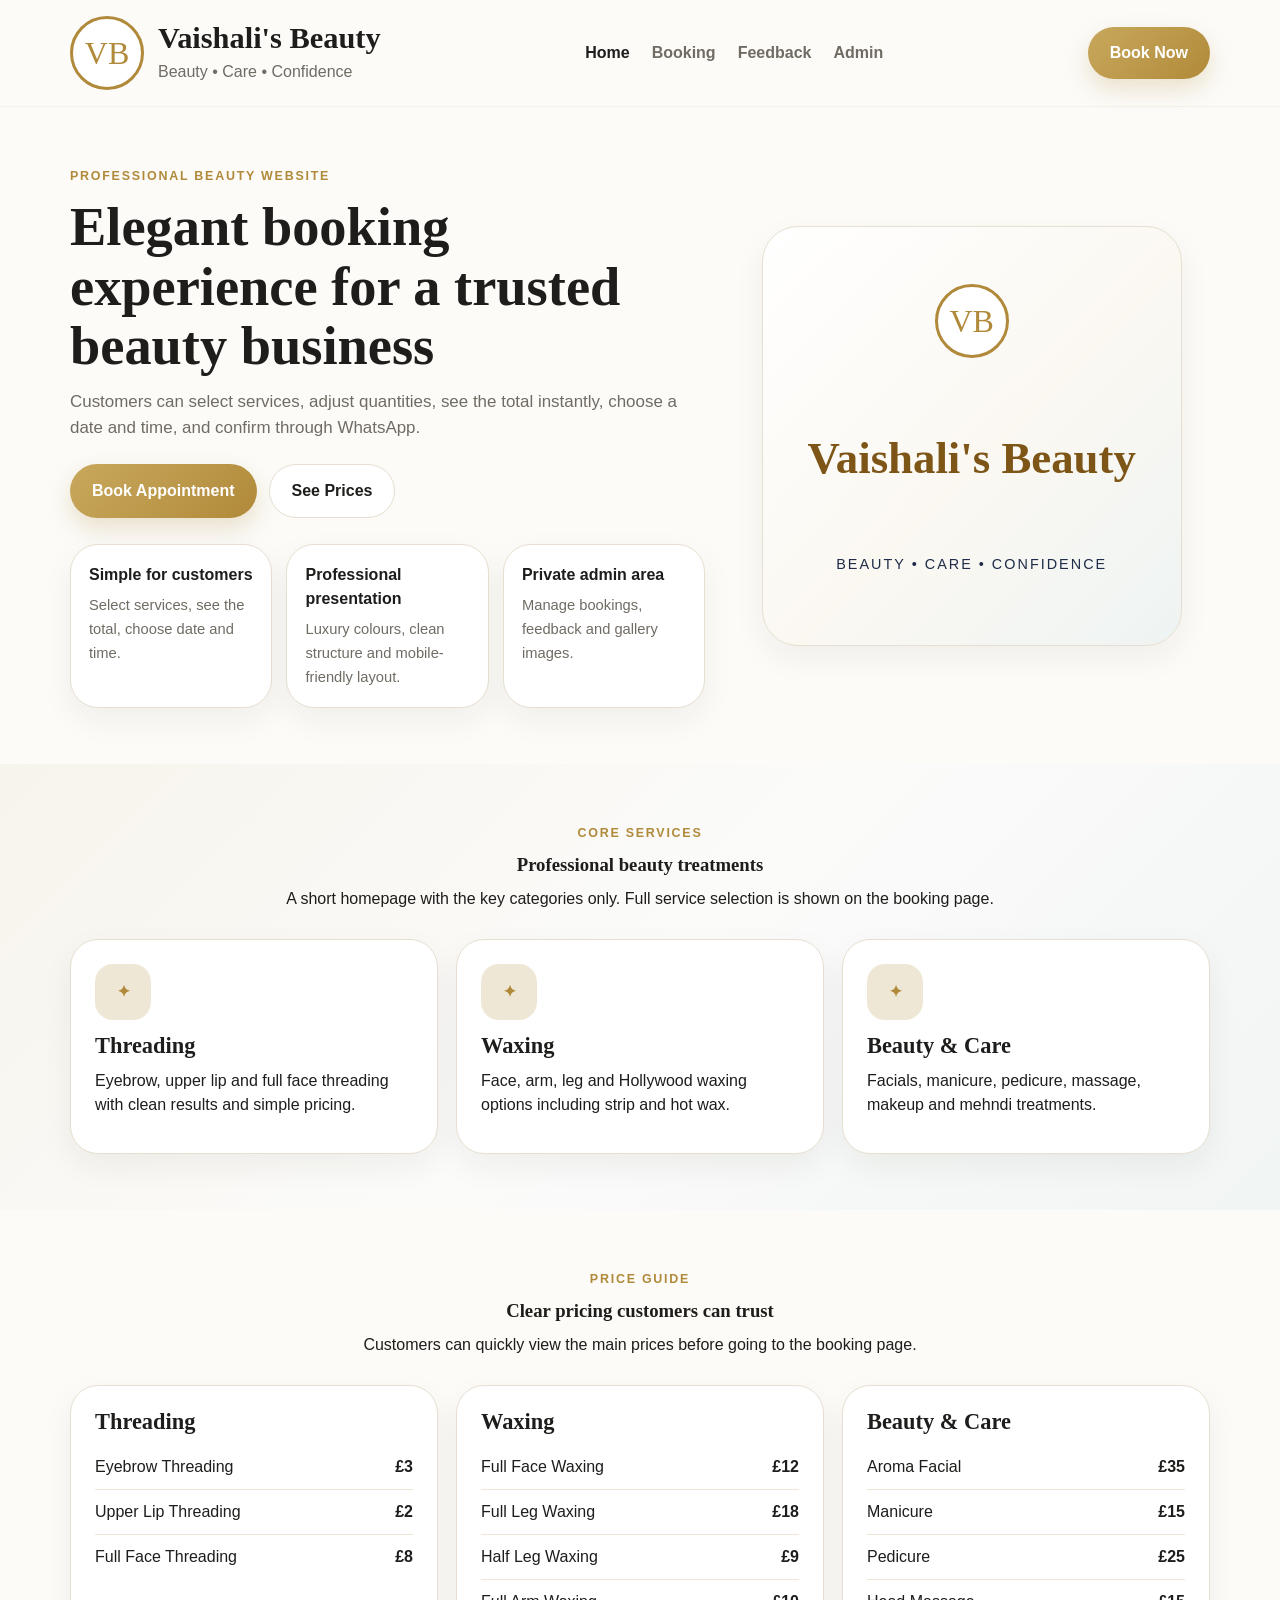
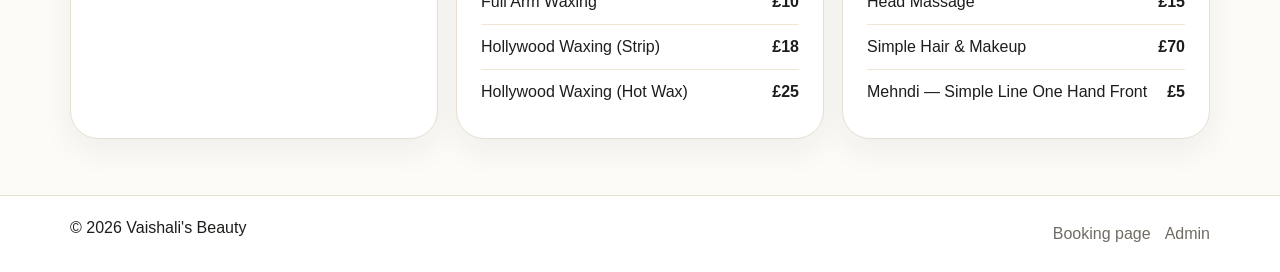
==== index.html @ c764f859 "Add files via upload" ====
<!DOCTYPE html>
<html lang="en">
<head>
  <meta charset="UTF-8" />
  <meta name="viewport" content="width=device-width, initial-scale=1.0" />
  <title>Vaishali's Beauty</title>
  <meta name="description" content="Professional beauty treatments with simple booking and WhatsApp confirmation." />
  <link rel="stylesheet" href="css/styles.css" />
</head>
<body>
  <header class="site-header">
    <div class="container header-inner">
      <a class="brand" href="index.html">
        <div class="brand-mark">VB</div>
        <div class="brand-copy">
          <h1>Vaishali's Beauty</h1>
          <p>Beauty • Care • Confidence</p>
        </div>
      </a>
      <nav class="nav">
        <a href="index.html" class="active">Home</a>
        <a href="book.html">Booking</a>
        <a href="feedback.html">Feedback</a>
        <a href="admin.html">Admin</a>
      </nav>
      <a class="btn btn-primary hide-mobile" href="book.html">Book Now</a>
    </div>
  </header>

  <main>
    <section class="hero section">
      <div class="container hero-grid">
        <div>
          <span class="eyebrow">Professional Beauty Website</span>
          <h2>Elegant booking experience for a trusted beauty business</h2>
          <p class="lead">
            Customers can select services, adjust quantities, see the total instantly,
            choose a date and time, and confirm through WhatsApp.
          </p>
          <div class="hero-actions">
            <a class="btn btn-primary" href="book.html">Book Appointment</a>
            <a class="btn btn-secondary" href="#prices">See Prices</a>
          </div>
          <div class="feature-chips">
            <div class="chip-card">
              <strong>Simple for customers</strong>
              <span>Select services, see the total, choose date and time.</span>
            </div>
            <div class="chip-card">
              <strong>Professional presentation</strong>
              <span>Luxury colours, clean structure and mobile-friendly layout.</span>
            </div>
            <div class="chip-card">
              <strong>Private admin area</strong>
              <span>Manage bookings, feedback and gallery images.</span>
            </div>
          </div>
        </div>

        <div class="hero-card">
          <div class="logo-card">
            <div class="hero-logo">VB</div>
            <h3>Vaishali's Beauty</h3>
            <p>Beauty • Care • Confidence</p>
          </div>
        </div>
      </div>
    </section>

    <section class="section section-soft">
      <div class="container">
        <div class="section-heading">
          <span class="eyebrow">Core Services</span>
          <h3>Professional beauty treatments</h3>
          <p>A short homepage with the key categories only. Full service selection is shown on the booking page.</p>
        </div>
        <div class="category-grid">
          <article class="info-card">
            <div class="icon-badge">✦</div>
            <h4>Threading</h4>
            <p>Eyebrow, upper lip and full face threading with clean results and simple pricing.</p>
          </article>
          <article class="info-card">
            <div class="icon-badge">✦</div>
            <h4>Waxing</h4>
            <p>Face, arm, leg and Hollywood waxing options including strip and hot wax.</p>
          </article>
          <article class="info-card">
            <div class="icon-badge">✦</div>
            <h4>Beauty & Care</h4>
            <p>Facials, manicure, pedicure, massage, makeup and mehndi treatments.</p>
          </article>
        </div>
      </div>
    </section>

    <section class="section" id="prices">
      <div class="container">
        <div class="section-heading">
          <span class="eyebrow">Price Guide</span>
          <h3>Clear pricing customers can trust</h3>
          <p>Customers can quickly view the main prices before going to the booking page.</p>
        </div>
        <div class="price-grid">
          <article class="price-card">
            <h4>Threading</h4>
            <ul class="price-list">
              <li><span>Eyebrow Threading</span><strong>£3</strong></li>
              <li><span>Upper Lip Threading</span><strong>£2</strong></li>
              <li><span>Full Face Threading</span><strong>£8</strong></li>
            </ul>
          </article>
          <article class="price-card">
            <h4>Waxing</h4>
            <ul class="price-list">
              <li><span>Full Face Waxing</span><strong>£12</strong></li>
              <li><span>Full Leg Waxing</span><strong>£18</strong></li>
              <li><span>Half Leg Waxing</span><strong>£9</strong></li>
              <li><span>Full Arm Waxing</span><strong>£10</strong></li>
              <li><span>Hollywood Waxing (Strip)</span><strong>£18</strong></li>
              <li><span>Hollywood Waxing (Hot Wax)</span><strong>£25</strong></li>
            </ul>
          </article>
          <article class="price-card">
            <h4>Beauty & Care</h4>
            <ul class="price-list">
              <li><span>Aroma Facial</span><strong>£35</strong></li>
              <li><span>Manicure</span><strong>£15</strong></li>
              <li><span>Pedicure</span><strong>£25</strong></li>
              <li><span>Head Massage</span><strong>£15</strong></li>
              <li><span>Simple Hair & Makeup</span><strong>£70</strong></li>
              <li><span>Mehndi — Simple Line One Hand Front</span><strong>£5</strong></li>
            </ul>
          </article>
        </div>
      </div>
    </section>
  </main>

  <footer class="site-footer">
    <div class="container footer-inner">
      <p>© 2026 Vaishali's Beauty</p>
      <div class="footer-links">
        <a href="book.html">Booking page</a>
        <a href="admin.html">Admin</a>
      </div>
    </div>
  </footer>
</body>
</html>
---- css/styles.css ----
:root{
  --bg:#fcfbf8;
  --surface:#ffffff;
  --surface-soft:#f6f3eb;
  --line:#e7dfcf;
  --text:#1e1d1b;
  --muted:#706b63;
  --gold:#b08a3a;
  --gold-soft:#efe7d5;
  --success:#2f7d57;
  --danger:#a94949;
  --shadow:0 12px 32px rgba(32,26,14,0.06);
  --radius:28px;
}
*{box-sizing:border-box}
html{scroll-behavior:smooth}
body{
  margin:0;
  font-family: Inter, Arial, sans-serif;
  background:var(--bg);
  color:var(--text);
  line-height:1.5;
}
h1,h2,h3,h4{
  font-family: Georgia, 'Times New Roman', serif;
  line-height:1.1;
  margin:0 0 12px;
}
p{margin:0 0 12px}
a{text-decoration:none;color:inherit}
img{max-width:100%;display:block}
.hidden{display:none !important}

.container{
  width:min(1140px, calc(100% - 32px));
  margin:0 auto;
}
.section{padding:56px 0}
.section-soft{background:linear-gradient(135deg,#f7f4ec 0%, #fbfbfa 50%, #f1f5f4 100%)}
.section-heading{
  text-align:center;
  max-width:720px;
  margin:0 auto 28px;
}
.align-left{text-align:left;margin-left:0}
.eyebrow{
  display:inline-block;
  margin-bottom:12px;
  font-size:.78rem;
  text-transform:uppercase;
  letter-spacing:.14em;
  color:var(--gold);
  font-weight:700;
}
.lead{font-size:1.06rem;color:var(--muted)}

.site-header{
  position:sticky;
  top:0;
  z-index:50;
  background:rgba(252,251,248,.92);
  backdrop-filter:blur(12px);
  border-bottom:1px solid rgba(176,138,58,.08);
}
.header-inner{
  display:flex;
  align-items:center;
  justify-content:space-between;
  gap:18px;
  padding:16px 0;
}
.brand{
  display:flex;
  align-items:center;
  gap:14px;
  min-width:0;
}
.brand h1{
  font-size:1.9rem;
  margin:0;
}
.brand p{
  margin:4px 0 0;
  color:var(--muted);
  font-size:1rem;
}
.brand-mark,
.hero-logo{
  width:74px;
  height:74px;
  border-radius:50%;
  border:3px solid var(--gold);
  display:grid;
  place-items:center;
  font-family:Georgia,serif;
  color:var(--gold);
  font-size:2rem;
  background:#fff;
}
.nav{
  display:flex;
  gap:22px;
  align-items:center;
  flex-wrap:wrap;
}
.nav a{
  color:var(--muted);
  font-weight:600;
}
.nav a.active,
.nav a:hover{color:var(--text)}

.btn{
  display:inline-flex;
  align-items:center;
  justify-content:center;
  border:none;
  border-radius:999px;
  padding:14px 22px;
  font-weight:700;
  cursor:pointer;
  transition:.2s ease;
}
.btn:hover{transform:translateY(-1px)}
.btn-primary{
  background:linear-gradient(135deg,#c8a85d,#b18a3a);
  color:#fff;
  box-shadow:0 10px 24px rgba(176,138,58,.24);
}
.btn-secondary{
  background:#fff;
  color:var(--text);
  border:1px solid var(--line);
}
.hero-grid{
  display:grid;
  grid-template-columns:1.2fr 0.9fr;
  gap:28px;
  align-items:center;
}
.hero h2{font-size:3.4rem;max-width:700px}
.hero-actions{display:flex;gap:12px;flex-wrap:wrap;margin:24px 0 26px}
.feature-chips{
  display:grid;
  grid-template-columns:repeat(3,1fr);
  gap:14px;
}
.chip-card,
.info-card,
.price-card,
.panel,
.summary-card,
.helper-card,
.feedback-item,
.admin-item{
  background:var(--surface);
  border:1px solid var(--line);
  border-radius:var(--radius);
  box-shadow:var(--shadow);
}
.chip-card{
  padding:18px;
}
.chip-card strong{
  display:block;
  margin-bottom:6px;
  font-family:Inter,Arial,sans-serif;
}
.chip-card span{font-size:.92rem;color:var(--muted)}

.hero-card{
  display:grid;
  place-items:center;
}
.logo-card{
  width:100%;
  max-width:420px;
  min-height:420px;
  border-radius:36px;
  background:linear-gradient(135deg,#fff 0%, #fbf8f2 54%, #eef4f3 100%);
  border:1px solid var(--line);
  box-shadow:var(--shadow);
  display:grid;
  place-items:center;
  text-align:center;
  padding:28px;
}
.logo-card h3{
  font-size:2.8rem;
  color:#7d5517;
  margin-top:18px;
}
.logo-card p{
  color:#1f2c49;
  letter-spacing:.14em;
  text-transform:uppercase;
  font-size:.9rem;
}

.category-grid,.price-grid{
  display:grid;
  grid-template-columns:repeat(3,1fr);
  gap:18px;
}
.info-card,.price-card{padding:24px}
.icon-badge{
  width:56px;height:56px;border-radius:18px;background:var(--gold-soft);
  color:var(--gold);display:grid;place-items:center;margin-bottom:14px;font-weight:700
}
.info-card h4,.price-card h4{font-size:1.4rem;margin-bottom:10px}
.price-list{list-style:none;padding:0;margin:0}
.price-list li{
  display:flex;justify-content:space-between;gap:16px;padding:10px 0;border-bottom:1px solid #efe6d4
}
.price-list li:last-child{border-bottom:none}
.price-list strong{font-family:Inter,Arial,sans-serif}

.cta-banner{
  display:flex;
  justify-content:space-between;
  gap:24px;
  align-items:center;
}
.cta-stats{
  display:flex;
  gap:16px;
  flex-wrap:wrap;
}
.cta-stats div{
  min-width:120px;
  background:#fff;
  border:1px solid var(--line);
  border-radius:24px;
  padding:18px;
  text-align:center;
  box-shadow:var(--shadow);
}
.cta-stats strong{
  display:block;
  font-size:1.5rem;
  margin-bottom:6px;
}
.feedback-strip{
  display:flex;justify-content:center;gap:12px;flex-wrap:wrap
}

.site-footer{
  border-top:1px solid var(--line);
  padding:20px 0;
  background:#fff;
}
.footer-inner{
  display:flex;justify-content:space-between;gap:16px;align-items:center
}
.footer-links{display:flex;gap:14px;color:var(--muted)}

.booking-layout,
.feedback-layout{
  display:grid;
  grid-template-columns:1.2fr 0.85fr;
  gap:22px;
  align-items:start;
}
.panel{padding:28px}
.muted{color:var(--muted)}

.service-category{margin-bottom:26px}
.service-category-title{
  margin:0 0 14px;
  font-family:Inter,Arial,sans-serif;
  font-size:1.75rem;
  letter-spacing:.08em;
  text-transform:uppercase;
  color:#9f7c2f;
  font-weight:800;
}
.service-picker{display:grid;gap:14px}
.service-option{
  border:1px solid var(--line);
  border-radius:28px;
  background:#fff;
  padding:18px 20px;
}
.service-option-main{
  display:flex;
  align-items:center;
  gap:16px;
}
.service-option-icon{
  width:54px;
  height:54px;
  border-radius:18px;
  background:var(--gold-soft);
  color:var(--gold);
  display:grid;
  place-items:center;
  font-size:1.2rem;
  flex-shrink:0;
}
.service-option-row{
  flex:1;
  display:flex;
  align-items:center;
  justify-content:space-between;
  gap:16px;
}
.service-option-content{
  display:flex;
  flex-direction:column;
  justify-content:center;
  min-width:0;
}
.service-option-content strong{
  display:block;
  font-family:Inter,Arial,sans-serif;
  font-size:1.05rem;
  line-height:1.25;
}
.small{
  margin-top:4px;
  font-size:.88rem;
  color:var(--muted);
}
.quantity-box{
  display:flex;
  align-items:center;
  gap:8px;
  flex-shrink:0;
}
.qty-btn{
  width:36px;
  height:36px;
  border:0;
  border-radius:12px;
  background:#f2efe8;
  font-size:1.25rem;
  font-weight:800;
  cursor:pointer;
}
.qty-display{
  min-width:22px;
  text-align:center;
  font-size:1rem;
  font-weight:700;
}
.total-card{
  margin:20px 0 24px;
  background:#f2ede0;
  border:1px solid var(--line);
  border-radius:24px;
  padding:18px 22px;
  display:flex;
  justify-content:space-between;
  align-items:center;
}
.total-card span,
.total-card strong{
  font-size:1.5rem;
  font-family:Inter,Arial,sans-serif;
}

.booking-form .form-grid{
  display:grid;
  grid-template-columns:repeat(2,1fr);
  gap:16px;
}
.form-group{margin-bottom:16px}
.form-group label{
  display:block;
  margin-bottom:8px;
  font-weight:700;
}
input,select,textarea{
  width:100%;
  border:1px solid var(--line);
  border-radius:20px;
  background:#fff;
  padding:16px 18px;
  font:inherit;
  color:var(--text);
}
textarea{resize:vertical}
.helper-card,
.summary-card{
  padding:20px;
  margin-top:16px;
  background:var(--surface-soft);
}
.summary-card h4,
.helper-card h4{
  font-family:Inter,Arial,sans-serif;
  margin:0 0 10px;
}
.summary-list .summary-row{
  display:flex;
  justify-content:space-between;
  gap:12px;
  padding:8px 0;
  border-bottom:1px solid #e8e1d2;
}
.summary-list .summary-row:last-child{border-bottom:none}
.summary-total{
  font-size:1.6rem;
  font-weight:800;
}
.button-row{
  display:flex;
  gap:12px;
  flex-wrap:wrap;
  margin-top:16px;
}
.status-message{
  margin-top:10px;
  min-height:24px;
}
.status-message.success{color:var(--success)}
.status-message.error{color:var(--danger)}

.stack-list{
  display:grid;
  gap:14px;
}
.feedback-item,
.admin-item{
  padding:18px;
}
.feedback-item small,
.admin-item small{
  display:block;
  color:var(--muted);
  margin-top:8px;
}
.admin-grid{
  display:grid;
  grid-template-columns:1fr 1fr;
  gap:22px;
  margin-top:22px;
}
.admin-login-row{
  display:flex;
  gap:12px;
  flex-wrap:wrap;
}
.gallery-grid{
  display:grid;
  grid-template-columns:repeat(4,1fr);
  gap:14px;
  margin-top:18px;
}
.gallery-tile{
  border:1px solid var(--line);
  border-radius:18px;
  overflow:hidden;
  background:#fff;
}
.gallery-tile img{
  width:100%;
  aspect-ratio:1/1;
  object-fit:cover;
}
.gallery-tile .tile-body{
  padding:10px;
  display:flex;
  justify-content:space-between;
  gap:8px;
  align-items:center;
}
.hide-mobile{display:inline-flex}

@media (max-width: 980px){
  .hero-grid,
  .booking-layout,
  .feedback-layout,
  .admin-grid,
  .cta-banner,
  .category-grid,
  .price-grid,
  .feature-chips{
    grid-template-columns:1fr;
  }
  .header-inner{
    flex-wrap:wrap;
  }
}
@media (max-width: 720px){
  .brand h1{font-size:1.6rem}
  .brand p{font-size:.92rem}
  .nav{
    width:100%;
    justify-content:center;
    gap:16px;
  }
  .hero h2{font-size:2.3rem}
  .booking-form .form-grid{grid-template-columns:1fr}
  .service-option-row{align-items:center}
  .gallery-grid{grid-template-columns:repeat(2,1fr)}
  .hide-mobile{display:none}
}
@media (max-width: 520px){
  .container{width:min(100% - 20px, 1140px)}
  .section{padding:40px 0}
  .brand{width:100%;justify-content:center;text-align:center}
  .header-inner{justify-content:center}
  .logo-card{min-height:340px}
  .logo-card h3{font-size:2.2rem}
  .service-option{padding:16px}
  .service-option-row{
    gap:12px;
  }
  .service-option-content strong{font-size:1rem}
  .qty-btn{
    width:34px;
    height:34px;
  }
  .qty-display{min-width:18px}
}
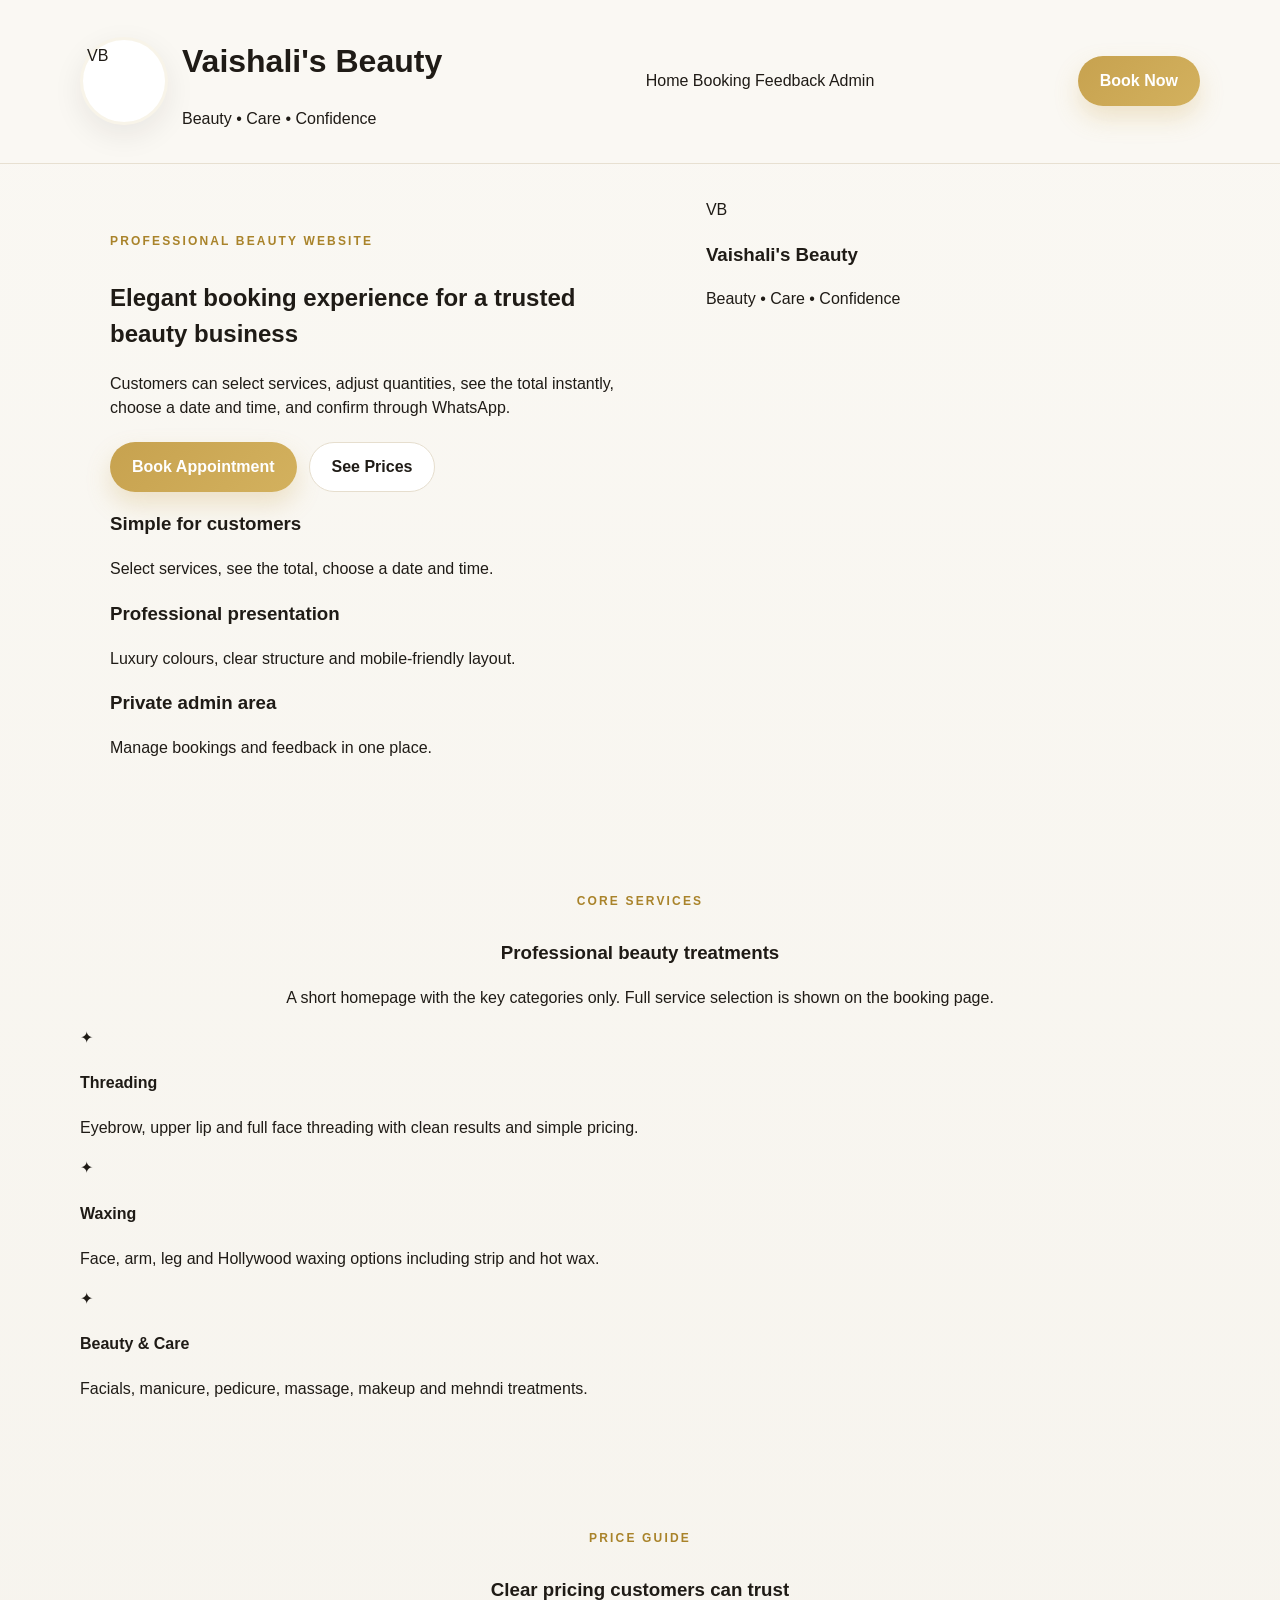
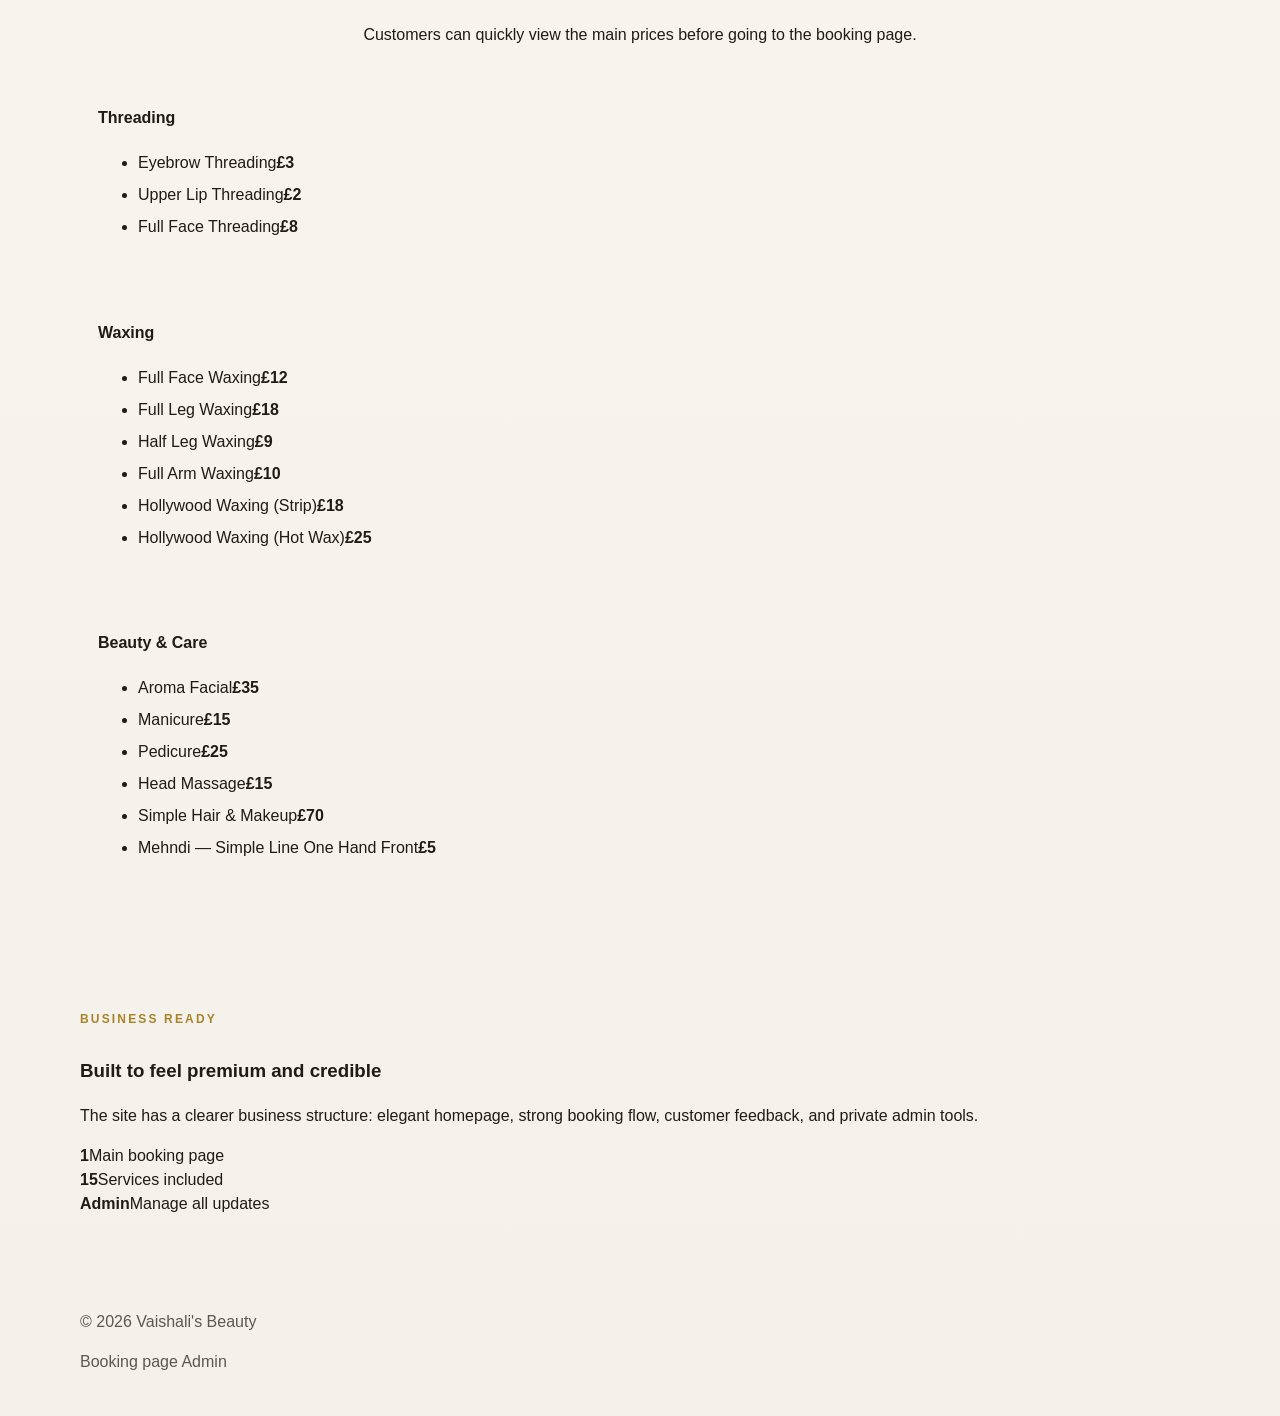
==== commit 0fa77808: "Add files via upload" ====
--- a/index.html
+++ b/index.html
@@ -4,25 +4,27 @@
   <meta charset="UTF-8" />
   <meta name="viewport" content="width=device-width, initial-scale=1.0" />
   <title>Vaishali's Beauty</title>
-  <meta name="description" content="Professional beauty treatments with simple booking and WhatsApp confirmation." />
+  <meta name="description" content="Professional beauty treatments with simple WhatsApp booking." />
   <link rel="stylesheet" href="css/styles.css" />
 </head>
 <body>
   <header class="site-header">
-    <div class="container header-inner">
-      <a class="brand" href="index.html">
+    <div class="site-header-inner">
+      <a class="brand" href="index.html" aria-label="Vaishali's Beauty home">
         <div class="brand-mark">VB</div>
         <div class="brand-copy">
           <h1>Vaishali's Beauty</h1>
           <p>Beauty • Care • Confidence</p>
         </div>
       </a>
-      <nav class="nav">
+
+      <nav class="nav" aria-label="Main navigation">
         <a href="index.html" class="active">Home</a>
         <a href="book.html">Booking</a>
         <a href="feedback.html">Feedback</a>
         <a href="admin.html">Admin</a>
       </nav>
+
       <a class="btn btn-primary hide-mobile" href="book.html">Book Now</a>
     </div>
   </header>
@@ -30,51 +32,54 @@
   <main>
     <section class="hero section">
       <div class="container hero-grid">
-        <div>
+        <div class="hero-copy">
           <span class="eyebrow">Professional Beauty Website</span>
           <h2>Elegant booking experience for a trusted beauty business</h2>
           <p class="lead">
             Customers can select services, adjust quantities, see the total instantly,
             choose a date and time, and confirm through WhatsApp.
           </p>
+
           <div class="hero-actions">
             <a class="btn btn-primary" href="book.html">Book Appointment</a>
             <a class="btn btn-secondary" href="#prices">See Prices</a>
           </div>
-          <div class="feature-chips">
-            <div class="chip-card">
-              <strong>Simple for customers</strong>
-              <span>Select services, see the total, choose date and time.</span>
-            </div>
-            <div class="chip-card">
-              <strong>Professional presentation</strong>
-              <span>Luxury colours, clean structure and mobile-friendly layout.</span>
-            </div>
-            <div class="chip-card">
-              <strong>Private admin area</strong>
-              <span>Manage bookings, feedback and gallery images.</span>
-            </div>
+
+          <div class="feature-grid">
+            <article class="feature-chip">
+              <h3>Simple for customers</h3>
+              <p>Select services, see the total, choose a date and time.</p>
+            </article>
+            <article class="feature-chip">
+              <h3>Professional presentation</h3>
+              <p>Luxury colours, clear structure and mobile-friendly layout.</p>
+            </article>
+            <article class="feature-chip">
+              <h3>Private admin area</h3>
+              <p>Manage bookings and feedback in one place.</p>
+            </article>
           </div>
         </div>
 
-        <div class="hero-card">
+        <aside class="hero-panel">
           <div class="logo-card">
             <div class="hero-logo">VB</div>
             <h3>Vaishali's Beauty</h3>
             <p>Beauty • Care • Confidence</p>
           </div>
-        </div>
+        </aside>
       </div>
     </section>
 
     <section class="section section-soft">
       <div class="container">
-        <div class="section-heading">
+        <div class="section-heading center">
           <span class="eyebrow">Core Services</span>
           <h3>Professional beauty treatments</h3>
           <p>A short homepage with the key categories only. Full service selection is shown on the booking page.</p>
         </div>
-        <div class="category-grid">
+
+        <div class="card-grid three-up">
           <article class="info-card">
             <div class="icon-badge">✦</div>
             <h4>Threading</h4>
@@ -87,30 +92,32 @@
           </article>
           <article class="info-card">
             <div class="icon-badge">✦</div>
-            <h4>Beauty & Care</h4>
+            <h4>Beauty &amp; Care</h4>
             <p>Facials, manicure, pedicure, massage, makeup and mehndi treatments.</p>
           </article>
         </div>
       </div>
     </section>
 
-    <section class="section" id="prices">
+    <section id="prices" class="section">
       <div class="container">
-        <div class="section-heading">
+        <div class="section-heading center narrow">
           <span class="eyebrow">Price Guide</span>
           <h3>Clear pricing customers can trust</h3>
           <p>Customers can quickly view the main prices before going to the booking page.</p>
         </div>
-        <div class="price-grid">
-          <article class="price-card">
+
+        <div class="price-sections">
+          <section class="price-card">
             <h4>Threading</h4>
             <ul class="price-list">
               <li><span>Eyebrow Threading</span><strong>£3</strong></li>
               <li><span>Upper Lip Threading</span><strong>£2</strong></li>
               <li><span>Full Face Threading</span><strong>£8</strong></li>
             </ul>
-          </article>
-          <article class="price-card">
+          </section>
+
+          <section class="price-card">
             <h4>Waxing</h4>
             <ul class="price-list">
               <li><span>Full Face Waxing</span><strong>£12</strong></li>
@@ -120,18 +127,35 @@
               <li><span>Hollywood Waxing (Strip)</span><strong>£18</strong></li>
               <li><span>Hollywood Waxing (Hot Wax)</span><strong>£25</strong></li>
             </ul>
-          </article>
-          <article class="price-card">
-            <h4>Beauty & Care</h4>
+          </section>
+
+          <section class="price-card">
+            <h4>Beauty &amp; Care</h4>
             <ul class="price-list">
               <li><span>Aroma Facial</span><strong>£35</strong></li>
               <li><span>Manicure</span><strong>£15</strong></li>
               <li><span>Pedicure</span><strong>£25</strong></li>
               <li><span>Head Massage</span><strong>£15</strong></li>
-              <li><span>Simple Hair & Makeup</span><strong>£70</strong></li>
+              <li><span>Simple Hair &amp; Makeup</span><strong>£70</strong></li>
               <li><span>Mehndi — Simple Line One Hand Front</span><strong>£5</strong></li>
             </ul>
-          </article>
+          </section>
+        </div>
+      </div>
+    </section>
+
+    <section class="section section-soft section-bottom">
+      <div class="container split-banner">
+        <div>
+          <span class="eyebrow">Business Ready</span>
+          <h3>Built to feel premium and credible</h3>
+          <p>The site has a clearer business structure: elegant homepage, strong booking flow, customer feedback, and private admin tools.</p>
+        </div>
+
+        <div class="stats-stack">
+          <div class="stat-card"><strong>1</strong><span>Main booking page</span></div>
+          <div class="stat-card"><strong>15</strong><span>Services included</span></div>
+          <div class="stat-card"><strong>Admin</strong><span>Manage all updates</span></div>
         </div>
       </div>
     </section>
--- a/css/styles.css
+++ b/css/styles.css
@@ -1,517 +1,824 @@
-
 :root{
-  --bg:#fcfbf8;
+  --bg:#f6f3ed;
   --surface:#ffffff;
-  --surface-soft:#f6f3eb;
-  --line:#e7dfcf;
-  --text:#1e1d1b;
-  --muted:#706b63;
-  --gold:#b08a3a;
-  --gold-soft:#efe7d5;
-  --success:#2f7d57;
-  --danger:#a94949;
-  --shadow:0 12px 32px rgba(32,26,14,0.06);
-  --radius:28px;
-}
-*{box-sizing:border-box}
-html{scroll-behavior:smooth}
+  --surface-soft:#fbf8f2;
+  --surface-tint:#f3efe6;
+  --border:#e6dece;
+  --border-strong:#d8ccb5;
+  --text:#1f1b16;
+  --muted:#746c62;
+  --gold:#c7a24f;
+  --gold-deep:#a9832a;
+  --shadow:0 10px 30px rgba(38, 31, 20, 0.08);
+  --radius-xl:28px;
+  --radius-lg:22px;
+  --radius-md:16px;
+  --radius-sm:12px;
+  --container:1120px;
+}
+
+*{
+  box-sizing:border-box;
+}
+
+html{
+  scroll-behavior:smooth;
+}
+
 body{
   margin:0;
-  font-family: Inter, Arial, sans-serif;
-  background:var(--bg);
+  font-family:Arial, Helvetica, sans-serif;
+  background:linear-gradient(180deg,#faf8f3 0%, #f4f1ea 100%);
   color:var(--text);
   line-height:1.5;
 }
-h1,h2,h3,h4{
-  font-family: Georgia, 'Times New Roman', serif;
-  line-height:1.1;
-  margin:0 0 12px;
-}
-p{margin:0 0 12px}
-a{text-decoration:none;color:inherit}
-img{max-width:100%;display:block}
-.hidden{display:none !important}
+
+img{
+  max-width:100%;
+  display:block;
+}
+
+a{
+  color:inherit;
+  text-decoration:none;
+}
+
+button,
+input,
+select,
+textarea{
+  font:inherit;
+}
 
 .container{
-  width:min(1140px, calc(100% - 32px));
+  width:min(var(--container), calc(100% - 24px));
   margin:0 auto;
 }
-.section{padding:56px 0}
-.section-soft{background:linear-gradient(135deg,#f7f4ec 0%, #fbfbfa 50%, #f1f5f4 100%)}
-.section-heading{
-  text-align:center;
-  max-width:720px;
-  margin:0 auto 28px;
-}
-.align-left{text-align:left;margin-left:0}
-.eyebrow{
-  display:inline-block;
-  margin-bottom:12px;
-  font-size:.78rem;
-  text-transform:uppercase;
-  letter-spacing:.14em;
-  color:var(--gold);
-  font-weight:700;
-}
-.lead{font-size:1.06rem;color:var(--muted)}
-
+
+.page-shell{
+  padding:20px 0 48px;
+}
+
+/* Header */
 .site-header{
   position:sticky;
   top:0;
   z-index:50;
-  background:rgba(252,251,248,.92);
-  backdrop-filter:blur(12px);
-  border-bottom:1px solid rgba(176,138,58,.08);
-}
-.header-inner{
+  background:rgba(250,248,243,0.96);
+  backdrop-filter:blur(10px);
+  border-bottom:1px solid rgba(216,204,181,0.55);
+}
+
+.site-header-inner{
+  width:min(var(--container), calc(100% - 24px));
+  margin:0 auto;
   display:flex;
   align-items:center;
   justify-content:space-between;
   gap:18px;
   padding:16px 0;
 }
+
 .brand{
   display:flex;
   align-items:center;
   gap:14px;
   min-width:0;
 }
-.brand h1{
-  font-size:1.9rem;
+
+.brand-mark{
+  width:88px;
+  height:88px;
+  border-radius:50%;
+  object-fit:contain;
+  background:#fff;
+  border:3px solid rgba(199,162,79,0.12);
+  box-shadow:var(--shadow);
+  padding:4px;
+}
+
+.brand-copy{
+  min-width:0;
+}
+
+.brand-title{
   margin:0;
-}
-.brand p{
-  margin:4px 0 0;
+  font-family:Georgia, "Times New Roman", serif;
+  font-size:clamp(32px, 4vw, 54px);
+  line-height:1.02;
+  letter-spacing:-0.02em;
+}
+
+.brand-subtitle{
+  margin:6px 0 0;
   color:var(--muted);
-  font-size:1rem;
-}
-.brand-mark,
-.hero-logo{
-  width:74px;
-  height:74px;
-  border-radius:50%;
-  border:3px solid var(--gold);
-  display:grid;
-  place-items:center;
-  font-family:Georgia,serif;
-  color:var(--gold);
-  font-size:2rem;
+  font-size:clamp(14px, 1.8vw, 18px);
+}
+
+.site-nav{
+  display:flex;
+  align-items:center;
+  gap:12px;
+  flex-wrap:wrap;
+  justify-content:flex-end;
+}
+
+.site-nav a{
+  padding:10px 14px;
+  border-radius:999px;
+  color:#5d564c;
+  font-weight:600;
+  transition:all .2s ease;
+}
+
+.site-nav a:hover,
+.site-nav a.active{
   background:#fff;
-}
-.nav{
-  display:flex;
+  color:var(--text);
+  box-shadow:0 4px 14px rgba(0,0,0,0.05);
+}
+
+.header-cta{
+  padding:12px 20px;
+  border:none;
+  border-radius:999px;
+  background:linear-gradient(135deg,var(--gold) 0%, #d5b56c 100%);
+  color:#fff;
+  font-weight:700;
+  box-shadow:0 10px 20px rgba(199,162,79,0.28);
+  cursor:pointer;
+}
+
+/* Generic sections */
+.section{
+  padding:54px 0;
+}
+
+.section-intro{
+  text-align:center;
+  max-width:760px;
+  margin:0 auto 28px;
+}
+
+.eyebrow{
+  display:inline-block;
+  margin-bottom:10px;
+  color:var(--gold-deep);
+  font-weight:700;
+  font-size:12px;
+  letter-spacing:.18em;
+  text-transform:uppercase;
+}
+
+.section-title{
+  margin:0 0 10px;
+  font-family:Georgia, "Times New Roman", serif;
+  font-size:clamp(34px, 5vw, 60px);
+  line-height:1.05;
+  letter-spacing:-0.03em;
+}
+
+.section-subtitle{
+  margin:0;
+  color:var(--muted);
+  font-size:18px;
+}
+
+.card{
+  background:rgba(255,255,255,0.95);
+  border:1px solid rgba(216,204,181,0.75);
+  border-radius:var(--radius-xl);
+  box-shadow:var(--shadow);
+}
+
+/* Hero */
+.hero{
+  padding:34px 0 28px;
+}
+
+.hero-grid{
+  display:grid;
+  grid-template-columns:1.1fr .9fr;
   gap:22px;
-  align-items:center;
+  align-items:stretch;
+}
+
+.hero-copy{
+  padding:30px;
+}
+
+.hero-copy .section-title{
+  margin-bottom:14px;
+}
+
+.hero-actions{
+  display:flex;
+  gap:12px;
   flex-wrap:wrap;
-}
-.nav a{
-  color:var(--muted);
-  font-weight:600;
-}
-.nav a.active,
-.nav a:hover{color:var(--text)}
+  margin-top:22px;
+}
 
 .btn{
   display:inline-flex;
   align-items:center;
   justify-content:center;
-  border:none;
+  gap:8px;
+  min-height:50px;
+  padding:12px 22px;
   border-radius:999px;
-  padding:14px 22px;
+  border:1px solid var(--border);
+  background:#fff;
+  color:var(--text);
   font-weight:700;
   cursor:pointer;
   transition:.2s ease;
 }
-.btn:hover{transform:translateY(-1px)}
+
+.btn:hover{
+  transform:translateY(-1px);
+}
+
 .btn-primary{
-  background:linear-gradient(135deg,#c8a85d,#b18a3a);
+  border:none;
+  background:linear-gradient(135deg,var(--gold) 0%, #d3b15e 100%);
   color:#fff;
-  box-shadow:0 10px 24px rgba(176,138,58,.24);
-}
+  box-shadow:0 12px 24px rgba(199,162,79,.26);
+}
+
 .btn-secondary{
   background:#fff;
-  color:var(--text);
-  border:1px solid var(--line);
-}
-.hero-grid{
-  display:grid;
-  grid-template-columns:1.2fr 0.9fr;
-  gap:28px;
-  align-items:center;
-}
-.hero h2{font-size:3.4rem;max-width:700px}
-.hero-actions{display:flex;gap:12px;flex-wrap:wrap;margin:24px 0 26px}
-.feature-chips{
+}
+
+.btn-ghost{
+  background:transparent;
+}
+
+.hero-points{
   display:grid;
   grid-template-columns:repeat(3,1fr);
   gap:14px;
-}
-.chip-card,
-.info-card,
-.price-card,
-.panel,
-.summary-card,
-.helper-card,
-.feedback-item,
-.admin-item{
-  background:var(--surface);
-  border:1px solid var(--line);
-  border-radius:var(--radius);
-  box-shadow:var(--shadow);
-}
-.chip-card{
-  padding:18px;
-}
-.chip-card strong{
+  margin-top:24px;
+}
+
+.mini-card{
+  background:rgba(255,255,255,0.95);
+  border:1px solid rgba(216,204,181,0.7);
+  border-radius:20px;
+  padding:16px;
+}
+
+.mini-card strong{
   display:block;
   margin-bottom:6px;
-  font-family:Inter,Arial,sans-serif;
-}
-.chip-card span{font-size:.92rem;color:var(--muted)}
-
-.hero-card{
-  display:grid;
-  place-items:center;
-}
-.logo-card{
+  font-size:15px;
+}
+
+.mini-card p{
+  margin:0;
+  font-size:13px;
+  color:var(--muted);
+}
+
+.hero-visual{
+  display:flex;
+  align-items:center;
+  justify-content:center;
+  padding:28px;
+  background:linear-gradient(145deg,#fcfaf5 0%, #f0ece3 100%);
+}
+
+.hero-visual-frame{
+  width:min(100%, 440px);
+  aspect-ratio:4/4.7;
+  border-radius:32px;
+  padding:26px;
+  background:#fff;
+  border:1px solid rgba(216,204,181,0.8);
+  box-shadow:var(--shadow);
+  display:flex;
+  flex-direction:column;
+  justify-content:center;
+  align-items:center;
+  text-align:center;
+}
+
+.hero-visual-frame img{
+  width:120px;
+  height:120px;
+  object-fit:contain;
+  margin-bottom:18px;
+}
+
+.hero-visual-frame h3{
+  margin:0;
+  font-family:Georgia, "Times New Roman", serif;
+  font-size:44px;
+  line-height:1.02;
+}
+
+.hero-visual-frame p{
+  margin:18px 0 0;
+  color:#54504b;
+  letter-spacing:.18em;
+  text-transform:uppercase;
+  font-size:12px;
+}
+
+/* Price guide */
+.price-grid{
+  display:grid;
+  gap:18px;
+}
+
+.price-card{
+  padding:22px 18px;
+}
+
+.price-card h3{
+  margin:0 0 16px;
+  font-family:Georgia, "Times New Roman", serif;
+  font-size:24px;
+}
+
+.price-list{
+  display:grid;
+  gap:8px;
+}
+
+.price-row{
+  display:flex;
+  justify-content:space-between;
+  gap:16px;
+  align-items:flex-start;
+  padding:10px 0;
+  border-bottom:1px solid rgba(216,204,181,.45);
+}
+
+.price-row:last-child{
+  border-bottom:none;
+}
+
+.price-row span:first-child{
+  color:#39342e;
+}
+
+.price-row strong{
+  white-space:nowrap;
+}
+
+/* Booking page layout */
+.booking-page{
+  padding:28px 0 56px;
+}
+
+.page-topbar{
+  display:flex;
+  justify-content:space-between;
+  align-items:center;
+  gap:12px;
+  margin-bottom:18px;
+}
+
+.page-back{
+  margin-left:auto;
+}
+
+.booking-layout{
+  display:grid;
+  grid-template-columns:minmax(0,1.25fr) minmax(320px,.75fr);
+  gap:22px;
+  align-items:start;
+}
+
+.booking-panel{
+  padding:28px;
+}
+
+.booking-panel h2{
+  margin:0 0 10px;
+  font-family:Georgia, "Times New Roman", serif;
+  font-size:54px;
+  line-height:1.02;
+}
+
+.booking-panel .lead{
+  margin:0 0 26px;
+  color:var(--muted);
+  font-size:18px;
+}
+
+.service-category{
+  margin-bottom:26px;
+}
+
+.service-category:last-of-type{
+  margin-bottom:16px;
+}
+
+.service-category-title{
+  margin:0 0 14px;
+  color:var(--gold-deep);
+  font-weight:800;
+  font-size:14px;
+  letter-spacing:.16em;
+  text-transform:uppercase;
+}
+
+.service-list{
+  display:grid;
+  gap:14px;
+}
+
+/* ✅ Service cards restored cleanly */
+.service-option{
+  display:flex;
+  justify-content:space-between;
+  align-items:center;
+  gap:16px;
+  padding:18px 18px;
+  border-radius:24px;
+  border:1px solid rgba(216,204,181,0.8);
+  background:#fff;
+  box-shadow:0 4px 14px rgba(0,0,0,0.03);
+}
+
+.service-option-info{
+  min-width:0;
+  flex:1;
+}
+
+.service-option-name{
+  margin:0;
+  font-weight:800;
+  font-size:18px;
+  line-height:1.25;
+  color:var(--text);
+}
+
+.service-option-price{
+  margin-top:4px;
+  font-size:15px;
+  color:var(--muted);
+}
+
+.service-option-controls{
+  display:flex;
+  align-items:center;
+  gap:8px;
+  flex-shrink:0;
+}
+
+.qty-minus,
+.qty-plus{
+  width:34px;
+  height:34px;
+  border-radius:10px;
+  border:1px solid #cfc7b8;
+  background:#fff;
+  color:var(--text);
+  font-size:22px;
+  line-height:1;
+  display:inline-flex;
+  align-items:center;
+  justify-content:center;
+  cursor:pointer;
+  padding:0;
+}
+
+.qty-minus:hover,
+.qty-plus:hover{
+  background:#faf7f0;
+}
+
+.qty-value{
+  min-width:22px;
+  text-align:center;
+  font-weight:700;
+  font-size:18px;
+  color:var(--text);
+}
+
+/* Form */
+.booking-form{
+  margin-top:24px;
+  display:grid;
+  gap:18px;
+}
+
+.form-row{
+  display:grid;
+  grid-template-columns:1fr 1fr;
+  gap:16px;
+}
+
+.form-group{
+  display:flex;
+  flex-direction:column;
+  gap:8px;
+}
+
+.form-group label{
+  font-weight:800;
+  font-size:15px;
+}
+
+.input,
+.select,
+.textarea{
   width:100%;
-  max-width:420px;
-  min-height:420px;
-  border-radius:36px;
-  background:linear-gradient(135deg,#fff 0%, #fbf8f2 54%, #eef4f3 100%);
-  border:1px solid var(--line);
-  box-shadow:var(--shadow);
-  display:grid;
-  place-items:center;
-  text-align:center;
-  padding:28px;
-}
-.logo-card h3{
-  font-size:2.8rem;
-  color:#7d5517;
-  margin-top:18px;
-}
-.logo-card p{
-  color:#1f2c49;
-  letter-spacing:.14em;
-  text-transform:uppercase;
-  font-size:.9rem;
-}
-
-.category-grid,.price-grid{
-  display:grid;
-  grid-template-columns:repeat(3,1fr);
+  border-radius:22px;
+  border:1px solid rgba(216,204,181,0.95);
+  background:#fff;
+  min-height:58px;
+  padding:0 18px;
+  color:var(--text);
+  outline:none;
+  transition:border-color .2s ease, box-shadow .2s ease;
+}
+
+.textarea{
+  min-height:150px;
+  padding:16px 18px;
+  resize:vertical;
+}
+
+.input:focus,
+.select:focus,
+.textarea:focus{
+  border-color:var(--gold);
+  box-shadow:0 0 0 4px rgba(199,162,79,0.12);
+}
+
+.info-box{
+  background:var(--surface-soft);
+  border:1px solid rgba(216,204,181,0.75);
+  border-radius:24px;
+  padding:20px;
+  color:#4f4a43;
+}
+
+.info-box h3{
+  margin:0 0 10px;
+  font-size:18px;
+}
+
+.status-message{
+  font-size:15px;
+  font-weight:700;
+  margin-top:4px;
+}
+
+.status-success{
+  color:#2f8d57;
+}
+
+.status-error{
+  color:#b74a4a;
+}
+
+.booking-actions{
+  display:flex;
+  gap:12px;
+  flex-wrap:wrap;
+}
+
+.booking-actions .btn{
+  min-width:210px;
+}
+
+/* Summary panel */
+.summary-panel{
+  padding:20px;
+  position:sticky;
+  top:118px;
+}
+
+.summary-panel h3{
+  margin:0 0 18px;
+  font-family:Georgia, "Times New Roman", serif;
+  font-size:28px;
+}
+
+.summary-stack{
+  display:grid;
+  gap:16px;
+}
+
+.summary-card{
+  padding:18px;
+  border-radius:24px;
+  background:var(--surface-soft);
+  border:1px solid rgba(216,204,181,0.75);
+}
+
+.summary-card h4{
+  margin:0 0 14px;
+  font-size:17px;
+}
+
+.summary-items{
+  display:grid;
+  gap:12px;
+}
+
+.summary-item{
+  display:flex;
+  justify-content:space-between;
+  gap:12px;
+  align-items:flex-start;
+  padding-bottom:12px;
+  border-bottom:1px solid rgba(216,204,181,.5);
+}
+
+.summary-item:last-child{
+  padding-bottom:0;
+  border-bottom:none;
+}
+
+.summary-item span:first-child{
+  color:#635c53;
+}
+
+.summary-total{
+  font-size:22px;
+  font-weight:800;
+}
+
+/* Feedback / admin shared cards */
+.simple-grid{
+  display:grid;
   gap:18px;
 }
-.info-card,.price-card{padding:24px}
-.icon-badge{
-  width:56px;height:56px;border-radius:18px;background:var(--gold-soft);
-  color:var(--gold);display:grid;place-items:center;margin-bottom:14px;font-weight:700
-}
-.info-card h4,.price-card h4{font-size:1.4rem;margin-bottom:10px}
-.price-list{list-style:none;padding:0;margin:0}
-.price-list li{
-  display:flex;justify-content:space-between;gap:16px;padding:10px 0;border-bottom:1px solid #efe6d4
-}
-.price-list li:last-child{border-bottom:none}
-.price-list strong{font-family:Inter,Arial,sans-serif}
-
-.cta-banner{
+
+.feedback-card,
+.admin-card{
+  padding:24px;
+}
+
+/* Footer */
+.site-footer{
+  padding:24px 0 42px;
+  color:#5d584f;
+}
+
+.site-footer-inner{
+  width:min(var(--container), calc(100% - 24px));
+  margin:0 auto;
   display:flex;
   justify-content:space-between;
-  gap:24px;
-  align-items:center;
-}
-.cta-stats{
-  display:flex;
   gap:16px;
   flex-wrap:wrap;
 }
-.cta-stats div{
-  min-width:120px;
-  background:#fff;
-  border:1px solid var(--line);
-  border-radius:24px;
-  padding:18px;
+
+/* Utility */
+.hidden{
+  display:none !important;
+}
+
+.center{
   text-align:center;
-  box-shadow:var(--shadow);
-}
-.cta-stats strong{
-  display:block;
-  font-size:1.5rem;
-  margin-bottom:6px;
-}
-.feedback-strip{
-  display:flex;justify-content:center;gap:12px;flex-wrap:wrap
-}
-
-.site-footer{
-  border-top:1px solid var(--line);
-  padding:20px 0;
-  background:#fff;
-}
-.footer-inner{
-  display:flex;justify-content:space-between;gap:16px;align-items:center
-}
-.footer-links{display:flex;gap:14px;color:var(--muted)}
-
-.booking-layout,
-.feedback-layout{
-  display:grid;
-  grid-template-columns:1.2fr 0.85fr;
-  gap:22px;
-  align-items:start;
-}
-.panel{padding:28px}
-.muted{color:var(--muted)}
-
-.service-category{margin-bottom:26px}
-.service-category-title{
-  margin:0 0 14px;
-  font-family:Inter,Arial,sans-serif;
-  font-size:1.75rem;
-  letter-spacing:.08em;
-  text-transform:uppercase;
-  color:#9f7c2f;
-  font-weight:800;
-}
-.service-picker{display:grid;gap:14px}
-.service-option{
-  border:1px solid var(--line);
-  border-radius:28px;
-  background:#fff;
-  padding:18px 20px;
-}
-.service-option-main{
-  display:flex;
-  align-items:center;
-  gap:16px;
-}
-.service-option-icon{
-  width:54px;
-  height:54px;
-  border-radius:18px;
-  background:var(--gold-soft);
-  color:var(--gold);
-  display:grid;
-  place-items:center;
-  font-size:1.2rem;
-  flex-shrink:0;
-}
-.service-option-row{
-  flex:1;
-  display:flex;
-  align-items:center;
-  justify-content:space-between;
-  gap:16px;
-}
-.service-option-content{
-  display:flex;
-  flex-direction:column;
-  justify-content:center;
-  min-width:0;
-}
-.service-option-content strong{
-  display:block;
-  font-family:Inter,Arial,sans-serif;
-  font-size:1.05rem;
-  line-height:1.25;
-}
-.small{
-  margin-top:4px;
-  font-size:.88rem;
-  color:var(--muted);
-}
-.quantity-box{
-  display:flex;
-  align-items:center;
-  gap:8px;
-  flex-shrink:0;
-}
-.qty-btn{
-  width:36px;
-  height:36px;
-  border:0;
-  border-radius:12px;
-  background:#f2efe8;
-  font-size:1.25rem;
-  font-weight:800;
-  cursor:pointer;
-}
-.qty-display{
-  min-width:22px;
-  text-align:center;
-  font-size:1rem;
-  font-weight:700;
-}
-.total-card{
-  margin:20px 0 24px;
-  background:#f2ede0;
-  border:1px solid var(--line);
-  border-radius:24px;
-  padding:18px 22px;
-  display:flex;
-  justify-content:space-between;
-  align-items:center;
-}
-.total-card span,
-.total-card strong{
-  font-size:1.5rem;
-  font-family:Inter,Arial,sans-serif;
-}
-
-.booking-form .form-grid{
-  display:grid;
-  grid-template-columns:repeat(2,1fr);
-  gap:16px;
-}
-.form-group{margin-bottom:16px}
-.form-group label{
-  display:block;
-  margin-bottom:8px;
-  font-weight:700;
-}
-input,select,textarea{
-  width:100%;
-  border:1px solid var(--line);
-  border-radius:20px;
-  background:#fff;
-  padding:16px 18px;
-  font:inherit;
-  color:var(--text);
-}
-textarea{resize:vertical}
-.helper-card,
-.summary-card{
-  padding:20px;
-  margin-top:16px;
-  background:var(--surface-soft);
-}
-.summary-card h4,
-.helper-card h4{
-  font-family:Inter,Arial,sans-serif;
-  margin:0 0 10px;
-}
-.summary-list .summary-row{
-  display:flex;
-  justify-content:space-between;
-  gap:12px;
-  padding:8px 0;
-  border-bottom:1px solid #e8e1d2;
-}
-.summary-list .summary-row:last-child{border-bottom:none}
-.summary-total{
-  font-size:1.6rem;
-  font-weight:800;
-}
-.button-row{
-  display:flex;
-  gap:12px;
-  flex-wrap:wrap;
-  margin-top:16px;
-}
-.status-message{
-  margin-top:10px;
-  min-height:24px;
-}
-.status-message.success{color:var(--success)}
-.status-message.error{color:var(--danger)}
-
-.stack-list{
-  display:grid;
-  gap:14px;
-}
-.feedback-item,
-.admin-item{
-  padding:18px;
-}
-.feedback-item small,
-.admin-item small{
-  display:block;
-  color:var(--muted);
-  margin-top:8px;
-}
-.admin-grid{
-  display:grid;
-  grid-template-columns:1fr 1fr;
-  gap:22px;
-  margin-top:22px;
-}
-.admin-login-row{
-  display:flex;
-  gap:12px;
-  flex-wrap:wrap;
-}
-.gallery-grid{
-  display:grid;
-  grid-template-columns:repeat(4,1fr);
-  gap:14px;
-  margin-top:18px;
-}
-.gallery-tile{
-  border:1px solid var(--line);
-  border-radius:18px;
-  overflow:hidden;
-  background:#fff;
-}
-.gallery-tile img{
-  width:100%;
-  aspect-ratio:1/1;
-  object-fit:cover;
-}
-.gallery-tile .tile-body{
-  padding:10px;
-  display:flex;
-  justify-content:space-between;
-  gap:8px;
-  align-items:center;
-}
-.hide-mobile{display:inline-flex}
-
+}
+
+.mt-0{ margin-top:0 !important; }
+.mb-0{ margin-bottom:0 !important; }
+
+/* Mobile */
 @media (max-width: 980px){
+  .site-header-inner{
+    flex-direction:column;
+    align-items:flex-start;
+  }
+
+  .site-nav{
+    width:100%;
+    justify-content:flex-start;
+  }
+
   .hero-grid,
-  .booking-layout,
-  .feedback-layout,
-  .admin-grid,
-  .cta-banner,
-  .category-grid,
-  .price-grid,
-  .feature-chips{
+  .booking-layout{
     grid-template-columns:1fr;
   }
-  .header-inner{
-    flex-wrap:wrap;
-  }
-}
+
+  .summary-panel{
+    position:static;
+    top:auto;
+  }
+
+  .hero-points{
+    grid-template-columns:1fr;
+  }
+
+  .booking-panel h2{
+    font-size:42px;
+  }
+}
+
 @media (max-width: 720px){
-  .brand h1{font-size:1.6rem}
-  .brand p{font-size:.92rem}
-  .nav{
+  .brand{
+    align-items:center;
+  }
+
+  .brand-mark{
+    width:74px;
+    height:74px;
+  }
+
+  .brand-title{
+    font-size:26px;
+  }
+
+  .brand-subtitle{
+    font-size:13px;
+  }
+
+  .site-nav{
+    gap:6px;
+  }
+
+  .site-nav a{
+    padding:8px 10px;
+    font-size:14px;
+  }
+
+  .header-cta{
     width:100%;
     justify-content:center;
-    gap:16px;
-  }
-  .hero h2{font-size:2.3rem}
-  .booking-form .form-grid{grid-template-columns:1fr}
-  .service-option-row{align-items:center}
-  .gallery-grid{grid-template-columns:repeat(2,1fr)}
-  .hide-mobile{display:none}
-}
-@media (max-width: 520px){
-  .container{width:min(100% - 20px, 1140px)}
-  .section{padding:40px 0}
-  .brand{width:100%;justify-content:center;text-align:center}
-  .header-inner{justify-content:center}
-  .logo-card{min-height:340px}
-  .logo-card h3{font-size:2.2rem}
-  .service-option{padding:16px}
-  .service-option-row{
+  }
+
+  .hero-copy,
+  .hero-visual,
+  .booking-panel,
+  .summary-panel{
+    padding:18px;
+  }
+
+  .section{
+    padding:34px 0;
+  }
+
+  .section-title{
+    font-size:clamp(30px, 9vw, 44px);
+  }
+
+  .booking-panel h2{
+    font-size:34px;
+  }
+
+  .booking-panel .lead{
+    font-size:16px;
+  }
+
+  .form-row{
+    grid-template-columns:1fr;
+  }
+
+  /* ✅ keep service cards neat on mobile */
+  .service-option{
+    flex-direction:column;
+    align-items:flex-start;
     gap:12px;
-  }
-  .service-option-content strong{font-size:1rem}
-  .qty-btn{
-    width:34px;
-    height:34px;
-  }
-  .qty-display{min-width:18px}
-}
+    padding:16px;
+  }
+
+  .service-option-controls{
+    align-self:flex-start;
+  }
+
+  .service-option-name{
+    font-size:17px;
+  }
+
+  .service-option-price{
+    font-size:14px;
+  }
+
+  .qty-minus,
+  .qty-plus{
+    width:38px;
+    height:38px;
+    font-size:24px;
+  }
+
+  .qty-value{
+    min-width:20px;
+    font-size:16px;
+  }
+
+  .booking-actions{
+    flex-direction:column;
+  }
+
+  .booking-actions .btn{
+    width:100%;
+    min-width:0;
+  }
+
+  .page-topbar{
+    flex-direction:column;
+    align-items:stretch;
+  }
+
+  .page-back{
+    margin-left:0;
+  }
+}
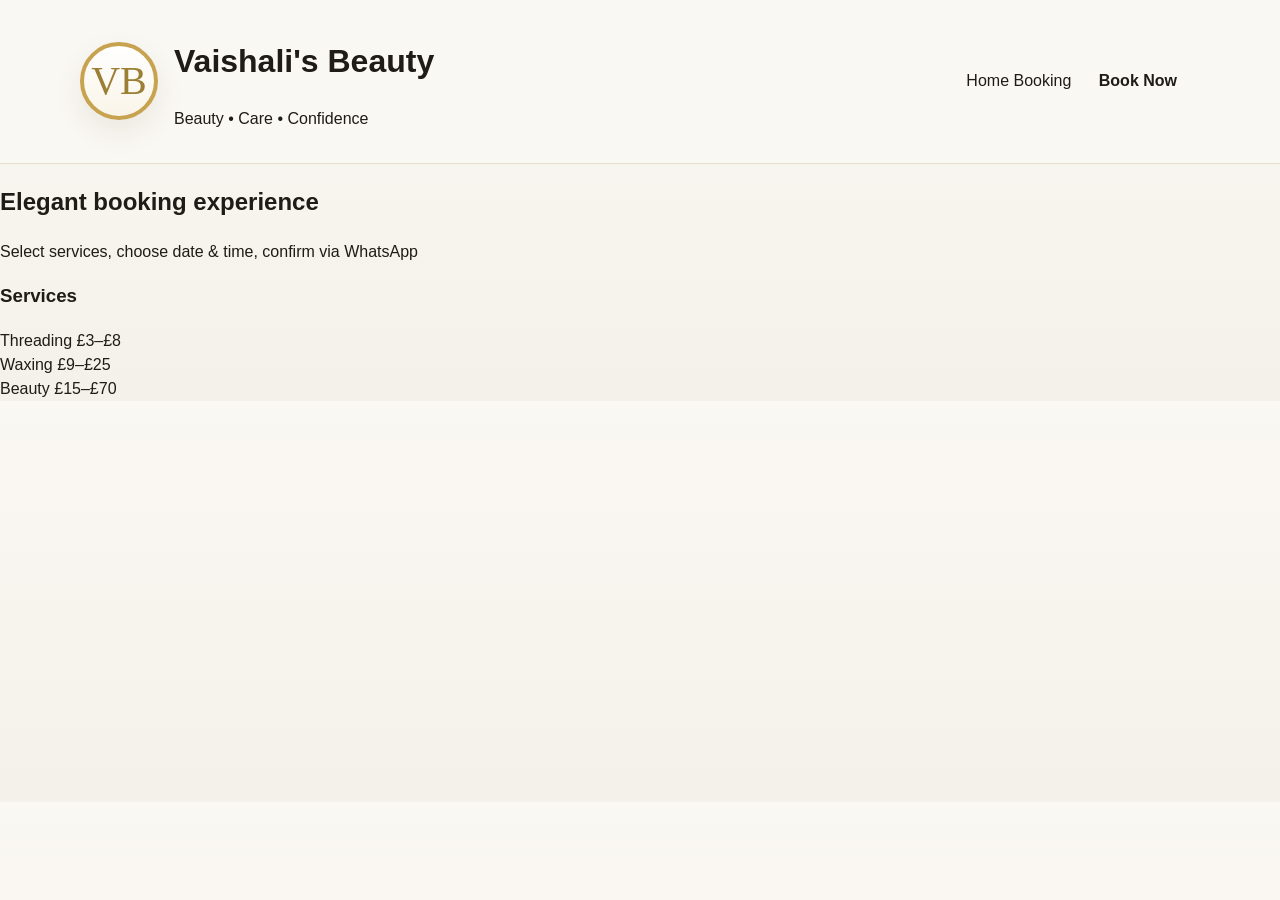
==== commit 8379d8e4: "Add files via upload" ====
--- a/index.html
+++ b/index.html
@@ -1,174 +1,43 @@
 <!DOCTYPE html>
-<html lang="en">
+<html>
 <head>
-  <meta charset="UTF-8" />
-  <meta name="viewport" content="width=device-width, initial-scale=1.0" />
-  <title>Vaishali's Beauty</title>
-  <meta name="description" content="Professional beauty treatments with simple WhatsApp booking." />
-  <link rel="stylesheet" href="css/styles.css" />
+<meta name="viewport" content="width=device-width, initial-scale=1.0">
+<title>Vaishali's Beauty</title>
+<link rel="stylesheet" href="css/styles.css">
 </head>
 <body>
-  <header class="site-header">
-    <div class="site-header-inner">
-      <a class="brand" href="index.html" aria-label="Vaishali's Beauty home">
-        <div class="brand-mark">VB</div>
-        <div class="brand-copy">
-          <h1>Vaishali's Beauty</h1>
-          <p>Beauty • Care • Confidence</p>
-        </div>
-      </a>
 
-      <nav class="nav" aria-label="Main navigation">
-        <a href="index.html" class="active">Home</a>
-        <a href="book.html">Booking</a>
-        <a href="feedback.html">Feedback</a>
-        <a href="admin.html">Admin</a>
-      </nav>
-
-      <a class="btn btn-primary hide-mobile" href="book.html">Book Now</a>
-    </div>
-  </header>
-
-  <main>
-    <section class="hero section">
-      <div class="container hero-grid">
-        <div class="hero-copy">
-          <span class="eyebrow">Professional Beauty Website</span>
-          <h2>Elegant booking experience for a trusted beauty business</h2>
-          <p class="lead">
-            Customers can select services, adjust quantities, see the total instantly,
-            choose a date and time, and confirm through WhatsApp.
-          </p>
-
-          <div class="hero-actions">
-            <a class="btn btn-primary" href="book.html">Book Appointment</a>
-            <a class="btn btn-secondary" href="#prices">See Prices</a>
-          </div>
-
-          <div class="feature-grid">
-            <article class="feature-chip">
-              <h3>Simple for customers</h3>
-              <p>Select services, see the total, choose a date and time.</p>
-            </article>
-            <article class="feature-chip">
-              <h3>Professional presentation</h3>
-              <p>Luxury colours, clear structure and mobile-friendly layout.</p>
-            </article>
-            <article class="feature-chip">
-              <h3>Private admin area</h3>
-              <p>Manage bookings and feedback in one place.</p>
-            </article>
-          </div>
-        </div>
-
-        <aside class="hero-panel">
-          <div class="logo-card">
-            <div class="hero-logo">VB</div>
-            <h3>Vaishali's Beauty</h3>
-            <p>Beauty • Care • Confidence</p>
-          </div>
-        </aside>
-      </div>
-    </section>
-
-    <section class="section section-soft">
-      <div class="container">
-        <div class="section-heading center">
-          <span class="eyebrow">Core Services</span>
-          <h3>Professional beauty treatments</h3>
-          <p>A short homepage with the key categories only. Full service selection is shown on the booking page.</p>
-        </div>
-
-        <div class="card-grid three-up">
-          <article class="info-card">
-            <div class="icon-badge">✦</div>
-            <h4>Threading</h4>
-            <p>Eyebrow, upper lip and full face threading with clean results and simple pricing.</p>
-          </article>
-          <article class="info-card">
-            <div class="icon-badge">✦</div>
-            <h4>Waxing</h4>
-            <p>Face, arm, leg and Hollywood waxing options including strip and hot wax.</p>
-          </article>
-          <article class="info-card">
-            <div class="icon-badge">✦</div>
-            <h4>Beauty &amp; Care</h4>
-            <p>Facials, manicure, pedicure, massage, makeup and mehndi treatments.</p>
-          </article>
-        </div>
-      </div>
-    </section>
-
-    <section id="prices" class="section">
-      <div class="container">
-        <div class="section-heading center narrow">
-          <span class="eyebrow">Price Guide</span>
-          <h3>Clear pricing customers can trust</h3>
-          <p>Customers can quickly view the main prices before going to the booking page.</p>
-        </div>
-
-        <div class="price-sections">
-          <section class="price-card">
-            <h4>Threading</h4>
-            <ul class="price-list">
-              <li><span>Eyebrow Threading</span><strong>£3</strong></li>
-              <li><span>Upper Lip Threading</span><strong>£2</strong></li>
-              <li><span>Full Face Threading</span><strong>£8</strong></li>
-            </ul>
-          </section>
-
-          <section class="price-card">
-            <h4>Waxing</h4>
-            <ul class="price-list">
-              <li><span>Full Face Waxing</span><strong>£12</strong></li>
-              <li><span>Full Leg Waxing</span><strong>£18</strong></li>
-              <li><span>Half Leg Waxing</span><strong>£9</strong></li>
-              <li><span>Full Arm Waxing</span><strong>£10</strong></li>
-              <li><span>Hollywood Waxing (Strip)</span><strong>£18</strong></li>
-              <li><span>Hollywood Waxing (Hot Wax)</span><strong>£25</strong></li>
-            </ul>
-          </section>
-
-          <section class="price-card">
-            <h4>Beauty &amp; Care</h4>
-            <ul class="price-list">
-              <li><span>Aroma Facial</span><strong>£35</strong></li>
-              <li><span>Manicure</span><strong>£15</strong></li>
-              <li><span>Pedicure</span><strong>£25</strong></li>
-              <li><span>Head Massage</span><strong>£15</strong></li>
-              <li><span>Simple Hair &amp; Makeup</span><strong>£70</strong></li>
-              <li><span>Mehndi — Simple Line One Hand Front</span><strong>£5</strong></li>
-            </ul>
-          </section>
-        </div>
-      </div>
-    </section>
-
-    <section class="section section-soft section-bottom">
-      <div class="container split-banner">
-        <div>
-          <span class="eyebrow">Business Ready</span>
-          <h3>Built to feel premium and credible</h3>
-          <p>The site has a clearer business structure: elegant homepage, strong booking flow, customer feedback, and private admin tools.</p>
-        </div>
-
-        <div class="stats-stack">
-          <div class="stat-card"><strong>1</strong><span>Main booking page</span></div>
-          <div class="stat-card"><strong>15</strong><span>Services included</span></div>
-          <div class="stat-card"><strong>Admin</strong><span>Manage all updates</span></div>
-        </div>
-      </div>
-    </section>
-  </main>
-
-  <footer class="site-footer">
-    <div class="container footer-inner">
-      <p>© 2026 Vaishali's Beauty</p>
-      <div class="footer-links">
-        <a href="book.html">Booking page</a>
-        <a href="admin.html">Admin</a>
+<header class="site-header">
+  <div class="site-header-inner">
+    <div class="brand">
+      <div class="brand-mark">VB</div>
+      <div>
+        <h1>Vaishali's Beauty</h1>
+        <p>Beauty • Care • Confidence</p>
       </div>
     </div>
-  </footer>
+
+    <div>
+      <a href="index.html">Home</a>
+      <a href="book.html">Booking</a>
+      <a class="btn" href="book.html">Book Now</a>
+    </div>
+  </div>
+</header>
+
+<section class="hero">
+  <h2>Elegant booking experience</h2>
+  <p>Select services, choose date & time, confirm via WhatsApp</p>
+</section>
+
+<section class="services">
+  <h3>Services</h3>
+  <div class="grid">
+    <div class="card">Threading £3–£8</div>
+    <div class="card">Waxing £9–£25</div>
+    <div class="card">Beauty £15–£70</div>
+  </div>
+</section>
+
 </body>
-</html>
+</html>
--- a/css/styles.css
+++ b/css/styles.css
@@ -1,824 +1,908 @@
-:root{
-  --bg:#f6f3ed;
-  --surface:#ffffff;
-  --surface-soft:#fbf8f2;
-  --surface-tint:#f3efe6;
-  --border:#e6dece;
-  --border-strong:#d8ccb5;
-  --text:#1f1b16;
-  --muted:#746c62;
-  --gold:#c7a24f;
-  --gold-deep:#a9832a;
-  --shadow:0 10px 30px rgba(38, 31, 20, 0.08);
-  --radius-xl:28px;
-  --radius-lg:22px;
-  --radius-md:16px;
-  --radius-sm:12px;
-  --container:1120px;
-}
-
-*{
-  box-sizing:border-box;
-}
-
-html{
-  scroll-behavior:smooth;
-}
-
-body{
-  margin:0;
-  font-family:Arial, Helvetica, sans-serif;
-  background:linear-gradient(180deg,#faf8f3 0%, #f4f1ea 100%);
-  color:var(--text);
-  line-height:1.5;
-}
-
-img{
-  max-width:100%;
-  display:block;
-}
-
-a{
-  color:inherit;
-  text-decoration:none;
+:root {
+  --bg: #f8f6f1;
+  --surface: rgba(255, 255, 255, 0.88);
+  --surface-strong: #ffffff;
+  --surface-soft: #f4efe4;
+  --surface-tint: #f3efe7;
+  --border: #e6decf;
+  --border-strong: #d8c8a7;
+  --text: #1f1b16;
+  --muted: #6b6257;
+  --gold: #c7a24f;
+  --gold-deep: #9b7f35;
+  --success: #2f8459;
+  --danger: #9c3f3f;
+  --shadow: 0 12px 30px rgba(60, 42, 15, 0.08);
+  --radius-xl: 28px;
+  --radius-lg: 22px;
+  --radius-md: 16px;
+  --radius-sm: 12px;
+  --container: 1120px;
+}
+
+* {
+  box-sizing: border-box;
+}
+
+html {
+  scroll-behavior: smooth;
+}
+
+body {
+  margin: 0;
+  font-family: Arial, Helvetica, sans-serif;
+  color: var(--text);
+  background: linear-gradient(180deg, #faf8f3 0%, #f4f1ea 100%);
+  line-height: 1.5;
+}
+
+a {
+  color: inherit;
+  text-decoration: none;
 }
 
 button,
 input,
 select,
-textarea{
-  font:inherit;
-}
-
-.container{
-  width:min(var(--container), calc(100% - 24px));
-  margin:0 auto;
-}
-
-.page-shell{
-  padding:20px 0 48px;
-}
-
-/* Header */
-.site-header{
-  position:sticky;
-  top:0;
-  z-index:50;
-  background:rgba(250,248,243,0.96);
-  backdrop-filter:blur(10px);
-  border-bottom:1px solid rgba(216,204,181,0.55);
-}
-
-.site-header-inner{
-  width:min(var(--container), calc(100% - 24px));
-  margin:0 auto;
-  display:flex;
-  align-items:center;
-  justify-content:space-between;
-  gap:18px;
-  padding:16px 0;
-}
-
-.brand{
-  display:flex;
-  align-items:center;
-  gap:14px;
-  min-width:0;
-}
-
-.brand-mark{
-  width:88px;
-  height:88px;
-  border-radius:50%;
-  object-fit:contain;
-  background:#fff;
-  border:3px solid rgba(199,162,79,0.12);
-  box-shadow:var(--shadow);
-  padding:4px;
-}
-
-.brand-copy{
-  min-width:0;
-}
-
-.brand-title{
-  margin:0;
-  font-family:Georgia, "Times New Roman", serif;
-  font-size:clamp(32px, 4vw, 54px);
-  line-height:1.02;
-  letter-spacing:-0.02em;
-}
-
-.brand-subtitle{
-  margin:6px 0 0;
-  color:var(--muted);
-  font-size:clamp(14px, 1.8vw, 18px);
-}
-
-.site-nav{
-  display:flex;
-  align-items:center;
-  gap:12px;
-  flex-wrap:wrap;
-  justify-content:flex-end;
-}
-
-.site-nav a{
-  padding:10px 14px;
-  border-radius:999px;
-  color:#5d564c;
-  font-weight:600;
-  transition:all .2s ease;
-}
-
-.site-nav a:hover,
-.site-nav a.active{
-  background:#fff;
-  color:var(--text);
-  box-shadow:0 4px 14px rgba(0,0,0,0.05);
-}
-
-.header-cta{
-  padding:12px 20px;
-  border:none;
-  border-radius:999px;
-  background:linear-gradient(135deg,var(--gold) 0%, #d5b56c 100%);
-  color:#fff;
-  font-weight:700;
-  box-shadow:0 10px 20px rgba(199,162,79,0.28);
-  cursor:pointer;
-}
-
-/* Generic sections */
-.section{
-  padding:54px 0;
-}
-
-.section-intro{
-  text-align:center;
-  max-width:760px;
-  margin:0 auto 28px;
-}
-
-.eyebrow{
-  display:inline-block;
-  margin-bottom:10px;
-  color:var(--gold-deep);
-  font-weight:700;
-  font-size:12px;
-  letter-spacing:.18em;
-  text-transform:uppercase;
-}
-
-.section-title{
-  margin:0 0 10px;
-  font-family:Georgia, "Times New Roman", serif;
-  font-size:clamp(34px, 5vw, 60px);
-  line-height:1.05;
-  letter-spacing:-0.03em;
-}
-
-.section-subtitle{
-  margin:0;
-  color:var(--muted);
-  font-size:18px;
-}
-
-.card{
-  background:rgba(255,255,255,0.95);
-  border:1px solid rgba(216,204,181,0.75);
-  border-radius:var(--radius-xl);
-  box-shadow:var(--shadow);
-}
-
-/* Hero */
-.hero{
-  padding:34px 0 28px;
-}
-
-.hero-grid{
-  display:grid;
-  grid-template-columns:1.1fr .9fr;
-  gap:22px;
-  align-items:stretch;
-}
-
-.hero-copy{
-  padding:30px;
-}
-
-.hero-copy .section-title{
-  margin-bottom:14px;
-}
-
-.hero-actions{
-  display:flex;
-  gap:12px;
-  flex-wrap:wrap;
-  margin-top:22px;
-}
-
-.btn{
-  display:inline-flex;
-  align-items:center;
-  justify-content:center;
-  gap:8px;
-  min-height:50px;
-  padding:12px 22px;
-  border-radius:999px;
-  border:1px solid var(--border);
-  background:#fff;
-  color:var(--text);
-  font-weight:700;
-  cursor:pointer;
-  transition:.2s ease;
-}
-
-.btn:hover{
-  transform:translateY(-1px);
-}
-
-.btn-primary{
-  border:none;
-  background:linear-gradient(135deg,var(--gold) 0%, #d3b15e 100%);
-  color:#fff;
-  box-shadow:0 12px 24px rgba(199,162,79,.26);
-}
-
-.btn-secondary{
-  background:#fff;
-}
-
-.btn-ghost{
-  background:transparent;
-}
-
-.hero-points{
-  display:grid;
-  grid-template-columns:repeat(3,1fr);
-  gap:14px;
-  margin-top:24px;
-}
-
-.mini-card{
-  background:rgba(255,255,255,0.95);
-  border:1px solid rgba(216,204,181,0.7);
-  border-radius:20px;
-  padding:16px;
-}
-
-.mini-card strong{
-  display:block;
-  margin-bottom:6px;
-  font-size:15px;
-}
-
-.mini-card p{
-  margin:0;
-  font-size:13px;
-  color:var(--muted);
-}
-
-.hero-visual{
-  display:flex;
-  align-items:center;
-  justify-content:center;
-  padding:28px;
-  background:linear-gradient(145deg,#fcfaf5 0%, #f0ece3 100%);
-}
-
-.hero-visual-frame{
-  width:min(100%, 440px);
-  aspect-ratio:4/4.7;
-  border-radius:32px;
-  padding:26px;
-  background:#fff;
-  border:1px solid rgba(216,204,181,0.8);
-  box-shadow:var(--shadow);
-  display:flex;
-  flex-direction:column;
-  justify-content:center;
-  align-items:center;
-  text-align:center;
-}
-
-.hero-visual-frame img{
-  width:120px;
-  height:120px;
-  object-fit:contain;
-  margin-bottom:18px;
-}
-
-.hero-visual-frame h3{
-  margin:0;
-  font-family:Georgia, "Times New Roman", serif;
-  font-size:44px;
-  line-height:1.02;
-}
-
-.hero-visual-frame p{
-  margin:18px 0 0;
-  color:#54504b;
-  letter-spacing:.18em;
-  text-transform:uppercase;
-  font-size:12px;
-}
-
-/* Price guide */
-.price-grid{
-  display:grid;
-  gap:18px;
-}
-
-.price-card{
-  padding:22px 18px;
-}
-
-.price-card h3{
-  margin:0 0 16px;
-  font-family:Georgia, "Times New Roman", serif;
-  font-size:24px;
-}
-
-.price-list{
-  display:grid;
-  gap:8px;
-}
-
-.price-row{
-  display:flex;
-  justify-content:space-between;
-  gap:16px;
-  align-items:flex-start;
-  padding:10px 0;
-  border-bottom:1px solid rgba(216,204,181,.45);
-}
-
-.price-row:last-child{
-  border-bottom:none;
-}
-
-.price-row span:first-child{
-  color:#39342e;
-}
-
-.price-row strong{
-  white-space:nowrap;
-}
-
-/* Booking page layout */
-.booking-page{
-  padding:28px 0 56px;
-}
-
-.page-topbar{
-  display:flex;
-  justify-content:space-between;
-  align-items:center;
-  gap:12px;
-  margin-bottom:18px;
-}
-
-.page-back{
-  margin-left:auto;
-}
-
-.booking-layout{
-  display:grid;
-  grid-template-columns:minmax(0,1.25fr) minmax(320px,.75fr);
-  gap:22px;
-  align-items:start;
-}
-
-.booking-panel{
-  padding:28px;
-}
-
-.booking-panel h2{
-  margin:0 0 10px;
-  font-family:Georgia, "Times New Roman", serif;
-  font-size:54px;
-  line-height:1.02;
-}
-
-.booking-panel .lead{
-  margin:0 0 26px;
-  color:var(--muted);
-  font-size:18px;
-}
-
-.service-category{
-  margin-bottom:26px;
-}
-
-.service-category:last-of-type{
-  margin-bottom:16px;
-}
-
-.service-category-title{
-  margin:0 0 14px;
-  color:var(--gold-deep);
-  font-weight:800;
-  font-size:14px;
-  letter-spacing:.16em;
-  text-transform:uppercase;
-}
-
-.service-list{
-  display:grid;
-  gap:14px;
-}
-
-/* ✅ Service cards restored cleanly */
-.service-option{
-  display:flex;
-  justify-content:space-between;
-  align-items:center;
-  gap:16px;
-  padding:18px 18px;
-  border-radius:24px;
-  border:1px solid rgba(216,204,181,0.8);
-  background:#fff;
-  box-shadow:0 4px 14px rgba(0,0,0,0.03);
-}
-
-.service-option-info{
-  min-width:0;
-  flex:1;
-}
-
-.service-option-name{
-  margin:0;
-  font-weight:800;
-  font-size:18px;
-  line-height:1.25;
-  color:var(--text);
-}
-
-.service-option-price{
-  margin-top:4px;
-  font-size:15px;
-  color:var(--muted);
-}
-
-.service-option-controls{
-  display:flex;
-  align-items:center;
-  gap:8px;
-  flex-shrink:0;
-}
-
-.qty-minus,
-.qty-plus{
-  width:34px;
-  height:34px;
-  border-radius:10px;
-  border:1px solid #cfc7b8;
-  background:#fff;
-  color:var(--text);
-  font-size:22px;
-  line-height:1;
-  display:inline-flex;
-  align-items:center;
-  justify-content:center;
-  cursor:pointer;
-  padding:0;
-}
-
-.qty-minus:hover,
-.qty-plus:hover{
-  background:#faf7f0;
-}
-
-.qty-value{
-  min-width:22px;
-  text-align:center;
-  font-weight:700;
-  font-size:18px;
-  color:var(--text);
-}
-
-/* Form */
-.booking-form{
-  margin-top:24px;
-  display:grid;
-  gap:18px;
-}
-
-.form-row{
-  display:grid;
-  grid-template-columns:1fr 1fr;
-  gap:16px;
-}
-
-.form-group{
-  display:flex;
-  flex-direction:column;
-  gap:8px;
-}
-
-.form-group label{
-  font-weight:800;
-  font-size:15px;
-}
-
-.input,
-.select,
-.textarea{
-  width:100%;
-  border-radius:22px;
-  border:1px solid rgba(216,204,181,0.95);
-  background:#fff;
-  min-height:58px;
-  padding:0 18px;
-  color:var(--text);
-  outline:none;
-  transition:border-color .2s ease, box-shadow .2s ease;
-}
-
-.textarea{
-  min-height:150px;
-  padding:16px 18px;
-  resize:vertical;
-}
-
-.input:focus,
-.select:focus,
-.textarea:focus{
-  border-color:var(--gold);
-  box-shadow:0 0 0 4px rgba(199,162,79,0.12);
-}
-
-.info-box{
-  background:var(--surface-soft);
-  border:1px solid rgba(216,204,181,0.75);
-  border-radius:24px;
-  padding:20px;
-  color:#4f4a43;
-}
-
-.info-box h3{
-  margin:0 0 10px;
-  font-size:18px;
-}
-
-.status-message{
-  font-size:15px;
-  font-weight:700;
-  margin-top:4px;
-}
-
-.status-success{
-  color:#2f8d57;
-}
-
-.status-error{
-  color:#b74a4a;
-}
-
-.booking-actions{
-  display:flex;
-  gap:12px;
-  flex-wrap:wrap;
-}
-
-.booking-actions .btn{
-  min-width:210px;
-}
-
-/* Summary panel */
-.summary-panel{
-  padding:20px;
-  position:sticky;
-  top:118px;
-}
-
-.summary-panel h3{
-  margin:0 0 18px;
-  font-family:Georgia, "Times New Roman", serif;
-  font-size:28px;
-}
-
-.summary-stack{
-  display:grid;
-  gap:16px;
-}
-
-.summary-card{
-  padding:18px;
-  border-radius:24px;
-  background:var(--surface-soft);
-  border:1px solid rgba(216,204,181,0.75);
-}
-
-.summary-card h4{
-  margin:0 0 14px;
-  font-size:17px;
-}
-
-.summary-items{
-  display:grid;
-  gap:12px;
-}
-
-.summary-item{
-  display:flex;
-  justify-content:space-between;
-  gap:12px;
-  align-items:flex-start;
-  padding-bottom:12px;
-  border-bottom:1px solid rgba(216,204,181,.5);
-}
-
-.summary-item:last-child{
-  padding-bottom:0;
-  border-bottom:none;
-}
-
-.summary-item span:first-child{
-  color:#635c53;
-}
-
-.summary-total{
-  font-size:22px;
-  font-weight:800;
-}
-
-/* Feedback / admin shared cards */
-.simple-grid{
-  display:grid;
-  gap:18px;
-}
-
-.feedback-card,
-.admin-card{
-  padding:24px;
-}
-
-/* Footer */
-.site-footer{
-  padding:24px 0 42px;
-  color:#5d584f;
-}
-
-.site-footer-inner{
-  width:min(var(--container), calc(100% - 24px));
-  margin:0 auto;
-  display:flex;
-  justify-content:space-between;
-  gap:16px;
-  flex-wrap:wrap;
-}
-
-/* Utility */
-.hidden{
-  display:none !important;
-}
-
-.center{
-  text-align:center;
-}
-
-.mt-0{ margin-top:0 !important; }
-.mb-0{ margin-bottom:0 !important; }
-
-/* Mobile */
-@media (max-width: 980px){
-  .site-header-inner{
-    flex-direction:column;
-    align-items:flex-start;
-  }
-
-  .site-nav{
-    width:100%;
-    justify-content:flex-start;
-  }
-
+textarea {
+  font: inherit;
+}
+
+.container {
+  width: min(var(--container), calc(100% - 24px));
+  margin: 0 auto;
+}
+
+.page-shell {
+  padding: 12px 0 48px;
+}
+
+.section {
+  padding: 48px 0;
+}
+
+.compact-top {
+  padding-top: 18px;
+}
+
+.section-soft {
+  background: linear-gradient(180deg, rgba(247, 244, 236, 0.88) 0%, rgba(241, 237, 229, 0.75) 100%);
+  border-top: 1px solid rgba(216, 200, 167, 0.32);
+  border-bottom: 1px solid rgba(216, 200, 167, 0.32);
+}
+
+.site-header {
+  position: sticky;
+  top: 0;
+  z-index: 50;
+  background: rgba(250, 248, 243, 0.96);
+  backdrop-filter: blur(10px);
+  border-bottom: 1px solid rgba(216, 200, 167, 0.55);
+}
+
+.site-header-inner {
+  width: min(var(--container), calc(100% - 24px));
+  margin: 0 auto;
+  display: flex;
+  align-items: center;
+  justify-content: space-between;
+  gap: 18px;
+  padding: 16px 0;
+}
+
+.brand {
+  display: flex;
+  align-items: center;
+  gap: 16px;
+  min-width: 0;
+}
+
+.brand-mark,
+.hero-logo {
+  display: grid;
+  place-items: center;
+  width: 78px;
+  height: 78px;
+  border: 4px solid var(--gold);
+  border-radius: 50%;
+  color: var(--gold-deep);
+  font-family: Georgia, "Times New Roman", serif;
+  font-size: 2.5rem;
+  background: linear-gradient(180deg, rgba(255, 255, 255, 0.98), rgba(249, 244, 231, 0.9));
+  box-shadow: var(--shadow);
+  flex-shrink: 0;
+}
+
+.brand-copy h1 {
+  margin: 0;
+  font-family: Georgia, "Times New Roman", serif;
+  font-size: clamp(1.8rem, 3vw, 2.4rem);
+  line-height: 1.05;
+}
+
+.brand-copy p {
+  margin: 6px 0 0;
+  color: var(--muted);
+  font-size: 1.05rem;
+}
+
+.nav {
+  display: flex;
+  align-items: center;
+  gap: 18px;
+  flex-wrap: wrap;
+  justify-content: center;
+}
+
+.nav a {
+  color: var(--muted);
+  font-weight: 700;
+  font-size: 1.05rem;
+  padding: 10px 0;
+  position: relative;
+}
+
+.nav a.active,
+.nav a:hover {
+  color: var(--text);
+}
+
+.nav a.active::after,
+.nav a:hover::after {
+  content: "";
+  position: absolute;
+  left: 0;
+  right: 0;
+  bottom: 2px;
+  height: 3px;
+  border-radius: 999px;
+  background: linear-gradient(90deg, var(--gold), #e7d19a);
+}
+
+.btn {
+  display: inline-flex;
+  align-items: center;
+  justify-content: center;
+  border: 1px solid transparent;
+  border-radius: 999px;
+  padding: 13px 22px;
+  font-weight: 700;
+  cursor: pointer;
+  transition: transform 0.16s ease, box-shadow 0.16s ease, background 0.16s ease;
+}
+
+.btn:hover {
+  transform: translateY(-1px);
+}
+
+.btn-primary {
+  background: linear-gradient(135deg, var(--gold), #d2b166);
+  color: #fff;
+  box-shadow: 0 10px 22px rgba(170, 132, 52, 0.24);
+}
+
+.btn-secondary {
+  background: rgba(255, 255, 255, 0.92);
+  color: var(--text);
+  border-color: rgba(199, 162, 79, 0.38);
+}
+
+.btn-large {
+  min-height: 56px;
+}
+
+.small-btn {
+  min-height: auto;
+  padding: 8px 14px;
+  font-size: 0.95rem;
+}
+
+.hide-mobile {
+  white-space: nowrap;
+}
+
+.hero-grid {
+  display: grid;
+  grid-template-columns: 1.15fr 0.85fr;
+  gap: 28px;
+  align-items: center;
+}
+
+.hero-copy,
+.hero-panel,
+.panel,
+.price-card,
+.info-card,
+.feature-chip,
+.stat-card,
+.summary-card,
+.review-card,
+.admin-card {
+  background: var(--surface);
+  border: 1px solid rgba(216, 200, 167, 0.5);
+  box-shadow: var(--shadow);
+}
+
+.hero-copy {
+  padding: 30px;
+  border-radius: var(--radius-xl);
+}
+
+.hero-panel {
+  border-radius: var(--radius-xl);
+  padding: 28px;
+  display: flex;
+  justify-content: center;
+}
+
+.logo-card {
+  width: min(100%, 370px);
+  border-radius: var(--radius-xl);
+  background: linear-gradient(180deg, rgba(255,255,255,0.98), rgba(250,246,237,0.92));
+  border: 1px solid rgba(216, 200, 167, 0.45);
+  padding: 26px;
+  text-align: center;
+}
+
+.hero-logo {
+  margin: 0 auto 20px;
+  width: 92px;
+  height: 92px;
+}
+
+.logo-card h3 {
+  margin: 0 0 10px;
+  font-family: Georgia, "Times New Roman", serif;
+  font-size: 2.2rem;
+  color: var(--gold-deep);
+}
+
+.logo-card p {
+  margin: 0;
+  color: var(--muted);
+  letter-spacing: 0.12em;
+  text-transform: uppercase;
+  font-size: 0.88rem;
+}
+
+.eyebrow {
+  display: inline-block;
+  margin-bottom: 10px;
+  color: var(--gold-deep);
+  font-weight: 700;
+  letter-spacing: 0.18em;
+  text-transform: uppercase;
+  font-size: 0.76rem;
+}
+
+.hero-copy h2,
+.section-heading h2,
+.section-heading h3,
+.panel h3 {
+  margin: 0;
+  font-family: Georgia, "Times New Roman", serif;
+  line-height: 1.05;
+}
+
+.hero-copy h2 {
+  font-size: clamp(2.5rem, 5vw, 4rem);
+  max-width: 11ch;
+}
+
+.lead,
+.section-heading p,
+.panel-head p,
+.info-box p,
+.feature-chip p,
+.info-card p,
+.review-card p,
+.admin-card p {
+  color: var(--muted);
+}
+
+.lead {
+  font-size: 1.1rem;
+  max-width: 58ch;
+  margin: 18px 0 0;
+}
+
+.hero-actions {
+  display: flex;
+  flex-wrap: wrap;
+  gap: 12px;
+  margin-top: 24px;
+}
+
+.feature-grid,
+.card-grid,
+.price-sections {
+  display: grid;
+  gap: 18px;
+}
+
+.feature-grid {
+  grid-template-columns: repeat(3, 1fr);
+  margin-top: 28px;
+}
+
+.feature-chip,
+.info-card,
+.price-card,
+.stat-card,
+.summary-card,
+.review-card,
+.admin-card,
+.panel,
+.service-item-card,
+.info-box,
+.total-banner {
+  border-radius: var(--radius-lg);
+}
+
+.feature-chip,
+.info-card,
+.stat-card,
+.review-card,
+.admin-card,
+.summary-card,
+.info-box,
+.price-card {
+  padding: 22px;
+}
+
+.feature-chip h3,
+.info-card h4,
+.price-card h4,
+.summary-card h4,
+.review-head strong,
+.admin-card strong {
+  margin: 0 0 10px;
+  font-family: Georgia, "Times New Roman", serif;
+}
+
+.section-heading {
+  margin-bottom: 28px;
+}
+
+.section-heading.center {
+  text-align: center;
+}
+
+.section-heading.narrow {
+  max-width: 760px;
+  margin-left: auto;
+  margin-right: auto;
+}
+
+.card-grid.three-up,
+.price-sections {
+  grid-template-columns: repeat(3, 1fr);
+}
+
+.icon-badge,
+.service-item-icon {
+  width: 54px;
+  height: 54px;
+  display: grid;
+  place-items: center;
+  border-radius: 18px;
+  background: linear-gradient(180deg, #f3ecdb, #efe6d0);
+  color: var(--gold-deep);
+  font-size: 1.2rem;
+  flex-shrink: 0;
+}
+
+.split-banner {
+  display: grid;
+  grid-template-columns: 1fr auto;
+  gap: 24px;
+  align-items: center;
+}
+
+.stats-stack {
+  display: grid;
+  gap: 14px;
+}
+
+.stat-card {
+  min-width: 122px;
+  text-align: center;
+}
+
+.stat-card strong {
+  display: block;
+  font-size: 2rem;
+  margin-bottom: 4px;
+}
+
+.site-footer {
+  border-top: 1px solid rgba(216, 200, 167, 0.5);
+  background: rgba(255, 255, 255, 0.72);
+}
+
+.footer-inner {
+  display: flex;
+  justify-content: space-between;
+  gap: 16px;
+  align-items: center;
+  padding: 16px 0;
+}
+
+.footer-inner p,
+.footer-links a {
+  color: var(--muted);
+}
+
+.footer-links {
+  display: flex;
+  gap: 18px;
+}
+
+.narrow-page {
+  max-width: 860px;
+  margin: 0 auto;
+}
+
+.booking-grid {
+  display: grid;
+  grid-template-columns: 1.15fr 0.85fr;
+  gap: 24px;
+  align-items: start;
+}
+
+.panel {
+  padding: 28px;
+}
+
+.panel-main,
+.panel-summary {
+  position: relative;
+}
+
+.panel-summary {
+  top: 92px;
+  position: sticky;
+}
+
+.panel-head {
+  margin-bottom: 20px;
+}
+
+.panel-head h3 {
+  font-size: 3rem;
+}
+
+.panel-head p {
+  margin-top: 10px;
+}
+
+.service-section + .service-section {
+  margin-top: 28px;
+}
+
+.service-category-title {
+  margin: 0 0 12px;
+  color: var(--gold-deep);
+  font-size: 0.88rem;
+  letter-spacing: 0.12em;
+  text-transform: uppercase;
+}
+
+.service-list {
+  display: grid;
+  gap: 16px;
+}
+
+.service-item-card {
+  padding: 24px;
+  border: 1px solid rgba(216, 200, 167, 0.7);
+  background: rgba(255, 255, 255, 0.82);
+  box-shadow: none;
+}
+
+.service-item-main {
+  display: flex;
+  align-items: center;
+  gap: 22px;
+}
+
+.service-item-copy {
+  min-width: 0;
+}
+
+.service-item-copy h5 {
+  margin: 0;
+  font-size: 1.1rem;
+}
+
+.service-item-copy p {
+  margin: 4px 0 14px;
+  color: var(--muted);
+}
+
+.quantity-inline {
+  display: inline-flex;
+  align-items: center;
+  gap: 10px;
+}
+
+.qty-btn {
+  width: 44px;
+  height: 44px;
+  border: 1px solid rgba(216, 200, 167, 0.9);
+  border-radius: 14px;
+  background: #f5f1e8;
+  font-size: 1.8rem;
+  line-height: 1;
+  cursor: pointer;
+}
+
+.qty-value {
+  min-width: 28px;
+  text-align: center;
+  font-size: 1.5rem;
+  font-weight: 700;
+}
+
+.booking-fields {
+  margin-top: 26px;
+}
+
+.total-banner {
+  background: linear-gradient(180deg, #f2ede1, #eee8d9);
+  border: 1px solid rgba(216, 200, 167, 0.7);
+  padding: 20px 22px;
+  font-size: 1.35rem;
+  margin-bottom: 22px;
+}
+
+.field-grid {
+  display: grid;
+  gap: 16px;
+}
+
+.field-grid.two-up {
+  grid-template-columns: repeat(2, 1fr);
+}
+
+.field-group {
+  display: block;
+  margin-bottom: 18px;
+}
+
+.field-group span {
+  display: block;
+  margin-bottom: 10px;
+  font-weight: 700;
+}
+
+.field-group input,
+.field-group select,
+.field-group textarea {
+  width: 100%;
+  padding: 18px 20px;
+  border-radius: 22px;
+  border: 1px solid rgba(216, 200, 167, 0.9);
+  background: rgba(255, 255, 255, 0.92);
+  color: var(--text);
+  outline: none;
+}
+
+.field-group textarea {
+  resize: vertical;
+  min-height: 140px;
+}
+
+.field-group input:focus,
+.field-group select:focus,
+.field-group textarea:focus {
+  border-color: var(--gold);
+  box-shadow: 0 0 0 3px rgba(199, 162, 79, 0.14);
+}
+
+.info-box {
+  background: linear-gradient(180deg, #f3efe5, #eee8da);
+  border: 1px solid rgba(216, 200, 167, 0.7);
+  margin-top: 10px;
+}
+
+.info-box h4 {
+  margin: 0 0 10px;
+  font-size: 1.1rem;
+}
+
+.status-message {
+  min-height: 28px;
+  margin: 18px 0 0;
+  font-weight: 700;
+}
+
+.status-message.success {
+  color: var(--success);
+}
+
+.status-message.error {
+  color: var(--danger);
+}
+
+.action-row {
+  display: flex;
+  gap: 14px;
+  flex-wrap: wrap;
+  margin-top: 6px;
+}
+
+.summary-card + .summary-card {
+  margin-top: 16px;
+}
+
+.summary-card {
+  background: linear-gradient(180deg, #f3efe5, #eee8da);
+}
+
+.summary-line {
+  display: flex;
+  justify-content: space-between;
+  gap: 12px;
+  padding: 12px 0;
+  border-bottom: 1px solid rgba(216, 200, 167, 0.58);
+}
+
+.summary-line:last-child {
+  border-bottom: 0;
+}
+
+.summary-total {
+  font-size: 2.1rem;
+  font-weight: 700;
+  margin: 0;
+}
+
+.empty-summary {
+  margin: 0;
+  color: var(--muted);
+}
+
+.form-panel + .form-panel,
+.admin-content .form-panel + .form-panel {
+  margin-top: 24px;
+}
+
+.review-list,
+.admin-list {
+  display: grid;
+  gap: 16px;
+}
+
+.review-head,
+.admin-card-head,
+.admin-head {
+  display: flex;
+  justify-content: space-between;
+  gap: 12px;
+  align-items: center;
+}
+
+.admin-content.hidden,
+.hidden {
+  display: none;
+}
+
+.mini-actions {
+  display: flex;
+  gap: 8px;
+  flex-wrap: wrap;
+}
+
+@media (max-width: 980px) {
   .hero-grid,
-  .booking-layout{
-    grid-template-columns:1fr;
-  }
-
-  .summary-panel{
-    position:static;
-    top:auto;
-  }
-
-  .hero-points{
-    grid-template-columns:1fr;
-  }
-
-  .booking-panel h2{
-    font-size:42px;
-  }
-}
-
-@media (max-width: 720px){
-  .brand{
-    align-items:center;
-  }
-
-  .brand-mark{
-    width:74px;
-    height:74px;
-  }
-
-  .brand-title{
-    font-size:26px;
-  }
-
-  .brand-subtitle{
-    font-size:13px;
-  }
-
-  .site-nav{
-    gap:6px;
-  }
-
-  .site-nav a{
-    padding:8px 10px;
-    font-size:14px;
-  }
-
-  .header-cta{
-    width:100%;
-    justify-content:center;
+  .booking-grid,
+  .split-banner,
+  .card-grid.three-up,
+  .price-sections,
+  .feature-grid {
+    grid-template-columns: 1fr;
+  }
+
+  .panel-summary {
+    position: static;
+    top: auto;
+  }
+
+  .site-header-inner {
+    flex-wrap: wrap;
+    justify-content: center;
+  }
+
+  .footer-inner {
+    flex-direction: column;
+  }
+}
+
+@media (max-width: 720px) {
+  .site-header-inner,
+  .brand,
+  .nav {
+    justify-content: center;
+    text-align: center;
+  }
+
+  .site-header-inner {
+    padding-top: 14px;
+    padding-bottom: 14px;
+  }
+
+  .brand {
+    width: 100%;
+    flex-direction: column;
+    gap: 10px;
+  }
+
+  .brand-copy h1 {
+    font-size: 1.9rem;
+  }
+
+  .brand-copy p {
+    font-size: 0.95rem;
+  }
+
+  .nav {
+    width: 100%;
+    gap: 16px;
+  }
+
+  .hide-mobile {
+    display: none;
   }
 
   .hero-copy,
-  .hero-visual,
-  .booking-panel,
-  .summary-panel{
-    padding:18px;
-  }
-
-  .section{
-    padding:34px 0;
-  }
-
-  .section-title{
-    font-size:clamp(30px, 9vw, 44px);
-  }
-
-  .booking-panel h2{
-    font-size:34px;
-  }
-
-  .booking-panel .lead{
-    font-size:16px;
-  }
-
-  .form-row{
-    grid-template-columns:1fr;
-  }
-
-  /* ✅ keep service cards neat on mobile */
-  .service-option{
-    flex-direction:column;
-    align-items:flex-start;
-    gap:12px;
-    padding:16px;
-  }
-
-  .service-option-controls{
-    align-self:flex-start;
-  }
-
-  .service-option-name{
-    font-size:17px;
-  }
-
-  .service-option-price{
-    font-size:14px;
-  }
-
-  .qty-minus,
-  .qty-plus{
-    width:38px;
-    height:38px;
-    font-size:24px;
-  }
-
-  .qty-value{
-    min-width:20px;
-    font-size:16px;
-  }
-
-  .booking-actions{
-    flex-direction:column;
-  }
-
-  .booking-actions .btn{
-    width:100%;
-    min-width:0;
-  }
-
-  .page-topbar{
-    flex-direction:column;
-    align-items:stretch;
-  }
-
-  .page-back{
-    margin-left:0;
-  }
-}
+  .hero-panel,
+  .panel,
+  .price-card,
+  .info-card,
+  .summary-card,
+  .review-card,
+  .admin-card,
+  .feature-chip,
+  .stat-card,
+  .service-item-card,
+  .info-box {
+    padding: 20px;
+  }
+
+  .panel-head h3,
+  .section-heading h2 {
+    font-size: 2.1rem;
+  }
+
+  .hero-copy h2 {
+    max-width: none;
+    font-size: 2.55rem;
+  }
+
+  .field-grid.two-up,
+  .action-row {
+    grid-template-columns: 1fr;
+    flex-direction: column;
+  }
+
+  .service-item-main {
+    gap: 16px;
+  }
+
+  .qty-btn {
+    width: 40px;
+    height: 40px;
+    font-size: 1.6rem;
+  }
+}
+
+
+.price-list {
+  list-style: none;
+  margin: 0;
+  padding: 0;
+}
+
+.price-list li {
+  display: flex;
+  justify-content: space-between;
+  align-items: flex-start;
+  gap: 14px;
+  padding: 12px 0;
+  border-bottom: 1px solid rgba(216, 200, 167, 0.42);
+}
+
+.price-list li:last-child {
+  border-bottom: 0;
+}
+
+.price-list li span {
+  flex: 1;
+  min-width: 0;
+  color: var(--text);
+}
+
+.price-list li strong {
+  white-space: nowrap;
+}
+
+.summary-line span {
+  flex: 1;
+  min-width: 0;
+}
+
+.summary-line strong {
+  white-space: nowrap;
+}
+
+.service-item-main {
+  align-items: flex-start;
+}
+
+.service-item-copy {
+  flex: 1;
+}
+
+.field-group input[type="date"] {
+  min-height: 62px;
+}
+
+@media (max-width: 720px) {
+  .page-shell {
+    padding-top: 20px;
+  }
+
+  .panel-head {
+    margin-bottom: 18px;
+  }
+
+  .panel-head h3 {
+    font-size: 1.85rem;
+    line-height: 1.15;
+  }
+
+  .panel-head p {
+    margin: 8px 0 0;
+    font-size: 1rem;
+  }
+
+  .service-item-card {
+    padding: 18px;
+  }
+
+  .service-item-main {
+    gap: 14px;
+  }
+
+  .service-item-copy h5 {
+    font-size: 1rem;
+    line-height: 1.25;
+  }
+
+  .service-item-copy p {
+    margin-bottom: 12px;
+  }
+
+  .quantity-inline {
+    gap: 12px;
+  }
+
+  .qty-value {
+    min-width: 24px;
+    font-size: 1.35rem;
+  }
+
+  .price-card h4 {
+    margin-bottom: 8px;
+  }
+
+  .price-list li {
+    gap: 10px;
+    padding: 10px 0;
+  }
+
+  .price-list li span {
+    padding-right: 8px;
+  }
+}
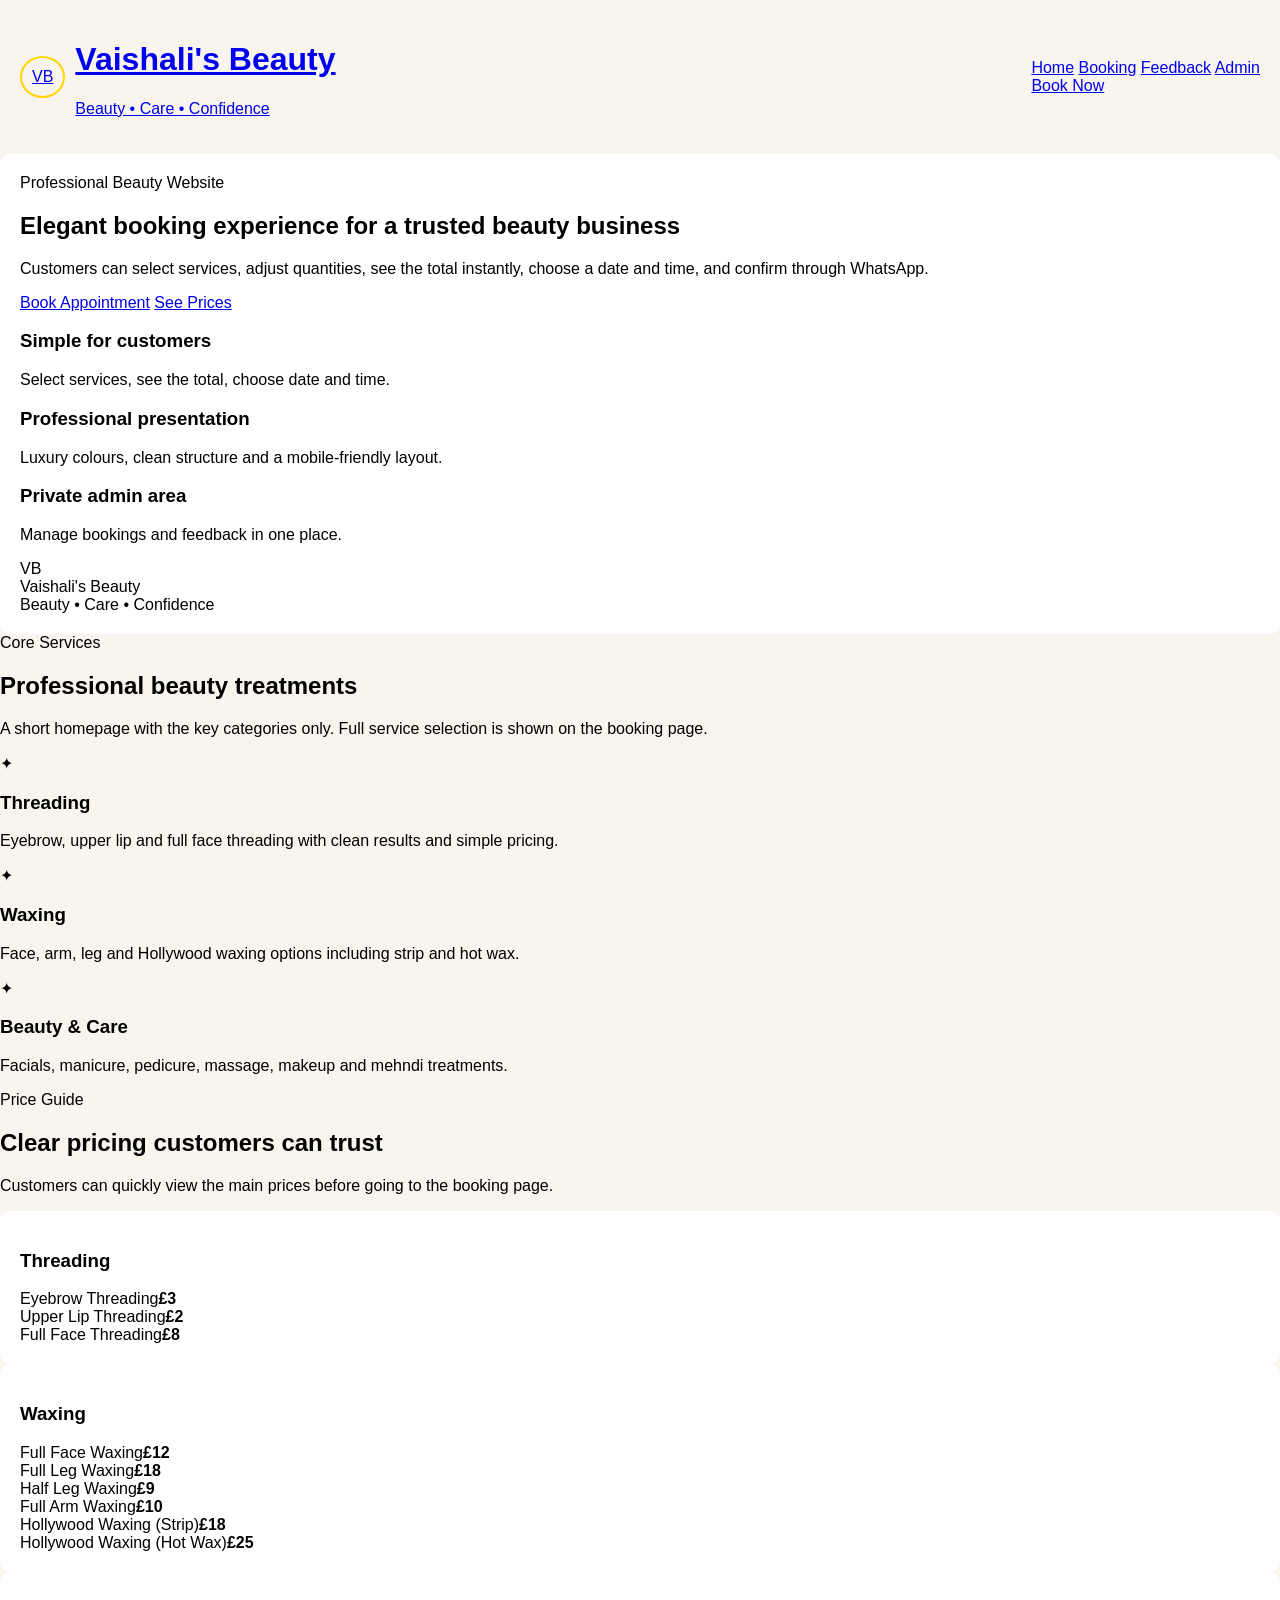
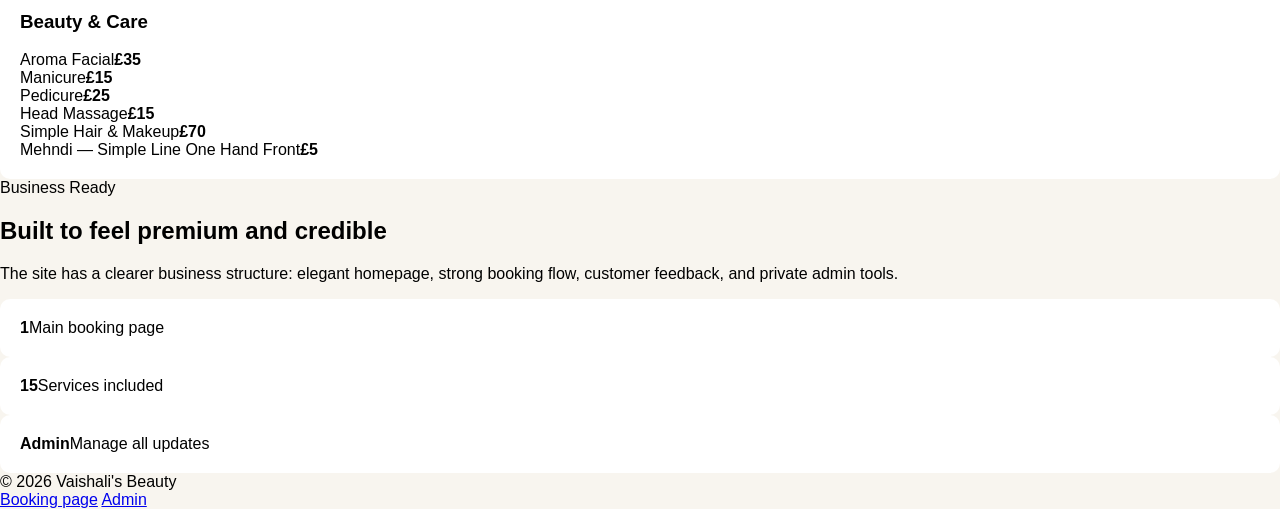
==== commit 9ce9c8f4: "Add files via upload" ====
--- a/index.html
+++ b/index.html
@@ -1,43 +1,167 @@
-<!DOCTYPE html>
-<html>
+<!doctype html>
+<html lang="en">
 <head>
-<meta name="viewport" content="width=device-width, initial-scale=1.0">
-<title>Vaishali's Beauty</title>
-<link rel="stylesheet" href="css/styles.css">
+  <meta charset="UTF-8">
+  <meta name="viewport" content="width=device-width, initial-scale=1.0">
+  <title>Vaishali's Beauty</title>
+  <meta name="description" content="Professional beauty services with easy booking and WhatsApp confirmation.">
+  <link rel="stylesheet" href="css/styles.css">
 </head>
 <body>
+  <header class="site-header">
+    <div class="site-header-inner">
+      <a class="brand" href="index.html" aria-label="Vaishali's Beauty home">
+        <div class="brand-mark">VB</div>
+        <div class="brand-copy">
+          <h1>Vaishali's Beauty</h1>
+          <p>Beauty • Care • Confidence</p>
+        </div>
+      </a>
 
-<header class="site-header">
-  <div class="site-header-inner">
-    <div class="brand">
-      <div class="brand-mark">VB</div>
-      <div>
-        <h1>Vaishali's Beauty</h1>
-        <p>Beauty • Care • Confidence</p>
+      <div class="header-right">
+        <nav class="nav" aria-label="Main navigation">
+          <a class="active" href="index.html">Home</a>
+          <a href="book.html">Booking</a>
+          <a href="feedback.html">Feedback</a>
+          <a href="admin.html">Admin</a>
+        </nav>
+        <a class="btn btn-primary header-book-btn" href="book.html">Book Now</a>
       </div>
     </div>
+  </header>
 
-    <div>
-      <a href="index.html">Home</a>
-      <a href="book.html">Booking</a>
-      <a class="btn" href="book.html">Book Now</a>
+  <main>
+    <section class="hero section">
+      <div class="container hero-grid card">
+        <div class="hero-copy">
+          <span class="eyebrow">Professional Beauty Website</span>
+          <h2 class="hero-title">Elegant booking experience for a trusted beauty business</h2>
+          <p class="hero-text">Customers can select services, adjust quantities, see the total instantly, choose a date and time, and confirm through WhatsApp.</p>
+          <div class="hero-actions">
+            <a class="btn btn-primary" href="book.html">Book Appointment</a>
+            <a class="btn btn-secondary" href="#prices">See Prices</a>
+          </div>
+
+          <div class="feature-grid">
+            <article class="feature-card">
+              <h3>Simple for customers</h3>
+              <p>Select services, see the total, choose date and time.</p>
+            </article>
+            <article class="feature-card">
+              <h3>Professional presentation</h3>
+              <p>Luxury colours, clean structure and a mobile-friendly layout.</p>
+            </article>
+            <article class="feature-card">
+              <h3>Private admin area</h3>
+              <p>Manage bookings and feedback in one place.</p>
+            </article>
+          </div>
+        </div>
+
+        <div class="hero-visual">
+          <div class="logo-card">
+            <div class="hero-logo">VB</div>
+            <div class="logo-title">Vaishali's Beauty</div>
+            <div class="logo-subtitle">Beauty • Care • Confidence</div>
+          </div>
+        </div>
+      </div>
+    </section>
+
+    <section class="section section-soft">
+      <div class="container">
+        <div class="section-heading center-heading">
+          <span class="eyebrow">Core Services</span>
+          <h2>Professional beauty treatments</h2>
+          <p>A short homepage with the key categories only. Full service selection is shown on the booking page.</p>
+        </div>
+
+        <div class="services-home-grid">
+          <article class="service-preview-card">
+            <div class="service-badge">✦</div>
+            <h3>Threading</h3>
+            <p>Eyebrow, upper lip and full face threading with clean results and simple pricing.</p>
+          </article>
+
+          <article class="service-preview-card">
+            <div class="service-badge">✦</div>
+            <h3>Waxing</h3>
+            <p>Face, arm, leg and Hollywood waxing options including strip and hot wax.</p>
+          </article>
+
+          <article class="service-preview-card">
+            <div class="service-badge">✦</div>
+            <h3>Beauty &amp; Care</h3>
+            <p>Facials, manicure, pedicure, massage, makeup and mehndi treatments.</p>
+          </article>
+        </div>
+      </div>
+    </section>
+
+    <section class="section" id="prices">
+      <div class="container">
+        <div class="section-heading center-heading">
+          <span class="eyebrow">Price Guide</span>
+          <h2>Clear pricing customers can trust</h2>
+          <p>Customers can quickly view the main prices before going to the booking page.</p>
+        </div>
+
+        <div class="price-card-grid">
+          <section class="price-card card">
+            <h3>Threading</h3>
+            <div class="price-row"><span>Eyebrow Threading</span><strong>£3</strong></div>
+            <div class="price-row"><span>Upper Lip Threading</span><strong>£2</strong></div>
+            <div class="price-row"><span>Full Face Threading</span><strong>£8</strong></div>
+          </section>
+
+          <section class="price-card card">
+            <h3>Waxing</h3>
+            <div class="price-row"><span>Full Face Waxing</span><strong>£12</strong></div>
+            <div class="price-row"><span>Full Leg Waxing</span><strong>£18</strong></div>
+            <div class="price-row"><span>Half Leg Waxing</span><strong>£9</strong></div>
+            <div class="price-row"><span>Full Arm Waxing</span><strong>£10</strong></div>
+            <div class="price-row"><span>Hollywood Waxing (Strip)</span><strong>£18</strong></div>
+            <div class="price-row"><span>Hollywood Waxing (Hot Wax)</span><strong>£25</strong></div>
+          </section>
+
+          <section class="price-card card">
+            <h3>Beauty &amp; Care</h3>
+            <div class="price-row"><span>Aroma Facial</span><strong>£35</strong></div>
+            <div class="price-row"><span>Manicure</span><strong>£15</strong></div>
+            <div class="price-row"><span>Pedicure</span><strong>£25</strong></div>
+            <div class="price-row"><span>Head Massage</span><strong>£15</strong></div>
+            <div class="price-row"><span>Simple Hair &amp; Makeup</span><strong>£70</strong></div>
+            <div class="price-row"><span>Mehndi — Simple Line One Hand Front</span><strong>£5</strong></div>
+          </section>
+        </div>
+      </div>
+    </section>
+
+    <section class="section section-soft">
+      <div class="container business-grid">
+        <div class="business-copy">
+          <span class="eyebrow">Business Ready</span>
+          <h2>Built to feel premium and credible</h2>
+          <p>The site has a clearer business structure: elegant homepage, strong booking flow, customer feedback, and private admin tools.</p>
+        </div>
+
+        <div class="stats-grid">
+          <div class="stat-card card"><strong>1</strong><span>Main booking page</span></div>
+          <div class="stat-card card"><strong>15</strong><span>Services included</span></div>
+          <div class="stat-card card"><strong>Admin</strong><span>Manage all updates</span></div>
+        </div>
+      </div>
+    </section>
+  </main>
+
+  <footer class="site-footer">
+    <div class="container site-footer-inner">
+      <span>© 2026 Vaishali's Beauty</span>
+      <div class="footer-links">
+        <a href="book.html">Booking page</a>
+        <a href="admin.html">Admin</a>
+      </div>
     </div>
-  </div>
-</header>
-
-<section class="hero">
-  <h2>Elegant booking experience</h2>
-  <p>Select services, choose date & time, confirm via WhatsApp</p>
-</section>
-
-<section class="services">
-  <h3>Services</h3>
-  <div class="grid">
-    <div class="card">Threading £3–£8</div>
-    <div class="card">Waxing £9–£25</div>
-    <div class="card">Beauty £15–£70</div>
-  </div>
-</section>
-
+  </footer>
 </body>
-</html>+</html>
--- a/css/styles.css
+++ b/css/styles.css
@@ -1,908 +1,6 @@
-:root {
-  --bg: #f8f6f1;
-  --surface: rgba(255, 255, 255, 0.88);
-  --surface-strong: #ffffff;
-  --surface-soft: #f4efe4;
-  --surface-tint: #f3efe7;
-  --border: #e6decf;
-  --border-strong: #d8c8a7;
-  --text: #1f1b16;
-  --muted: #6b6257;
-  --gold: #c7a24f;
-  --gold-deep: #9b7f35;
-  --success: #2f8459;
-  --danger: #9c3f3f;
-  --shadow: 0 12px 30px rgba(60, 42, 15, 0.08);
-  --radius-xl: 28px;
-  --radius-lg: 22px;
-  --radius-md: 16px;
-  --radius-sm: 12px;
-  --container: 1120px;
-}
-
-* {
-  box-sizing: border-box;
-}
-
-html {
-  scroll-behavior: smooth;
-}
-
-body {
-  margin: 0;
-  font-family: Arial, Helvetica, sans-serif;
-  color: var(--text);
-  background: linear-gradient(180deg, #faf8f3 0%, #f4f1ea 100%);
-  line-height: 1.5;
-}
-
-a {
-  color: inherit;
-  text-decoration: none;
-}
-
-button,
-input,
-select,
-textarea {
-  font: inherit;
-}
-
-.container {
-  width: min(var(--container), calc(100% - 24px));
-  margin: 0 auto;
-}
-
-.page-shell {
-  padding: 12px 0 48px;
-}
-
-.section {
-  padding: 48px 0;
-}
-
-.compact-top {
-  padding-top: 18px;
-}
-
-.section-soft {
-  background: linear-gradient(180deg, rgba(247, 244, 236, 0.88) 0%, rgba(241, 237, 229, 0.75) 100%);
-  border-top: 1px solid rgba(216, 200, 167, 0.32);
-  border-bottom: 1px solid rgba(216, 200, 167, 0.32);
-}
-
-.site-header {
-  position: sticky;
-  top: 0;
-  z-index: 50;
-  background: rgba(250, 248, 243, 0.96);
-  backdrop-filter: blur(10px);
-  border-bottom: 1px solid rgba(216, 200, 167, 0.55);
-}
-
-.site-header-inner {
-  width: min(var(--container), calc(100% - 24px));
-  margin: 0 auto;
-  display: flex;
-  align-items: center;
-  justify-content: space-between;
-  gap: 18px;
-  padding: 16px 0;
-}
-
-.brand {
-  display: flex;
-  align-items: center;
-  gap: 16px;
-  min-width: 0;
-}
-
-.brand-mark,
-.hero-logo {
-  display: grid;
-  place-items: center;
-  width: 78px;
-  height: 78px;
-  border: 4px solid var(--gold);
-  border-radius: 50%;
-  color: var(--gold-deep);
-  font-family: Georgia, "Times New Roman", serif;
-  font-size: 2.5rem;
-  background: linear-gradient(180deg, rgba(255, 255, 255, 0.98), rgba(249, 244, 231, 0.9));
-  box-shadow: var(--shadow);
-  flex-shrink: 0;
-}
-
-.brand-copy h1 {
-  margin: 0;
-  font-family: Georgia, "Times New Roman", serif;
-  font-size: clamp(1.8rem, 3vw, 2.4rem);
-  line-height: 1.05;
-}
-
-.brand-copy p {
-  margin: 6px 0 0;
-  color: var(--muted);
-  font-size: 1.05rem;
-}
-
-.nav {
-  display: flex;
-  align-items: center;
-  gap: 18px;
-  flex-wrap: wrap;
-  justify-content: center;
-}
-
-.nav a {
-  color: var(--muted);
-  font-weight: 700;
-  font-size: 1.05rem;
-  padding: 10px 0;
-  position: relative;
-}
-
-.nav a.active,
-.nav a:hover {
-  color: var(--text);
-}
-
-.nav a.active::after,
-.nav a:hover::after {
-  content: "";
-  position: absolute;
-  left: 0;
-  right: 0;
-  bottom: 2px;
-  height: 3px;
-  border-radius: 999px;
-  background: linear-gradient(90deg, var(--gold), #e7d19a);
-}
-
-.btn {
-  display: inline-flex;
-  align-items: center;
-  justify-content: center;
-  border: 1px solid transparent;
-  border-radius: 999px;
-  padding: 13px 22px;
-  font-weight: 700;
-  cursor: pointer;
-  transition: transform 0.16s ease, box-shadow 0.16s ease, background 0.16s ease;
-}
-
-.btn:hover {
-  transform: translateY(-1px);
-}
-
-.btn-primary {
-  background: linear-gradient(135deg, var(--gold), #d2b166);
-  color: #fff;
-  box-shadow: 0 10px 22px rgba(170, 132, 52, 0.24);
-}
-
-.btn-secondary {
-  background: rgba(255, 255, 255, 0.92);
-  color: var(--text);
-  border-color: rgba(199, 162, 79, 0.38);
-}
-
-.btn-large {
-  min-height: 56px;
-}
-
-.small-btn {
-  min-height: auto;
-  padding: 8px 14px;
-  font-size: 0.95rem;
-}
-
-.hide-mobile {
-  white-space: nowrap;
-}
-
-.hero-grid {
-  display: grid;
-  grid-template-columns: 1.15fr 0.85fr;
-  gap: 28px;
-  align-items: center;
-}
-
-.hero-copy,
-.hero-panel,
-.panel,
-.price-card,
-.info-card,
-.feature-chip,
-.stat-card,
-.summary-card,
-.review-card,
-.admin-card {
-  background: var(--surface);
-  border: 1px solid rgba(216, 200, 167, 0.5);
-  box-shadow: var(--shadow);
-}
-
-.hero-copy {
-  padding: 30px;
-  border-radius: var(--radius-xl);
-}
-
-.hero-panel {
-  border-radius: var(--radius-xl);
-  padding: 28px;
-  display: flex;
-  justify-content: center;
-}
-
-.logo-card {
-  width: min(100%, 370px);
-  border-radius: var(--radius-xl);
-  background: linear-gradient(180deg, rgba(255,255,255,0.98), rgba(250,246,237,0.92));
-  border: 1px solid rgba(216, 200, 167, 0.45);
-  padding: 26px;
-  text-align: center;
-}
-
-.hero-logo {
-  margin: 0 auto 20px;
-  width: 92px;
-  height: 92px;
-}
-
-.logo-card h3 {
-  margin: 0 0 10px;
-  font-family: Georgia, "Times New Roman", serif;
-  font-size: 2.2rem;
-  color: var(--gold-deep);
-}
-
-.logo-card p {
-  margin: 0;
-  color: var(--muted);
-  letter-spacing: 0.12em;
-  text-transform: uppercase;
-  font-size: 0.88rem;
-}
-
-.eyebrow {
-  display: inline-block;
-  margin-bottom: 10px;
-  color: var(--gold-deep);
-  font-weight: 700;
-  letter-spacing: 0.18em;
-  text-transform: uppercase;
-  font-size: 0.76rem;
-}
-
-.hero-copy h2,
-.section-heading h2,
-.section-heading h3,
-.panel h3 {
-  margin: 0;
-  font-family: Georgia, "Times New Roman", serif;
-  line-height: 1.05;
-}
-
-.hero-copy h2 {
-  font-size: clamp(2.5rem, 5vw, 4rem);
-  max-width: 11ch;
-}
-
-.lead,
-.section-heading p,
-.panel-head p,
-.info-box p,
-.feature-chip p,
-.info-card p,
-.review-card p,
-.admin-card p {
-  color: var(--muted);
-}
-
-.lead {
-  font-size: 1.1rem;
-  max-width: 58ch;
-  margin: 18px 0 0;
-}
-
-.hero-actions {
-  display: flex;
-  flex-wrap: wrap;
-  gap: 12px;
-  margin-top: 24px;
-}
-
-.feature-grid,
-.card-grid,
-.price-sections {
-  display: grid;
-  gap: 18px;
-}
-
-.feature-grid {
-  grid-template-columns: repeat(3, 1fr);
-  margin-top: 28px;
-}
-
-.feature-chip,
-.info-card,
-.price-card,
-.stat-card,
-.summary-card,
-.review-card,
-.admin-card,
-.panel,
-.service-item-card,
-.info-box,
-.total-banner {
-  border-radius: var(--radius-lg);
-}
-
-.feature-chip,
-.info-card,
-.stat-card,
-.review-card,
-.admin-card,
-.summary-card,
-.info-box,
-.price-card {
-  padding: 22px;
-}
-
-.feature-chip h3,
-.info-card h4,
-.price-card h4,
-.summary-card h4,
-.review-head strong,
-.admin-card strong {
-  margin: 0 0 10px;
-  font-family: Georgia, "Times New Roman", serif;
-}
-
-.section-heading {
-  margin-bottom: 28px;
-}
-
-.section-heading.center {
-  text-align: center;
-}
-
-.section-heading.narrow {
-  max-width: 760px;
-  margin-left: auto;
-  margin-right: auto;
-}
-
-.card-grid.three-up,
-.price-sections {
-  grid-template-columns: repeat(3, 1fr);
-}
-
-.icon-badge,
-.service-item-icon {
-  width: 54px;
-  height: 54px;
-  display: grid;
-  place-items: center;
-  border-radius: 18px;
-  background: linear-gradient(180deg, #f3ecdb, #efe6d0);
-  color: var(--gold-deep);
-  font-size: 1.2rem;
-  flex-shrink: 0;
-}
-
-.split-banner {
-  display: grid;
-  grid-template-columns: 1fr auto;
-  gap: 24px;
-  align-items: center;
-}
-
-.stats-stack {
-  display: grid;
-  gap: 14px;
-}
-
-.stat-card {
-  min-width: 122px;
-  text-align: center;
-}
-
-.stat-card strong {
-  display: block;
-  font-size: 2rem;
-  margin-bottom: 4px;
-}
-
-.site-footer {
-  border-top: 1px solid rgba(216, 200, 167, 0.5);
-  background: rgba(255, 255, 255, 0.72);
-}
-
-.footer-inner {
-  display: flex;
-  justify-content: space-between;
-  gap: 16px;
-  align-items: center;
-  padding: 16px 0;
-}
-
-.footer-inner p,
-.footer-links a {
-  color: var(--muted);
-}
-
-.footer-links {
-  display: flex;
-  gap: 18px;
-}
-
-.narrow-page {
-  max-width: 860px;
-  margin: 0 auto;
-}
-
-.booking-grid {
-  display: grid;
-  grid-template-columns: 1.15fr 0.85fr;
-  gap: 24px;
-  align-items: start;
-}
-
-.panel {
-  padding: 28px;
-}
-
-.panel-main,
-.panel-summary {
-  position: relative;
-}
-
-.panel-summary {
-  top: 92px;
-  position: sticky;
-}
-
-.panel-head {
-  margin-bottom: 20px;
-}
-
-.panel-head h3 {
-  font-size: 3rem;
-}
-
-.panel-head p {
-  margin-top: 10px;
-}
-
-.service-section + .service-section {
-  margin-top: 28px;
-}
-
-.service-category-title {
-  margin: 0 0 12px;
-  color: var(--gold-deep);
-  font-size: 0.88rem;
-  letter-spacing: 0.12em;
-  text-transform: uppercase;
-}
-
-.service-list {
-  display: grid;
-  gap: 16px;
-}
-
-.service-item-card {
-  padding: 24px;
-  border: 1px solid rgba(216, 200, 167, 0.7);
-  background: rgba(255, 255, 255, 0.82);
-  box-shadow: none;
-}
-
-.service-item-main {
-  display: flex;
-  align-items: center;
-  gap: 22px;
-}
-
-.service-item-copy {
-  min-width: 0;
-}
-
-.service-item-copy h5 {
-  margin: 0;
-  font-size: 1.1rem;
-}
-
-.service-item-copy p {
-  margin: 4px 0 14px;
-  color: var(--muted);
-}
-
-.quantity-inline {
-  display: inline-flex;
-  align-items: center;
-  gap: 10px;
-}
-
-.qty-btn {
-  width: 44px;
-  height: 44px;
-  border: 1px solid rgba(216, 200, 167, 0.9);
-  border-radius: 14px;
-  background: #f5f1e8;
-  font-size: 1.8rem;
-  line-height: 1;
-  cursor: pointer;
-}
-
-.qty-value {
-  min-width: 28px;
-  text-align: center;
-  font-size: 1.5rem;
-  font-weight: 700;
-}
-
-.booking-fields {
-  margin-top: 26px;
-}
-
-.total-banner {
-  background: linear-gradient(180deg, #f2ede1, #eee8d9);
-  border: 1px solid rgba(216, 200, 167, 0.7);
-  padding: 20px 22px;
-  font-size: 1.35rem;
-  margin-bottom: 22px;
-}
-
-.field-grid {
-  display: grid;
-  gap: 16px;
-}
-
-.field-grid.two-up {
-  grid-template-columns: repeat(2, 1fr);
-}
-
-.field-group {
-  display: block;
-  margin-bottom: 18px;
-}
-
-.field-group span {
-  display: block;
-  margin-bottom: 10px;
-  font-weight: 700;
-}
-
-.field-group input,
-.field-group select,
-.field-group textarea {
-  width: 100%;
-  padding: 18px 20px;
-  border-radius: 22px;
-  border: 1px solid rgba(216, 200, 167, 0.9);
-  background: rgba(255, 255, 255, 0.92);
-  color: var(--text);
-  outline: none;
-}
-
-.field-group textarea {
-  resize: vertical;
-  min-height: 140px;
-}
-
-.field-group input:focus,
-.field-group select:focus,
-.field-group textarea:focus {
-  border-color: var(--gold);
-  box-shadow: 0 0 0 3px rgba(199, 162, 79, 0.14);
-}
-
-.info-box {
-  background: linear-gradient(180deg, #f3efe5, #eee8da);
-  border: 1px solid rgba(216, 200, 167, 0.7);
-  margin-top: 10px;
-}
-
-.info-box h4 {
-  margin: 0 0 10px;
-  font-size: 1.1rem;
-}
-
-.status-message {
-  min-height: 28px;
-  margin: 18px 0 0;
-  font-weight: 700;
-}
-
-.status-message.success {
-  color: var(--success);
-}
-
-.status-message.error {
-  color: var(--danger);
-}
-
-.action-row {
-  display: flex;
-  gap: 14px;
-  flex-wrap: wrap;
-  margin-top: 6px;
-}
-
-.summary-card + .summary-card {
-  margin-top: 16px;
-}
-
-.summary-card {
-  background: linear-gradient(180deg, #f3efe5, #eee8da);
-}
-
-.summary-line {
-  display: flex;
-  justify-content: space-between;
-  gap: 12px;
-  padding: 12px 0;
-  border-bottom: 1px solid rgba(216, 200, 167, 0.58);
-}
-
-.summary-line:last-child {
-  border-bottom: 0;
-}
-
-.summary-total {
-  font-size: 2.1rem;
-  font-weight: 700;
-  margin: 0;
-}
-
-.empty-summary {
-  margin: 0;
-  color: var(--muted);
-}
-
-.form-panel + .form-panel,
-.admin-content .form-panel + .form-panel {
-  margin-top: 24px;
-}
-
-.review-list,
-.admin-list {
-  display: grid;
-  gap: 16px;
-}
-
-.review-head,
-.admin-card-head,
-.admin-head {
-  display: flex;
-  justify-content: space-between;
-  gap: 12px;
-  align-items: center;
-}
-
-.admin-content.hidden,
-.hidden {
-  display: none;
-}
-
-.mini-actions {
-  display: flex;
-  gap: 8px;
-  flex-wrap: wrap;
-}
-
-@media (max-width: 980px) {
-  .hero-grid,
-  .booking-grid,
-  .split-banner,
-  .card-grid.three-up,
-  .price-sections,
-  .feature-grid {
-    grid-template-columns: 1fr;
-  }
-
-  .panel-summary {
-    position: static;
-    top: auto;
-  }
-
-  .site-header-inner {
-    flex-wrap: wrap;
-    justify-content: center;
-  }
-
-  .footer-inner {
-    flex-direction: column;
-  }
-}
-
-@media (max-width: 720px) {
-  .site-header-inner,
-  .brand,
-  .nav {
-    justify-content: center;
-    text-align: center;
-  }
-
-  .site-header-inner {
-    padding-top: 14px;
-    padding-bottom: 14px;
-  }
-
-  .brand {
-    width: 100%;
-    flex-direction: column;
-    gap: 10px;
-  }
-
-  .brand-copy h1 {
-    font-size: 1.9rem;
-  }
-
-  .brand-copy p {
-    font-size: 0.95rem;
-  }
-
-  .nav {
-    width: 100%;
-    gap: 16px;
-  }
-
-  .hide-mobile {
-    display: none;
-  }
-
-  .hero-copy,
-  .hero-panel,
-  .panel,
-  .price-card,
-  .info-card,
-  .summary-card,
-  .review-card,
-  .admin-card,
-  .feature-chip,
-  .stat-card,
-  .service-item-card,
-  .info-box {
-    padding: 20px;
-  }
-
-  .panel-head h3,
-  .section-heading h2 {
-    font-size: 2.1rem;
-  }
-
-  .hero-copy h2 {
-    max-width: none;
-    font-size: 2.55rem;
-  }
-
-  .field-grid.two-up,
-  .action-row {
-    grid-template-columns: 1fr;
-    flex-direction: column;
-  }
-
-  .service-item-main {
-    gap: 16px;
-  }
-
-  .qty-btn {
-    width: 40px;
-    height: 40px;
-    font-size: 1.6rem;
-  }
-}
-
-
-.price-list {
-  list-style: none;
-  margin: 0;
-  padding: 0;
-}
-
-.price-list li {
-  display: flex;
-  justify-content: space-between;
-  align-items: flex-start;
-  gap: 14px;
-  padding: 12px 0;
-  border-bottom: 1px solid rgba(216, 200, 167, 0.42);
-}
-
-.price-list li:last-child {
-  border-bottom: 0;
-}
-
-.price-list li span {
-  flex: 1;
-  min-width: 0;
-  color: var(--text);
-}
-
-.price-list li strong {
-  white-space: nowrap;
-}
-
-.summary-line span {
-  flex: 1;
-  min-width: 0;
-}
-
-.summary-line strong {
-  white-space: nowrap;
-}
-
-.service-item-main {
-  align-items: flex-start;
-}
-
-.service-item-copy {
-  flex: 1;
-}
-
-.field-group input[type="date"] {
-  min-height: 62px;
-}
-
-@media (max-width: 720px) {
-  .page-shell {
-    padding-top: 20px;
-  }
-
-  .panel-head {
-    margin-bottom: 18px;
-  }
-
-  .panel-head h3 {
-    font-size: 1.85rem;
-    line-height: 1.15;
-  }
-
-  .panel-head p {
-    margin: 8px 0 0;
-    font-size: 1rem;
-  }
-
-  .service-item-card {
-    padding: 18px;
-  }
-
-  .service-item-main {
-    gap: 14px;
-  }
-
-  .service-item-copy h5 {
-    font-size: 1rem;
-    line-height: 1.25;
-  }
-
-  .service-item-copy p {
-    margin-bottom: 12px;
-  }
-
-  .quantity-inline {
-    gap: 12px;
-  }
-
-  .qty-value {
-    min-width: 24px;
-    font-size: 1.35rem;
-  }
-
-  .price-card h4 {
-    margin-bottom: 8px;
-  }
-
-  .price-list li {
-    gap: 10px;
-    padding: 10px 0;
-  }
-
-  .price-list li span {
-    padding-right: 8px;
-  }
-}
+body{font-family:Arial;background:#f8f5ef;margin:0}
+.site-header-inner{display:flex;justify-content:space-between;align-items:center;padding:20px}
+.brand{display:flex;gap:10px;align-items:center}
+.brand-mark{border:2px solid gold;border-radius:50%;padding:10px}
+.grid{display:flex;gap:10px;padding:20px}
+.card{background:white;padding:20px;border-radius:10px}
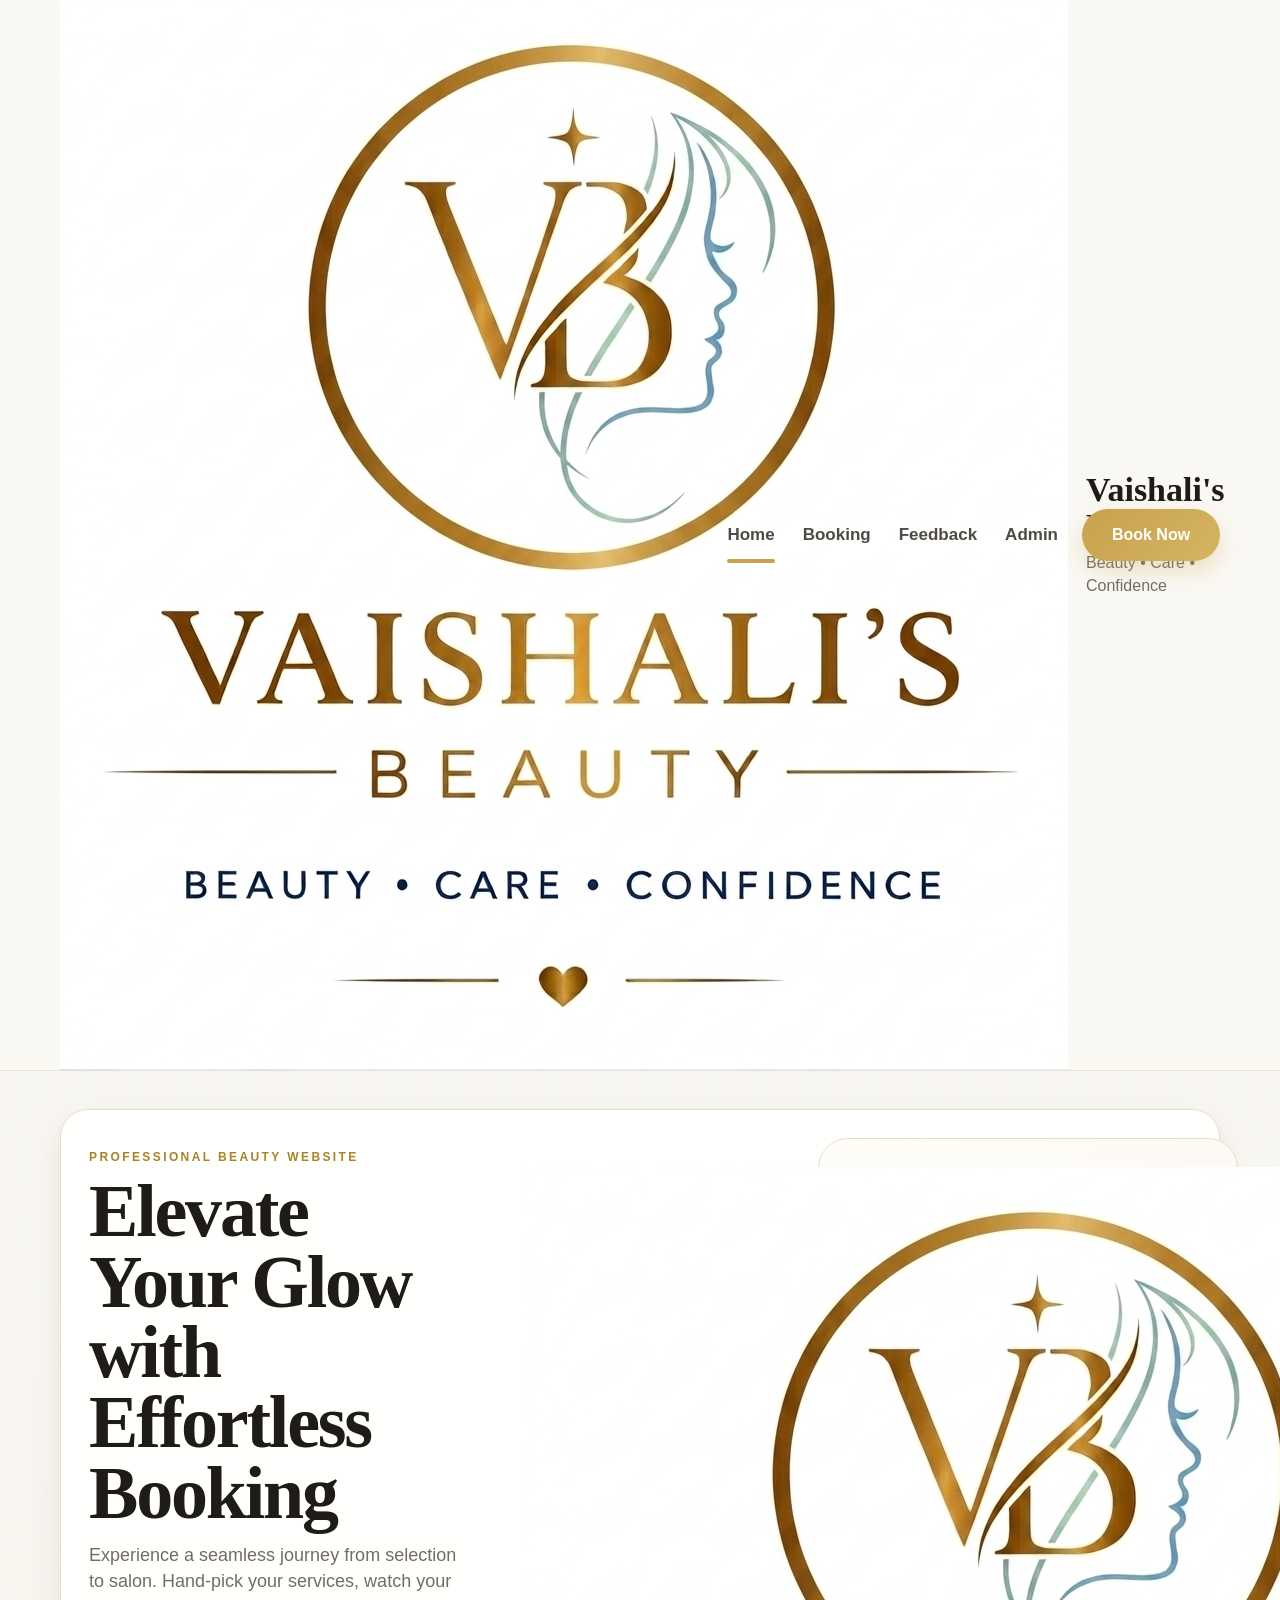
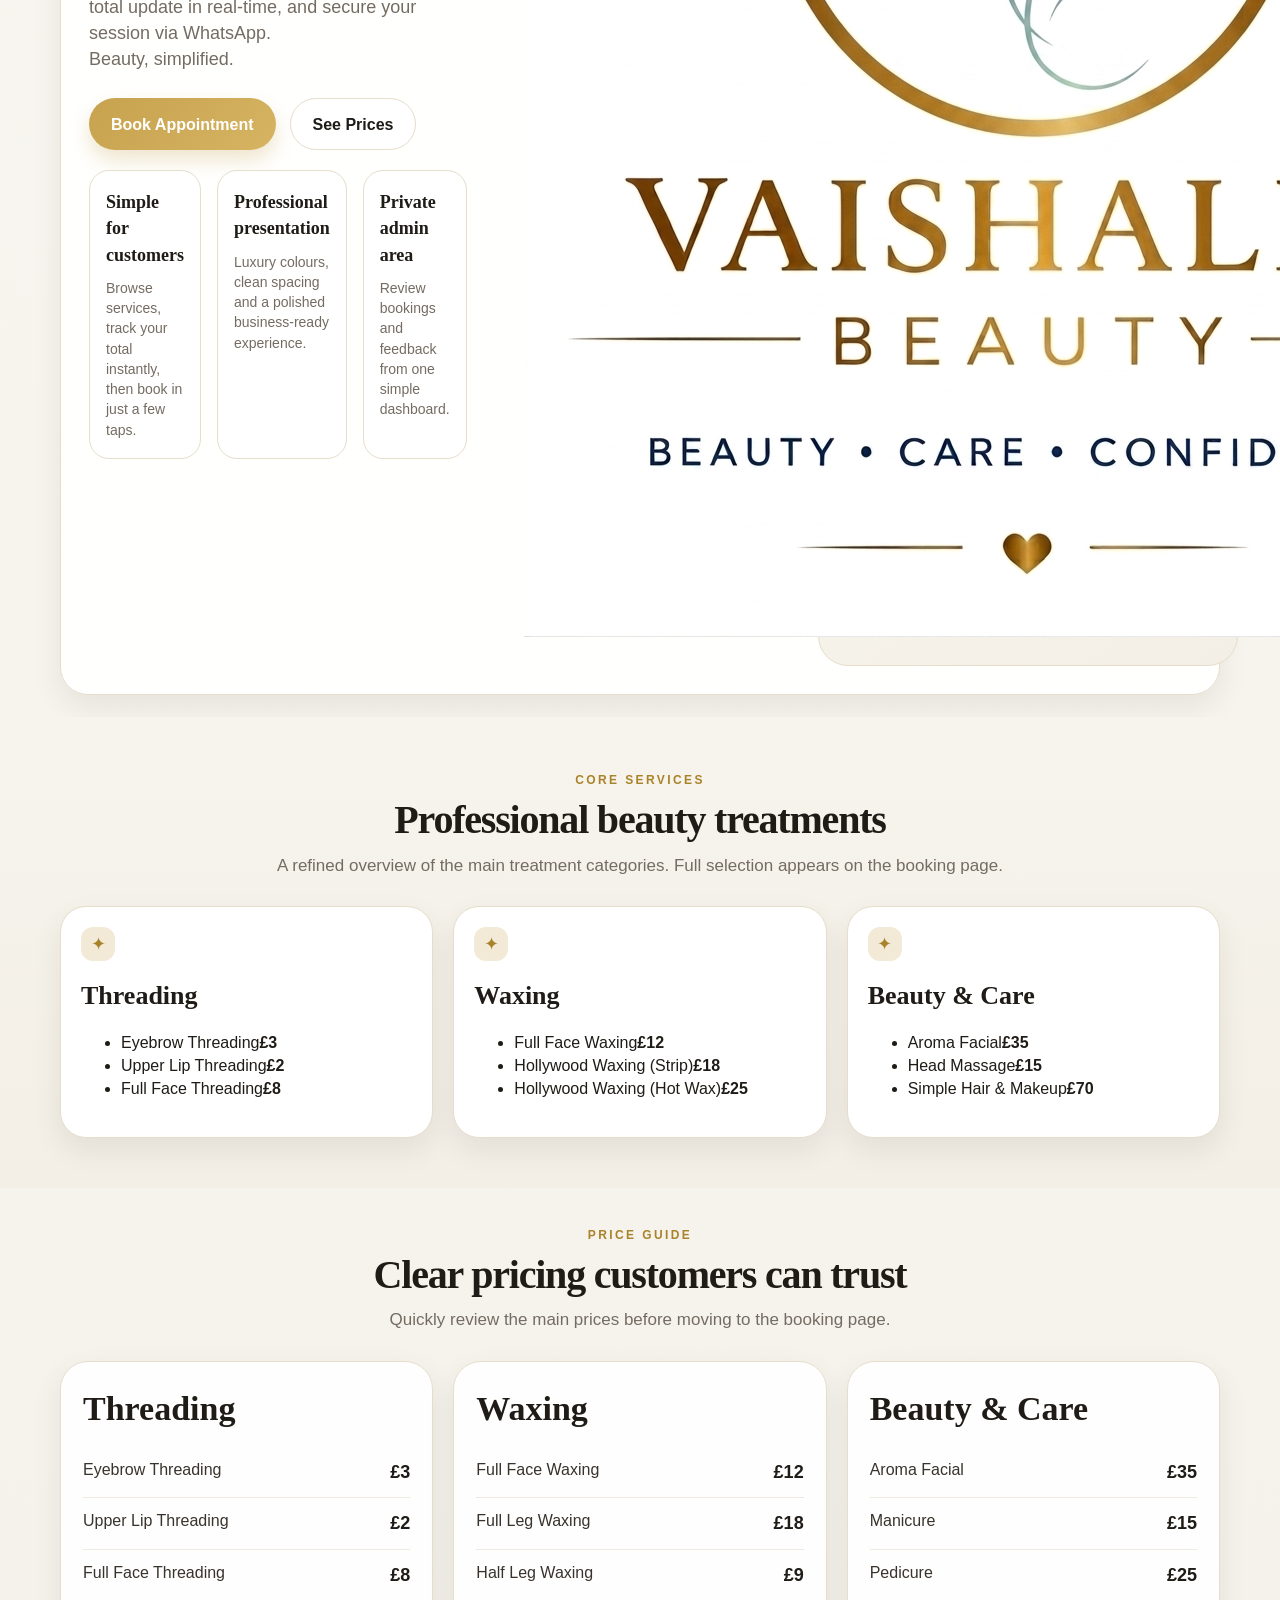
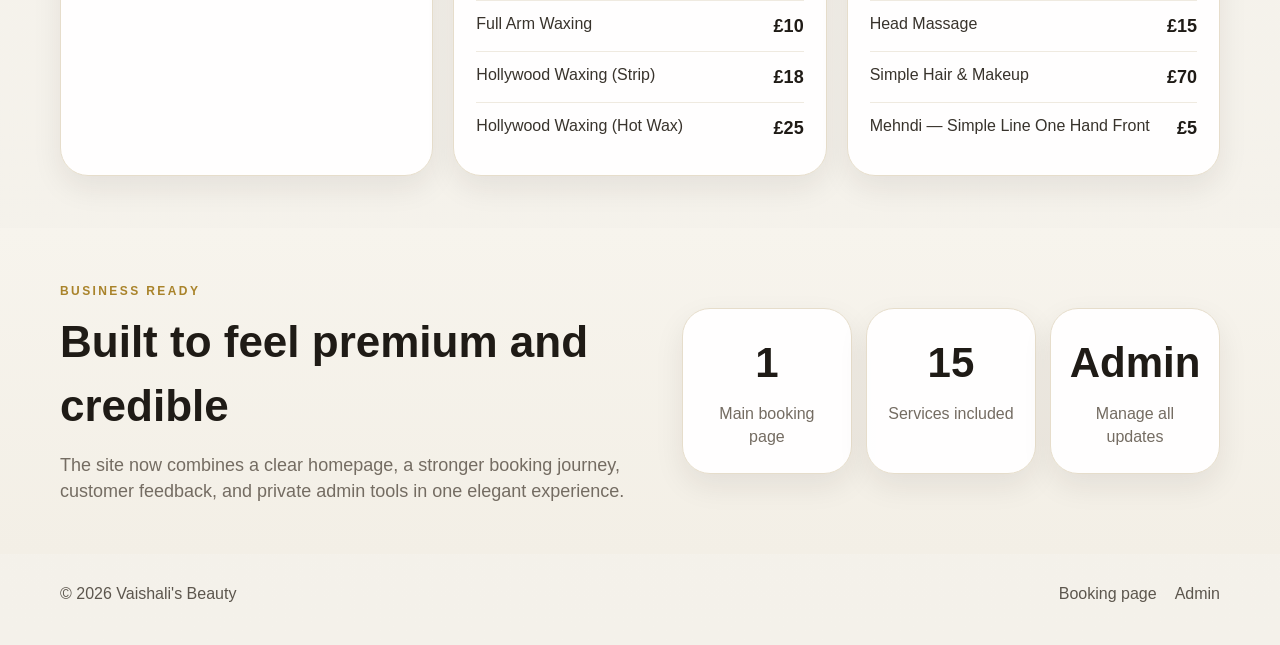
==== commit dd5c65de: "Add files via upload" ====
--- a/index.html
+++ b/index.html
@@ -4,14 +4,15 @@
   <meta charset="UTF-8">
   <meta name="viewport" content="width=device-width, initial-scale=1.0">
   <title>Vaishali's Beauty</title>
-  <meta name="description" content="Professional beauty services with easy booking and WhatsApp confirmation.">
+  <meta name="description" content="Professional beauty treatments with elegant booking and WhatsApp confirmation.">
+  <link rel="icon" type="image/png" href="assets/favicon.png">
   <link rel="stylesheet" href="css/styles.css">
 </head>
 <body>
   <header class="site-header">
     <div class="site-header-inner">
       <a class="brand" href="index.html" aria-label="Vaishali's Beauty home">
-        <div class="brand-mark">VB</div>
+        <img class="brand-logo" src="assets/logo-main.png" alt="Vaishali's Beauty logo">
         <div class="brand-copy">
           <h1>Vaishali's Beauty</h1>
           <p>Beauty • Care • Confidence</p>
@@ -31,12 +32,14 @@
   </header>
 
   <main>
-    <section class="hero section">
+    <section class="section hero">
       <div class="container hero-grid card">
         <div class="hero-copy">
           <span class="eyebrow">Professional Beauty Website</span>
-          <h2 class="hero-title">Elegant booking experience for a trusted beauty business</h2>
-          <p class="hero-text">Customers can select services, adjust quantities, see the total instantly, choose a date and time, and confirm through WhatsApp.</p>
+          <h2 class="hero-title">Elevate Your Glow with Effortless Booking</h2>
+          <p class="hero-text">Experience a seamless journey from selection to salon. Hand-pick your services, watch your total update in real-time, and secure your session via WhatsApp.</p>
+          <p class="hero-text hero-text-small">Beauty, simplified.</p>
+
           <div class="hero-actions">
             <a class="btn btn-primary" href="book.html">Book Appointment</a>
             <a class="btn btn-secondary" href="#prices">See Prices</a>
@@ -45,24 +48,22 @@
           <div class="feature-grid">
             <article class="feature-card">
               <h3>Simple for customers</h3>
-              <p>Select services, see the total, choose date and time.</p>
+              <p>Browse services, track your total instantly, then book in just a few taps.</p>
             </article>
             <article class="feature-card">
               <h3>Professional presentation</h3>
-              <p>Luxury colours, clean structure and a mobile-friendly layout.</p>
+              <p>Luxury colours, clean spacing and a polished business-ready experience.</p>
             </article>
             <article class="feature-card">
               <h3>Private admin area</h3>
-              <p>Manage bookings and feedback in one place.</p>
+              <p>Review bookings and feedback from one simple dashboard.</p>
             </article>
           </div>
         </div>
 
         <div class="hero-visual">
           <div class="logo-card">
-            <div class="hero-logo">VB</div>
-            <div class="logo-title">Vaishali's Beauty</div>
-            <div class="logo-subtitle">Beauty • Care • Confidence</div>
+            <img class="hero-logo-image" src="assets/logo-main.png" alt="Vaishali's Beauty logo">
           </div>
         </div>
       </div>
@@ -73,26 +74,38 @@
         <div class="section-heading center-heading">
           <span class="eyebrow">Core Services</span>
           <h2>Professional beauty treatments</h2>
-          <p>A short homepage with the key categories only. Full service selection is shown on the booking page.</p>
+          <p>A refined overview of the main treatment categories. Full selection appears on the booking page.</p>
         </div>
 
         <div class="services-home-grid">
           <article class="service-preview-card">
             <div class="service-badge">✦</div>
             <h3>Threading</h3>
-            <p>Eyebrow, upper lip and full face threading with clean results and simple pricing.</p>
+            <ul class="service-preview-list">
+              <li><span>Eyebrow Threading</span><strong>£3</strong></li>
+              <li><span>Upper Lip Threading</span><strong>£2</strong></li>
+              <li><span>Full Face Threading</span><strong>£8</strong></li>
+            </ul>
           </article>
 
           <article class="service-preview-card">
             <div class="service-badge">✦</div>
             <h3>Waxing</h3>
-            <p>Face, arm, leg and Hollywood waxing options including strip and hot wax.</p>
+            <ul class="service-preview-list">
+              <li><span>Full Face Waxing</span><strong>£12</strong></li>
+              <li><span>Hollywood Waxing (Strip)</span><strong>£18</strong></li>
+              <li><span>Hollywood Waxing (Hot Wax)</span><strong>£25</strong></li>
+            </ul>
           </article>
 
           <article class="service-preview-card">
             <div class="service-badge">✦</div>
             <h3>Beauty &amp; Care</h3>
-            <p>Facials, manicure, pedicure, massage, makeup and mehndi treatments.</p>
+            <ul class="service-preview-list">
+              <li><span>Aroma Facial</span><strong>£35</strong></li>
+              <li><span>Head Massage</span><strong>£15</strong></li>
+              <li><span>Simple Hair &amp; Makeup</span><strong>£70</strong></li>
+            </ul>
           </article>
         </div>
       </div>
@@ -103,7 +116,7 @@
         <div class="section-heading center-heading">
           <span class="eyebrow">Price Guide</span>
           <h2>Clear pricing customers can trust</h2>
-          <p>Customers can quickly view the main prices before going to the booking page.</p>
+          <p>Quickly review the main prices before moving to the booking page.</p>
         </div>
 
         <div class="price-card-grid">
@@ -142,7 +155,7 @@
         <div class="business-copy">
           <span class="eyebrow">Business Ready</span>
           <h2>Built to feel premium and credible</h2>
-          <p>The site has a clearer business structure: elegant homepage, strong booking flow, customer feedback, and private admin tools.</p>
+          <p>The site now combines a clear homepage, a stronger booking journey, customer feedback, and private admin tools in one elegant experience.</p>
         </div>
 
         <div class="stats-grid">
--- a/css/styles.css
+++ b/css/styles.css
@@ -1,6 +1,157 @@
-body{font-family:Arial;background:#f8f5ef;margin:0}
-.site-header-inner{display:flex;justify-content:space-between;align-items:center;padding:20px}
-.brand{display:flex;gap:10px;align-items:center}
-.brand-mark{border:2px solid gold;border-radius:50%;padding:10px}
-.grid{display:flex;gap:10px;padding:20px}
-.card{background:white;padding:20px;border-radius:10px}
+
+:root{
+  --bg:#f6f3ed;
+  --surface:#ffffff;
+  --surface-soft:#fbf8f2;
+  --border:#e6ddcb;
+  --text:#1f1b16;
+  --muted:#746c62;
+  --gold:#c7a24f;
+  --gold-deep:#a9832a;
+  --radius-xl:28px;
+  --shadow:0 12px 30px rgba(38,31,20,.08);
+  --container:1160px;
+}
+*{box-sizing:border-box}
+html{scroll-behavior:smooth}
+body{
+  margin:0;
+  font-family:Arial,Helvetica,sans-serif;
+  color:var(--text);
+  background:linear-gradient(180deg,#faf8f3 0%, #f4f1ea 100%);
+  line-height:1.45;
+}
+a{text-decoration:none;color:inherit}
+button,input,select,textarea{font:inherit}
+.container{width:min(var(--container),calc(100% - 24px));margin:0 auto}
+.card{background:rgba(255,255,255,.96);border:1px solid var(--border);border-radius:var(--radius-xl);box-shadow:var(--shadow)}
+.card-soft{background:var(--surface-soft);border:1px solid var(--border);border-radius:24px;padding:20px}
+.section{padding:34px 0 52px}
+.section-soft{padding:50px 0;background:linear-gradient(180deg,#f7f4ed 0%, #f3efe6 100%)}
+.eyebrow{display:inline-block;margin-bottom:10px;color:var(--gold-deep);text-transform:uppercase;letter-spacing:.2em;font-size:12px;font-weight:800}
+.section-heading h2,.hero-title,.booking-main h2,.summary-panel h2,.simple-card h2{font-family:Georgia,"Times New Roman",serif;letter-spacing:-.03em}
+.section-heading h2{margin:0 0 12px;font-size:40px;line-height:1.06}
+.section-heading p{margin:0;color:var(--muted);font-size:17px}
+.center-heading{text-align:center;max-width:760px;margin:0 auto 28px}
+.site-header{position:sticky;top:0;z-index:30;background:rgba(250,248,243,.96);backdrop-filter:blur(10px);border-bottom:1px solid rgba(216,204,181,.5)}
+.site-header-inner{width:min(var(--container), calc(100% - 24px));margin:0 auto;min-height:108px;display:flex;align-items:center;justify-content:space-between;gap:24px}
+.brand{display:flex;align-items:center;gap:18px;min-width:0}
+.brand-mark{width:96px;height:96px;flex-shrink:0;border:4px solid var(--gold);border-radius:50%;display:flex;align-items:center;justify-content:center;background:#fffdf8;color:var(--gold-deep);font-family:Georgia,"Times New Roman",serif;font-size:48px;line-height:1}
+.brand-copy{display:flex;flex-direction:column;justify-content:center}
+.brand-copy h1{margin:0;font-family:Georgia,"Times New Roman",serif;font-size:34px;line-height:1.04}
+.brand-copy p{margin:8px 0 0;color:var(--muted);font-size:16px}
+.header-right{display:flex;align-items:center;gap:24px;margin-left:auto}
+.nav{display:flex;align-items:center;gap:28px}
+.nav a{position:relative;padding:8px 0;color:#4f4a43;font-size:17px;font-weight:700}
+.nav a.active::after{content:"";position:absolute;left:0;right:0;bottom:-8px;height:4px;border-radius:999px;background:var(--gold)}
+.btn{display:inline-flex;align-items:center;justify-content:center;min-height:52px;padding:0 22px;border-radius:999px;border:1px solid var(--border);color:var(--text);background:#fff;font-weight:800;cursor:pointer}
+.btn-primary{border:none;background:linear-gradient(135deg,var(--gold) 0%, #d6b462 100%);color:#fff;box-shadow:0 10px 20px rgba(199,162,79,.28)}
+.header-book-btn{min-width:138px}
+.hero{padding:38px 0 22px}
+.hero-grid{padding:28px;display:grid;grid-template-columns:1.05fr .95fr;gap:28px;align-items:stretch}
+.hero-copy{padding:6px 0}
+.hero-title{margin:0 0 14px;font-size:74px;line-height:.95;max-width:520px}
+.hero-text{margin:0;max-width:680px;color:var(--muted);font-size:18px}
+.hero-actions{display:flex;gap:14px;flex-wrap:wrap;margin:26px 0 20px}
+.feature-grid{display:grid;grid-template-columns:repeat(3,1fr);gap:16px}
+.feature-card{background:#fff;border:1px solid var(--border);border-radius:20px;padding:18px 16px}
+.feature-card h3{margin:0 0 10px;font-family:Georgia,"Times New Roman",serif;font-size:18px}
+.feature-card p{margin:0;color:var(--muted);font-size:14px}
+.hero-visual{display:flex;align-items:center;justify-content:center}
+.logo-card{width:min(100%,420px);min-height:430px;background:linear-gradient(145deg,#fffdf8 0%, #f3efe6 100%);border:1px solid var(--border);border-radius:30px;display:flex;flex-direction:column;align-items:center;justify-content:center;padding:28px;text-align:center}
+.hero-logo{width:98px;height:98px;border-radius:50%;border:4px solid var(--gold);display:flex;align-items:center;justify-content:center;color:var(--gold-deep);font-family:Georgia,"Times New Roman",serif;font-size:46px}
+.logo-title{margin-top:24px;font-family:Georgia,"Times New Roman",serif;font-size:44px;color:var(--gold-deep);line-height:1.05}
+.logo-subtitle{margin-top:14px;letter-spacing:.18em;text-transform:uppercase;color:#54504b;font-size:12px}
+.services-home-grid,.price-card-grid{display:grid;grid-template-columns:repeat(3,1fr);gap:20px}
+.service-preview-card{background:#fff;border:1px solid var(--border);border-radius:26px;padding:20px;box-shadow:var(--shadow)}
+.service-badge{width:34px;height:34px;border-radius:12px;display:flex;align-items:center;justify-content:center;background:#f2ead6;color:var(--gold-deep);font-size:18px}
+.service-preview-card h3{margin:16px 0 10px;font-family:Georgia,"Times New Roman",serif;font-size:26px}
+.service-preview-card p{margin:0;color:var(--muted);font-size:16px}
+.price-card{padding:22px}
+.price-card h3{margin:0 0 14px;font-family:Georgia,"Times New Roman",serif;font-size:34px}
+.price-row{display:flex;justify-content:space-between;align-items:flex-start;gap:16px;padding:12px 0;border-bottom:1px solid rgba(216,204,181,.42)}
+.price-row:last-child{border-bottom:none}
+.price-row span{flex:1;color:#38332c;font-size:16px;line-height:1.35}
+.price-row strong{flex-shrink:0;white-space:nowrap;font-size:18px}
+.business-grid{display:grid;grid-template-columns:1fr .9fr;gap:24px;align-items:center}
+.business-copy h2{margin:0 0 14px;font-size:44px}
+.business-copy p{margin:0;color:var(--muted);font-size:18px}
+.stats-grid{display:grid;grid-template-columns:repeat(3,1fr);gap:14px}
+.stat-card{padding:24px 18px;text-align:center}
+.stat-card strong{display:block;font-size:42px;margin-bottom:8px}
+.stat-card span{color:var(--muted)}
+.site-footer{padding:28px 0 40px}
+.site-footer-inner{display:flex;justify-content:space-between;gap:16px;flex-wrap:wrap;color:#5c564d}
+.footer-links{display:flex;gap:18px}
+.booking-layout{display:grid;grid-template-columns:minmax(0,1.1fr) minmax(320px,.9fr);gap:22px;align-items:start}
+.booking-main,.summary-panel,.simple-card{padding:28px}
+.booking-main h2,.summary-panel h2,.simple-card h2{margin:0 0 12px;font-size:58px;line-height:.98}
+.booking-main>.section-heading{margin-bottom:18px}
+.service-category{margin-bottom:28px}
+.service-category h3{margin:0 0 14px;color:var(--gold-deep);font-size:13px;letter-spacing:.2em;text-transform:uppercase}
+.service-list{display:grid;gap:14px}
+.service-card{background:#fff;border:1px solid var(--border);border-radius:28px;padding:18px 20px}
+.service-card-main{display:grid;grid-template-columns:90px 1fr auto;gap:18px;align-items:center}
+.service-icon{width:90px;height:90px;border-radius:26px;background:#f2ead6;color:var(--gold-deep);display:flex;align-items:center;justify-content:center;font-size:34px}
+.service-text{min-width:0}
+.service-name{margin:0 0 8px;font-weight:800;font-size:20px;line-height:1.2}
+.service-price{color:var(--muted);font-size:17px}
+.service-controls{display:flex;align-items:center;gap:10px;justify-self:end}
+.qty-btn{width:56px;height:56px;border-radius:20px;border:1px solid #d8ccb5;background:#f6f1e7;color:var(--text);font-size:38px;line-height:1;display:flex;align-items:center;justify-content:center}
+.qty-value{min-width:28px;text-align:center;font-size:28px;font-weight:800}
+.total-bar{margin-top:8px;display:flex;justify-content:space-between;align-items:center;font-size:22px}
+.total-bar strong{font-size:28px}
+.booking-form{display:grid;gap:18px;margin-top:20px}
+.form-row{display:grid;grid-template-columns:1fr 1fr;gap:16px}
+.form-field{display:flex;flex-direction:column;gap:8px}
+.form-field label{font-weight:800;font-size:16px}
+.form-field input,.form-field select,.form-field textarea{width:100%;min-height:62px;border-radius:24px;border:1px solid var(--border);background:#fff;padding:0 18px;color:var(--text);outline:none}
+.form-field textarea{min-height:150px;resize:vertical;padding:16px 18px}
+.form-field input:focus,.form-field select:focus,.form-field textarea:focus{border-color:var(--gold);box-shadow:0 0 0 4px rgba(199,162,79,.12)}
+.form-note h3{margin:0 0 10px;font-size:20px}
+.form-note p{margin:0;color:var(--muted)}
+.status-message{min-height:22px;font-weight:700}
+.status-success{color:#2f8d57}
+.status-error{color:#b74a4a}
+.booking-actions{display:flex;gap:12px;flex-wrap:wrap}
+.summary-panel{position:sticky;top:124px}
+.summary-panel h2{font-size:42px}
+.summary-card{margin-top:16px}
+.summary-card h3{margin:0 0 12px;font-family:Georgia,"Times New Roman",serif;font-size:22px}
+.summary-list.empty{color:var(--muted)}
+.summary-line{display:flex;justify-content:space-between;gap:12px;align-items:flex-start;padding:12px 0;border-bottom:1px solid rgba(216,204,181,.45)}
+.summary-line:last-child{border-bottom:none;padding-bottom:0}
+.summary-line span{color:#5f584f}
+.summary-total{font-size:30px;font-weight:800}
+.simple-page{max-width:1000px}
+.admin-columns{display:grid;grid-template-columns:1fr 1fr;gap:18px}
+.admin-box h3{margin:0 0 12px}
+.admin-item{padding:12px 0;border-bottom:1px solid rgba(216,204,181,.45)}
+.admin-item:last-child{border-bottom:none}
+.empty-note{color:var(--muted)}
+@media (max-width:1024px){.hero-grid,.booking-layout,.business-grid,.price-card-grid,.services-home-grid{grid-template-columns:1fr}.feature-grid,.stats-grid,.admin-columns{grid-template-columns:1fr}.summary-panel{position:static;top:auto}.hero-title{font-size:56px;max-width:none}}
+@media (max-width:760px){
+  .site-header-inner{min-height:unset;padding:16px 0;flex-direction:column;align-items:center;gap:16px}
+  .brand{width:100%;justify-content:center;text-align:center;gap:14px}
+  .brand-mark{width:82px;height:82px;font-size:40px}
+  .brand-copy h1{font-size:28px}
+  .header-right{width:100%;flex-direction:column;gap:12px;margin-left:0}
+  .nav{width:100%;justify-content:center;gap:20px;flex-wrap:wrap}
+  .header-book-btn{min-width:140px}
+  .hero{padding-top:18px}
+  .hero-grid{padding:20px}
+  .hero-title{font-size:44px}
+  .logo-card{min-height:260px}
+  .logo-title{font-size:34px}
+  .section-heading h2{font-size:34px}
+  .booking-main,.summary-panel,.simple-card{padding:20px}
+  .booking-main h2,.summary-panel h2,.simple-card h2{font-size:36px}
+  .service-card-main{grid-template-columns:1fr;gap:14px}
+  .service-icon{width:64px;height:64px;border-radius:18px;font-size:26px}
+  .service-controls{justify-self:start}
+  .qty-btn{width:48px;height:48px;border-radius:16px;font-size:34px}
+  .qty-value{font-size:24px}
+  .form-row{grid-template-columns:1fr}
+  .booking-actions{flex-direction:column}
+  .booking-actions .btn{width:100%}
+}
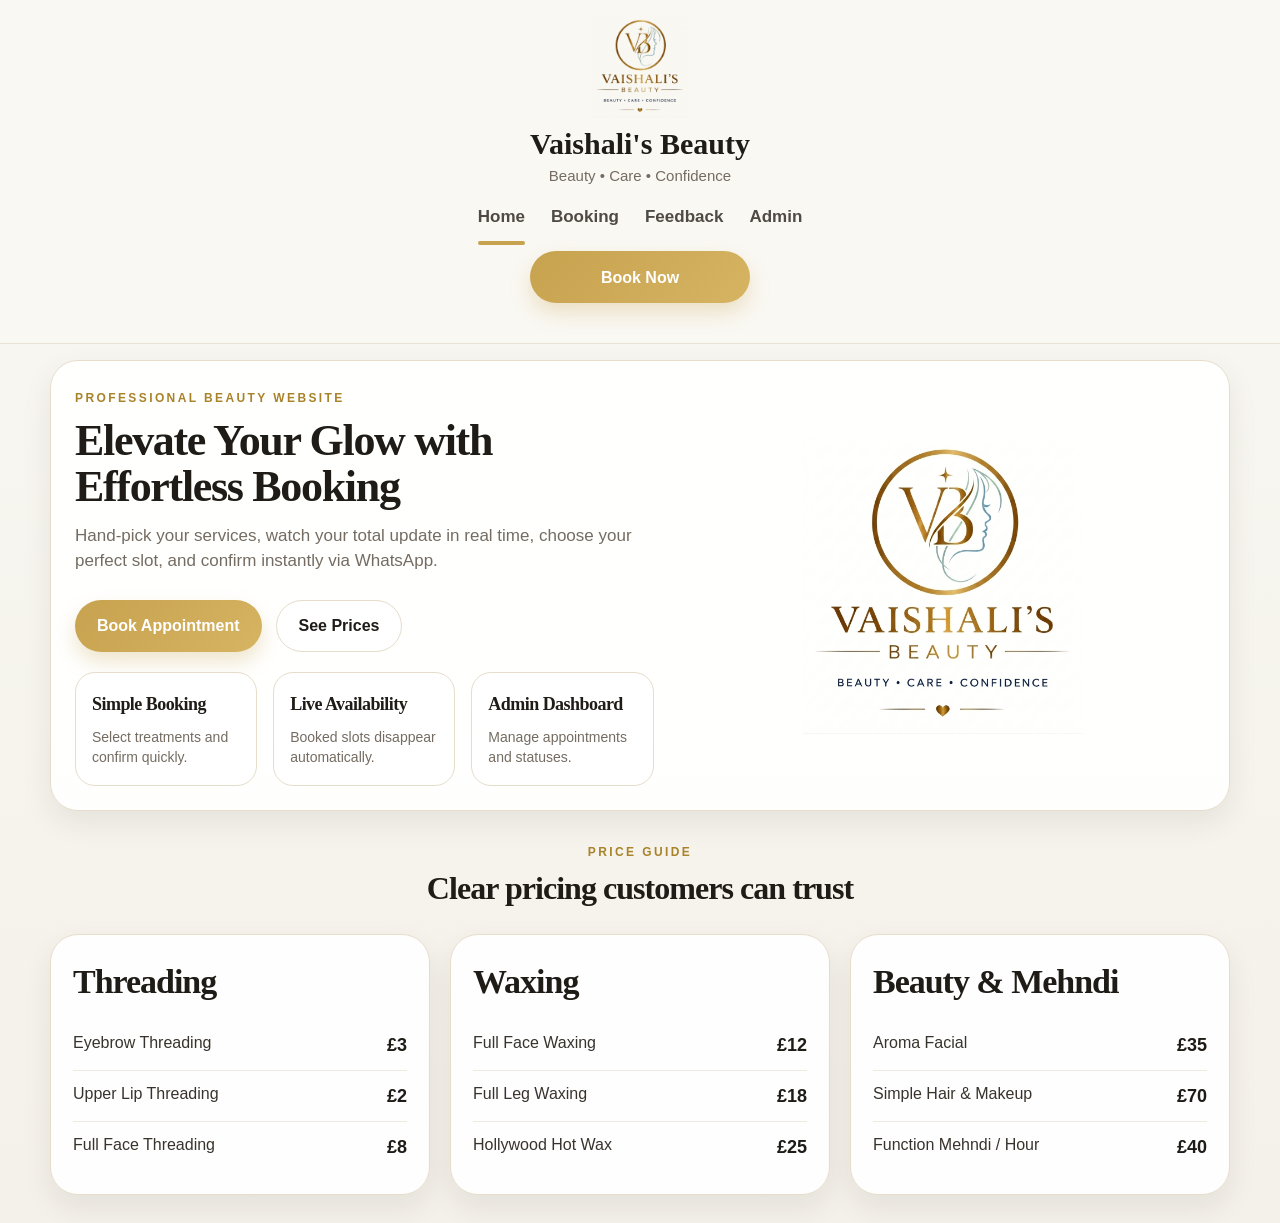
==== commit afc886a8: "Add files via upload" ====
--- a/index.html
+++ b/index.html
@@ -1,180 +1 @@
-<!doctype html>
-<html lang="en">
-<head>
-  <meta charset="UTF-8">
-  <meta name="viewport" content="width=device-width, initial-scale=1.0">
-  <title>Vaishali's Beauty</title>
-  <meta name="description" content="Professional beauty treatments with elegant booking and WhatsApp confirmation.">
-  <link rel="icon" type="image/png" href="assets/favicon.png">
-  <link rel="stylesheet" href="css/styles.css">
-</head>
-<body>
-  <header class="site-header">
-    <div class="site-header-inner">
-      <a class="brand" href="index.html" aria-label="Vaishali's Beauty home">
-        <img class="brand-logo" src="assets/logo-main.png" alt="Vaishali's Beauty logo">
-        <div class="brand-copy">
-          <h1>Vaishali's Beauty</h1>
-          <p>Beauty • Care • Confidence</p>
-        </div>
-      </a>
-
-      <div class="header-right">
-        <nav class="nav" aria-label="Main navigation">
-          <a class="active" href="index.html">Home</a>
-          <a href="book.html">Booking</a>
-          <a href="feedback.html">Feedback</a>
-          <a href="admin.html">Admin</a>
-        </nav>
-        <a class="btn btn-primary header-book-btn" href="book.html">Book Now</a>
-      </div>
-    </div>
-  </header>
-
-  <main>
-    <section class="section hero">
-      <div class="container hero-grid card">
-        <div class="hero-copy">
-          <span class="eyebrow">Professional Beauty Website</span>
-          <h2 class="hero-title">Elevate Your Glow with Effortless Booking</h2>
-          <p class="hero-text">Experience a seamless journey from selection to salon. Hand-pick your services, watch your total update in real-time, and secure your session via WhatsApp.</p>
-          <p class="hero-text hero-text-small">Beauty, simplified.</p>
-
-          <div class="hero-actions">
-            <a class="btn btn-primary" href="book.html">Book Appointment</a>
-            <a class="btn btn-secondary" href="#prices">See Prices</a>
-          </div>
-
-          <div class="feature-grid">
-            <article class="feature-card">
-              <h3>Simple for customers</h3>
-              <p>Browse services, track your total instantly, then book in just a few taps.</p>
-            </article>
-            <article class="feature-card">
-              <h3>Professional presentation</h3>
-              <p>Luxury colours, clean spacing and a polished business-ready experience.</p>
-            </article>
-            <article class="feature-card">
-              <h3>Private admin area</h3>
-              <p>Review bookings and feedback from one simple dashboard.</p>
-            </article>
-          </div>
-        </div>
-
-        <div class="hero-visual">
-          <div class="logo-card">
-            <img class="hero-logo-image" src="assets/logo-main.png" alt="Vaishali's Beauty logo">
-          </div>
-        </div>
-      </div>
-    </section>
-
-    <section class="section section-soft">
-      <div class="container">
-        <div class="section-heading center-heading">
-          <span class="eyebrow">Core Services</span>
-          <h2>Professional beauty treatments</h2>
-          <p>A refined overview of the main treatment categories. Full selection appears on the booking page.</p>
-        </div>
-
-        <div class="services-home-grid">
-          <article class="service-preview-card">
-            <div class="service-badge">✦</div>
-            <h3>Threading</h3>
-            <ul class="service-preview-list">
-              <li><span>Eyebrow Threading</span><strong>£3</strong></li>
-              <li><span>Upper Lip Threading</span><strong>£2</strong></li>
-              <li><span>Full Face Threading</span><strong>£8</strong></li>
-            </ul>
-          </article>
-
-          <article class="service-preview-card">
-            <div class="service-badge">✦</div>
-            <h3>Waxing</h3>
-            <ul class="service-preview-list">
-              <li><span>Full Face Waxing</span><strong>£12</strong></li>
-              <li><span>Hollywood Waxing (Strip)</span><strong>£18</strong></li>
-              <li><span>Hollywood Waxing (Hot Wax)</span><strong>£25</strong></li>
-            </ul>
-          </article>
-
-          <article class="service-preview-card">
-            <div class="service-badge">✦</div>
-            <h3>Beauty &amp; Care</h3>
-            <ul class="service-preview-list">
-              <li><span>Aroma Facial</span><strong>£35</strong></li>
-              <li><span>Head Massage</span><strong>£15</strong></li>
-              <li><span>Simple Hair &amp; Makeup</span><strong>£70</strong></li>
-            </ul>
-          </article>
-        </div>
-      </div>
-    </section>
-
-    <section class="section" id="prices">
-      <div class="container">
-        <div class="section-heading center-heading">
-          <span class="eyebrow">Price Guide</span>
-          <h2>Clear pricing customers can trust</h2>
-          <p>Quickly review the main prices before moving to the booking page.</p>
-        </div>
-
-        <div class="price-card-grid">
-          <section class="price-card card">
-            <h3>Threading</h3>
-            <div class="price-row"><span>Eyebrow Threading</span><strong>£3</strong></div>
-            <div class="price-row"><span>Upper Lip Threading</span><strong>£2</strong></div>
-            <div class="price-row"><span>Full Face Threading</span><strong>£8</strong></div>
-          </section>
-
-          <section class="price-card card">
-            <h3>Waxing</h3>
-            <div class="price-row"><span>Full Face Waxing</span><strong>£12</strong></div>
-            <div class="price-row"><span>Full Leg Waxing</span><strong>£18</strong></div>
-            <div class="price-row"><span>Half Leg Waxing</span><strong>£9</strong></div>
-            <div class="price-row"><span>Full Arm Waxing</span><strong>£10</strong></div>
-            <div class="price-row"><span>Hollywood Waxing (Strip)</span><strong>£18</strong></div>
-            <div class="price-row"><span>Hollywood Waxing (Hot Wax)</span><strong>£25</strong></div>
-          </section>
-
-          <section class="price-card card">
-            <h3>Beauty &amp; Care</h3>
-            <div class="price-row"><span>Aroma Facial</span><strong>£35</strong></div>
-            <div class="price-row"><span>Manicure</span><strong>£15</strong></div>
-            <div class="price-row"><span>Pedicure</span><strong>£25</strong></div>
-            <div class="price-row"><span>Head Massage</span><strong>£15</strong></div>
-            <div class="price-row"><span>Simple Hair &amp; Makeup</span><strong>£70</strong></div>
-            <div class="price-row"><span>Mehndi — Simple Line One Hand Front</span><strong>£5</strong></div>
-          </section>
-        </div>
-      </div>
-    </section>
-
-    <section class="section section-soft">
-      <div class="container business-grid">
-        <div class="business-copy">
-          <span class="eyebrow">Business Ready</span>
-          <h2>Built to feel premium and credible</h2>
-          <p>The site now combines a clear homepage, a stronger booking journey, customer feedback, and private admin tools in one elegant experience.</p>
-        </div>
-
-        <div class="stats-grid">
-          <div class="stat-card card"><strong>1</strong><span>Main booking page</span></div>
-          <div class="stat-card card"><strong>15</strong><span>Services included</span></div>
-          <div class="stat-card card"><strong>Admin</strong><span>Manage all updates</span></div>
-        </div>
-      </div>
-    </section>
-  </main>
-
-  <footer class="site-footer">
-    <div class="container site-footer-inner">
-      <span>© 2026 Vaishali's Beauty</span>
-      <div class="footer-links">
-        <a href="book.html">Booking page</a>
-        <a href="admin.html">Admin</a>
-      </div>
-    </div>
-  </footer>
-</body>
-</html>
+<!doctype html><html lang="en"><head><meta charset="UTF-8"><meta name="viewport" content="width=device-width, initial-scale=1.0"><title>Vaishali's Beauty</title><link rel="stylesheet" href="css/styles.css"></head><body><header class="site-header"><div class="site-header-inner"><a class="brand" href="index.html"><img class="brand-logo" src="assets/logo-main.png" alt="Vaishali Beauty logo"><div class="brand-copy"><h1>Vaishali&apos;s Beauty</h1><p>Beauty • Care • Confidence</p></div></a><div class="header-right"><nav class="nav"><a class="active" href="index.html">Home</a><a class="" href="book.html">Booking</a><a class="" href="feedback.html">Feedback</a><a class="" href="admin.html">Admin</a></nav><a class="btn btn-primary header-book-btn" href="book.html">Book Now</a></div></div></header><main><section class="section hero"><div class="container hero-grid card"><div><span class="eyebrow">Professional Beauty Website</span><h2 class="hero-title">Elevate Your Glow with Effortless Booking</h2><p class="hero-text">Hand-pick your services, watch your total update in real time, choose your perfect slot, and confirm instantly via WhatsApp.</p><div class="hero-actions"><a class="btn btn-primary" href="book.html">Book Appointment</a><a class="btn btn-secondary" href="#prices">See Prices</a></div><div class="feature-grid"><article class="feature-card"><h3>Simple Booking</h3><p>Select treatments and confirm quickly.</p></article><article class="feature-card"><h3>Live Availability</h3><p>Booked slots disappear automatically.</p></article><article class="feature-card"><h3>Admin Dashboard</h3><p>Manage appointments and statuses.</p></article></div></div><div class="hero-visual"><div class="logo-card"><img class="hero-logo-image" src="assets/logo-main.png" alt="Logo"></div></div></div></section><section class="section" id="prices"><div class="container"><div class="section-heading center-heading"><span class="eyebrow">Price Guide</span><h2>Clear pricing customers can trust</h2></div><div class="price-card-grid"><section class="price-card card"><h3>Threading</h3><div class="price-row"><span>Eyebrow Threading</span><strong>£3</strong></div><div class="price-row"><span>Upper Lip Threading</span><strong>£2</strong></div><div class="price-row"><span>Full Face Threading</span><strong>£8</strong></div></section><section class="price-card card"><h3>Waxing</h3><div class="price-row"><span>Full Face Waxing</span><strong>£12</strong></div><div class="price-row"><span>Full Leg Waxing</span><strong>£18</strong></div><div class="price-row"><span>Hollywood Hot Wax</span><strong>£25</strong></div></section><section class="price-card card"><h3>Beauty & Mehndi</h3><div class="price-row"><span>Aroma Facial</span><strong>£35</strong></div><div class="price-row"><span>Simple Hair & Makeup</span><strong>£70</strong></div><div class="price-row"><span>Function Mehndi / Hour</span><strong>£40</strong></div></section></div></div></section></main></body></html>
--- a/css/styles.css
+++ b/css/styles.css
@@ -1,157 +1,710 @@
-
-:root{
-  --bg:#f6f3ed;
-  --surface:#ffffff;
+/* ============================================================
+   VAISHALI'S BEAUTY — styles.css
+   Single source of truth. No patch blocks. No !important.
+   ============================================================ */
+
+/* ── TOKENS ─────────────────────────────────────────────── */
+:root {
+  --bg:          #f6f3ed;
+  --surface:     #ffffff;
   --surface-soft:#fbf8f2;
-  --border:#e6ddcb;
-  --text:#1f1b16;
-  --muted:#746c62;
-  --gold:#c7a24f;
-  --gold-deep:#a9832a;
-  --radius-xl:28px;
-  --shadow:0 12px 30px rgba(38,31,20,.08);
-  --container:1160px;
-}
-*{box-sizing:border-box}
-html{scroll-behavior:smooth}
-body{
-  margin:0;
-  font-family:Arial,Helvetica,sans-serif;
-  color:var(--text);
-  background:linear-gradient(180deg,#faf8f3 0%, #f4f1ea 100%);
-  line-height:1.45;
-}
-a{text-decoration:none;color:inherit}
-button,input,select,textarea{font:inherit}
-.container{width:min(var(--container),calc(100% - 24px));margin:0 auto}
-.card{background:rgba(255,255,255,.96);border:1px solid var(--border);border-radius:var(--radius-xl);box-shadow:var(--shadow)}
-.card-soft{background:var(--surface-soft);border:1px solid var(--border);border-radius:24px;padding:20px}
-.section{padding:34px 0 52px}
-.section-soft{padding:50px 0;background:linear-gradient(180deg,#f7f4ed 0%, #f3efe6 100%)}
-.eyebrow{display:inline-block;margin-bottom:10px;color:var(--gold-deep);text-transform:uppercase;letter-spacing:.2em;font-size:12px;font-weight:800}
-.section-heading h2,.hero-title,.booking-main h2,.summary-panel h2,.simple-card h2{font-family:Georgia,"Times New Roman",serif;letter-spacing:-.03em}
-.section-heading h2{margin:0 0 12px;font-size:40px;line-height:1.06}
-.section-heading p{margin:0;color:var(--muted);font-size:17px}
-.center-heading{text-align:center;max-width:760px;margin:0 auto 28px}
-.site-header{position:sticky;top:0;z-index:30;background:rgba(250,248,243,.96);backdrop-filter:blur(10px);border-bottom:1px solid rgba(216,204,181,.5)}
-.site-header-inner{width:min(var(--container), calc(100% - 24px));margin:0 auto;min-height:108px;display:flex;align-items:center;justify-content:space-between;gap:24px}
-.brand{display:flex;align-items:center;gap:18px;min-width:0}
-.brand-mark{width:96px;height:96px;flex-shrink:0;border:4px solid var(--gold);border-radius:50%;display:flex;align-items:center;justify-content:center;background:#fffdf8;color:var(--gold-deep);font-family:Georgia,"Times New Roman",serif;font-size:48px;line-height:1}
-.brand-copy{display:flex;flex-direction:column;justify-content:center}
-.brand-copy h1{margin:0;font-family:Georgia,"Times New Roman",serif;font-size:34px;line-height:1.04}
-.brand-copy p{margin:8px 0 0;color:var(--muted);font-size:16px}
-.header-right{display:flex;align-items:center;gap:24px;margin-left:auto}
-.nav{display:flex;align-items:center;gap:28px}
-.nav a{position:relative;padding:8px 0;color:#4f4a43;font-size:17px;font-weight:700}
-.nav a.active::after{content:"";position:absolute;left:0;right:0;bottom:-8px;height:4px;border-radius:999px;background:var(--gold)}
-.btn{display:inline-flex;align-items:center;justify-content:center;min-height:52px;padding:0 22px;border-radius:999px;border:1px solid var(--border);color:var(--text);background:#fff;font-weight:800;cursor:pointer}
-.btn-primary{border:none;background:linear-gradient(135deg,var(--gold) 0%, #d6b462 100%);color:#fff;box-shadow:0 10px 20px rgba(199,162,79,.28)}
-.header-book-btn{min-width:138px}
-.hero{padding:38px 0 22px}
-.hero-grid{padding:28px;display:grid;grid-template-columns:1.05fr .95fr;gap:28px;align-items:stretch}
-.hero-copy{padding:6px 0}
-.hero-title{margin:0 0 14px;font-size:74px;line-height:.95;max-width:520px}
-.hero-text{margin:0;max-width:680px;color:var(--muted);font-size:18px}
-.hero-actions{display:flex;gap:14px;flex-wrap:wrap;margin:26px 0 20px}
-.feature-grid{display:grid;grid-template-columns:repeat(3,1fr);gap:16px}
-.feature-card{background:#fff;border:1px solid var(--border);border-radius:20px;padding:18px 16px}
-.feature-card h3{margin:0 0 10px;font-family:Georgia,"Times New Roman",serif;font-size:18px}
-.feature-card p{margin:0;color:var(--muted);font-size:14px}
-.hero-visual{display:flex;align-items:center;justify-content:center}
-.logo-card{width:min(100%,420px);min-height:430px;background:linear-gradient(145deg,#fffdf8 0%, #f3efe6 100%);border:1px solid var(--border);border-radius:30px;display:flex;flex-direction:column;align-items:center;justify-content:center;padding:28px;text-align:center}
-.hero-logo{width:98px;height:98px;border-radius:50%;border:4px solid var(--gold);display:flex;align-items:center;justify-content:center;color:var(--gold-deep);font-family:Georgia,"Times New Roman",serif;font-size:46px}
-.logo-title{margin-top:24px;font-family:Georgia,"Times New Roman",serif;font-size:44px;color:var(--gold-deep);line-height:1.05}
-.logo-subtitle{margin-top:14px;letter-spacing:.18em;text-transform:uppercase;color:#54504b;font-size:12px}
-.services-home-grid,.price-card-grid{display:grid;grid-template-columns:repeat(3,1fr);gap:20px}
-.service-preview-card{background:#fff;border:1px solid var(--border);border-radius:26px;padding:20px;box-shadow:var(--shadow)}
-.service-badge{width:34px;height:34px;border-radius:12px;display:flex;align-items:center;justify-content:center;background:#f2ead6;color:var(--gold-deep);font-size:18px}
-.service-preview-card h3{margin:16px 0 10px;font-family:Georgia,"Times New Roman",serif;font-size:26px}
-.service-preview-card p{margin:0;color:var(--muted);font-size:16px}
-.price-card{padding:22px}
-.price-card h3{margin:0 0 14px;font-family:Georgia,"Times New Roman",serif;font-size:34px}
-.price-row{display:flex;justify-content:space-between;align-items:flex-start;gap:16px;padding:12px 0;border-bottom:1px solid rgba(216,204,181,.42)}
-.price-row:last-child{border-bottom:none}
-.price-row span{flex:1;color:#38332c;font-size:16px;line-height:1.35}
-.price-row strong{flex-shrink:0;white-space:nowrap;font-size:18px}
-.business-grid{display:grid;grid-template-columns:1fr .9fr;gap:24px;align-items:center}
-.business-copy h2{margin:0 0 14px;font-size:44px}
-.business-copy p{margin:0;color:var(--muted);font-size:18px}
-.stats-grid{display:grid;grid-template-columns:repeat(3,1fr);gap:14px}
-.stat-card{padding:24px 18px;text-align:center}
-.stat-card strong{display:block;font-size:42px;margin-bottom:8px}
-.stat-card span{color:var(--muted)}
-.site-footer{padding:28px 0 40px}
-.site-footer-inner{display:flex;justify-content:space-between;gap:16px;flex-wrap:wrap;color:#5c564d}
-.footer-links{display:flex;gap:18px}
-.booking-layout{display:grid;grid-template-columns:minmax(0,1.1fr) minmax(320px,.9fr);gap:22px;align-items:start}
-.booking-main,.summary-panel,.simple-card{padding:28px}
-.booking-main h2,.summary-panel h2,.simple-card h2{margin:0 0 12px;font-size:58px;line-height:.98}
-.booking-main>.section-heading{margin-bottom:18px}
-.service-category{margin-bottom:28px}
-.service-category h3{margin:0 0 14px;color:var(--gold-deep);font-size:13px;letter-spacing:.2em;text-transform:uppercase}
-.service-list{display:grid;gap:14px}
-.service-card{background:#fff;border:1px solid var(--border);border-radius:28px;padding:18px 20px}
-.service-card-main{display:grid;grid-template-columns:90px 1fr auto;gap:18px;align-items:center}
-.service-icon{width:90px;height:90px;border-radius:26px;background:#f2ead6;color:var(--gold-deep);display:flex;align-items:center;justify-content:center;font-size:34px}
-.service-text{min-width:0}
-.service-name{margin:0 0 8px;font-weight:800;font-size:20px;line-height:1.2}
-.service-price{color:var(--muted);font-size:17px}
-.service-controls{display:flex;align-items:center;gap:10px;justify-self:end}
-.qty-btn{width:56px;height:56px;border-radius:20px;border:1px solid #d8ccb5;background:#f6f1e7;color:var(--text);font-size:38px;line-height:1;display:flex;align-items:center;justify-content:center}
-.qty-value{min-width:28px;text-align:center;font-size:28px;font-weight:800}
-.total-bar{margin-top:8px;display:flex;justify-content:space-between;align-items:center;font-size:22px}
-.total-bar strong{font-size:28px}
-.booking-form{display:grid;gap:18px;margin-top:20px}
-.form-row{display:grid;grid-template-columns:1fr 1fr;gap:16px}
-.form-field{display:flex;flex-direction:column;gap:8px}
-.form-field label{font-weight:800;font-size:16px}
-.form-field input,.form-field select,.form-field textarea{width:100%;min-height:62px;border-radius:24px;border:1px solid var(--border);background:#fff;padding:0 18px;color:var(--text);outline:none}
-.form-field textarea{min-height:150px;resize:vertical;padding:16px 18px}
-.form-field input:focus,.form-field select:focus,.form-field textarea:focus{border-color:var(--gold);box-shadow:0 0 0 4px rgba(199,162,79,.12)}
-.form-note h3{margin:0 0 10px;font-size:20px}
-.form-note p{margin:0;color:var(--muted)}
-.status-message{min-height:22px;font-weight:700}
-.status-success{color:#2f8d57}
-.status-error{color:#b74a4a}
-.booking-actions{display:flex;gap:12px;flex-wrap:wrap}
-.summary-panel{position:sticky;top:124px}
-.summary-panel h2{font-size:42px}
-.summary-card{margin-top:16px}
-.summary-card h3{margin:0 0 12px;font-family:Georgia,"Times New Roman",serif;font-size:22px}
-.summary-list.empty{color:var(--muted)}
-.summary-line{display:flex;justify-content:space-between;gap:12px;align-items:flex-start;padding:12px 0;border-bottom:1px solid rgba(216,204,181,.45)}
-.summary-line:last-child{border-bottom:none;padding-bottom:0}
-.summary-line span{color:#5f584f}
-.summary-total{font-size:30px;font-weight:800}
-.simple-page{max-width:1000px}
-.admin-columns{display:grid;grid-template-columns:1fr 1fr;gap:18px}
-.admin-box h3{margin:0 0 12px}
-.admin-item{padding:12px 0;border-bottom:1px solid rgba(216,204,181,.45)}
-.admin-item:last-child{border-bottom:none}
-.empty-note{color:var(--muted)}
-@media (max-width:1024px){.hero-grid,.booking-layout,.business-grid,.price-card-grid,.services-home-grid{grid-template-columns:1fr}.feature-grid,.stats-grid,.admin-columns{grid-template-columns:1fr}.summary-panel{position:static;top:auto}.hero-title{font-size:56px;max-width:none}}
-@media (max-width:760px){
-  .site-header-inner{min-height:unset;padding:16px 0;flex-direction:column;align-items:center;gap:16px}
-  .brand{width:100%;justify-content:center;text-align:center;gap:14px}
-  .brand-mark{width:82px;height:82px;font-size:40px}
-  .brand-copy h1{font-size:28px}
-  .header-right{width:100%;flex-direction:column;gap:12px;margin-left:0}
-  .nav{width:100%;justify-content:center;gap:20px;flex-wrap:wrap}
-  .header-book-btn{min-width:140px}
-  .hero{padding-top:18px}
-  .hero-grid{padding:20px}
-  .hero-title{font-size:44px}
-  .logo-card{min-height:260px}
-  .logo-title{font-size:34px}
-  .section-heading h2{font-size:34px}
-  .booking-main,.summary-panel,.simple-card{padding:20px}
-  .booking-main h2,.summary-panel h2,.simple-card h2{font-size:36px}
-  .service-card-main{grid-template-columns:1fr;gap:14px}
-  .service-icon{width:64px;height:64px;border-radius:18px;font-size:26px}
-  .service-controls{justify-self:start}
-  .qty-btn{width:48px;height:48px;border-radius:16px;font-size:34px}
-  .qty-value{font-size:24px}
-  .form-row{grid-template-columns:1fr}
-  .booking-actions{flex-direction:column}
-  .booking-actions .btn{width:100%}
-}
+  --border:      #e6ddcb;
+  --text:        #1f1b16;
+  --muted:       #746c62;
+  --gold:        #c7a24f;
+  --gold-deep:   #a9832a;
+  --radius-xl:   28px;
+  --shadow:      0 12px 30px rgba(38,31,20,.08);
+  --container:   1180px;
+}
+
+/* ── RESET ───────────────────────────────────────────────── */
+*, *::before, *::after { box-sizing: border-box; }
+html  { scroll-behavior: smooth; }
+body  {
+  margin: 0;
+  font-family: Georgia, "Times New Roman", serif;
+  color: var(--text);
+  background: linear-gradient(180deg, #faf8f3 0%, #f4f1ea 100%);
+  line-height: 1.45;
+}
+a                         { text-decoration: none; color: inherit; }
+button, input, select, textarea { font: inherit; }
+
+/* ── LAYOUT HELPERS ─────────────────────────────────────── */
+.container {
+  width: min(var(--container), calc(100% - 24px));
+  margin: 0 auto;
+}
+
+.card {
+  background: rgba(255,255,255,.96);
+  border: 1px solid var(--border);
+  border-radius: var(--radius-xl);
+  box-shadow: var(--shadow);
+}
+
+.card-soft {
+  background: var(--surface-soft);
+  border: 1px solid var(--border);
+  border-radius: 24px;
+  padding: 20px;
+}
+
+.section      { padding: 20px 0 28px; }
+.section-soft {
+  padding: 50px 0;
+  background: linear-gradient(180deg, #f7f4ed 0%, #f3efe6 100%);
+}
+
+/* ── TYPOGRAPHY ─────────────────────────────────────────── */
+.eyebrow {
+  display: inline-block;
+  margin-bottom: 10px;
+  color: var(--gold-deep);
+  text-transform: uppercase;
+  letter-spacing: .2em;
+  font-size: 12px;
+  font-weight: 800;
+  font-family: Arial, Helvetica, sans-serif;
+}
+
+/* Serif headings */
+.section-heading h2,
+.hero-title,
+.booking-main h2,
+.summary-panel h2,
+.simple-card h2,
+.feature-card h3,
+.service-preview-card h3,
+.price-card h3,
+.business-copy h2 {
+  font-family: Georgia, "Times New Roman", serif;
+  letter-spacing: -.03em;
+}
+
+.section-heading h2 { margin: 0 0 12px; font-size: 32px; line-height: 1.06; }
+.section-heading p  { margin: 0; color: var(--muted); font-size: 17px; }
+.center-heading     { text-align: center; max-width: 760px; margin: 0 auto 28px; }
+
+/* ── SITE HEADER ─────────────────────────────────────────── */
+.site-header {
+  position: sticky;
+  top: 0;
+  z-index: 30;
+  background: rgba(250,248,243,.96);
+  backdrop-filter: blur(10px);
+  border-bottom: 1px solid rgba(216,204,181,.5);
+}
+
+.site-header-inner {
+  width: min(var(--container), calc(100% - 24px));
+  margin: 0 auto;
+  padding: 16px 0;
+  display: flex;
+  flex-direction: column;
+  align-items: center;
+  justify-content: center;
+  gap: 10px;
+}
+
+/* Brand */
+.brand {
+  display: flex;
+  flex-direction: column;
+  align-items: center;
+  gap: 10px;
+  text-align: center;
+}
+
+.brand-logo {
+  width: 96px;
+  height: auto;
+  object-fit: contain;
+  display: block;
+  mix-blend-mode: multiply;
+}
+
+.brand-copy { display: flex; flex-direction: column; align-items: center; }
+.brand-copy h1 {
+  margin: 0;
+  font-family: Georgia, "Times New Roman", serif;
+  font-size: 30px;
+  line-height: 1.04;
+}
+.brand-copy p {
+  margin: 6px 0 0;
+  color: var(--muted);
+  font-size: 15px;
+  font-family: Arial, Helvetica, sans-serif;
+}
+
+/* Nav */
+.header-right {
+  width: 100%;
+  display: flex;
+  flex-direction: column;
+  align-items: center;
+  gap: 10px;
+}
+
+.nav {
+  display: flex;
+  align-items: center;
+  justify-content: center;
+  flex-wrap: wrap;
+  gap: 26px;
+}
+
+.nav a {
+  position: relative;
+  padding: 8px 0;
+  color: #4f4a43;
+  font-size: 17px;
+  font-weight: 700;
+  font-family: Arial, Helvetica, sans-serif;
+}
+
+.nav a.active::after {
+  content: "";
+  position: absolute;
+  left: 0; right: 0; bottom: -8px;
+  height: 4px;
+  border-radius: 999px;
+  background: var(--gold);
+}
+
+/* ── BOOK NOW BUTTON — single definition ────────────────── */
+.header-book-btn {
+  display: flex;
+  align-items: center;
+  justify-content: center;
+  width: 220px;
+  min-height: 48px;
+  padding: 0 28px;
+  margin: 4px 0 24px 0;
+  border: none;
+  border-radius: 999px;
+  background: linear-gradient(135deg, var(--gold) 0%, #d6b462 100%);
+  color: #fff;
+  font-size: 16px;
+  font-weight: 800;
+  font-family: Arial, Helvetica, sans-serif;
+  box-shadow: 0 8px 20px rgba(199,162,79,.28);
+  cursor: pointer;
+  text-align: center;
+}
+
+.header-book-btn:hover {
+  background: linear-gradient(135deg, var(--gold-deep) 0%, var(--gold) 100%);
+  box-shadow: 0 10px 26px rgba(169,131,42,.35);
+}
+
+/* ── GENERAL BUTTONS ────────────────────────────────────── */
+.btn {
+  display: inline-flex;
+  align-items: center;
+  justify-content: center;
+  min-height: 52px;
+  padding: 0 22px;
+  border-radius: 999px;
+  border: 1px solid var(--border);
+  color: var(--text);
+  background: #fff;
+  font-weight: 800;
+  font-family: Arial, Helvetica, sans-serif;
+  cursor: pointer;
+}
+
+.btn-primary {
+  border: none;
+  background: linear-gradient(135deg, var(--gold) 0%, #d6b462 100%);
+  color: #fff;
+  box-shadow: 0 10px 20px rgba(199,162,79,.28);
+}
+.btn-primary:hover {
+  background: linear-gradient(135deg, var(--gold-deep) 0%, var(--gold) 100%);
+}
+
+.btn-secondary { background: #fff; }
+
+.btn-small  { min-height: 42px; padding: 0 14px; }
+.btn-danger { background: #8b2f2f; color: #fff; border: 1px solid #8b2f2f; }
+
+/* ── HERO ────────────────────────────────────────────────── */
+.hero { padding: 16px 0 8px; }
+
+.hero-grid {
+  padding: 24px;
+  display: grid;
+  grid-template-columns: 1.05fr .95fr;
+  gap: 28px;
+  align-items: center;
+}
+
+.hero-copy   { padding: 4px 0; }
+.hero-title  { margin: 0 0 14px; font-size: 44px; line-height: 1.05; max-width: 660px; }
+.hero-text   { margin: 0; max-width: 680px; color: var(--muted); font-size: 17px; font-family: Arial, Helvetica, sans-serif; }
+.hero-text-small { margin-top: 10px; }
+
+.hero-actions {
+  display: flex;
+  gap: 14px;
+  flex-wrap: wrap;
+  margin: 26px 0 20px;
+}
+
+.feature-grid {
+  display: grid;
+  grid-template-columns: repeat(3, 1fr);
+  gap: 16px;
+}
+
+.feature-card {
+  background: #fff;
+  border: 1px solid var(--border);
+  border-radius: 20px;
+  padding: 18px 16px;
+}
+.feature-card h3 { margin: 0 0 10px; font-size: 18px; }
+.feature-card p  { margin: 0; color: var(--muted); font-size: 14px; font-family: Arial, Helvetica, sans-serif; }
+
+.hero-visual {
+  display: flex;
+  align-items: center;
+  justify-content: center;
+}
+
+.logo-card {
+  width: min(100%, 420px);
+  min-height: 360px;
+  background: transparent;
+  border: none;
+  box-shadow: none;
+  display: flex;
+  align-items: center;
+  justify-content: center;
+  padding: 28px;
+}
+
+.hero-logo-image {
+  max-width: 100%;
+  width: 280px;
+  height: auto;
+  display: block;
+  mix-blend-mode: multiply; /* blends white background of PNG into page */
+}
+
+/* ── SERVICES & PRICES ──────────────────────────────────── */
+.services-home-grid,
+.price-card-grid {
+  display: grid;
+  grid-template-columns: repeat(3, 1fr);
+  gap: 20px;
+}
+
+.service-preview-card {
+  background: #fff;
+  border: 1px solid var(--border);
+  border-radius: 26px;
+  padding: 20px;
+  box-shadow: var(--shadow);
+}
+
+.service-badge {
+  width: 34px; height: 34px;
+  border-radius: 12px;
+  display: flex; align-items: center; justify-content: center;
+  background: #f2ead6;
+  color: var(--gold-deep);
+  font-size: 18px;
+}
+
+.service-preview-card h3 { margin: 16px 0 14px; font-size: 26px; }
+
+.service-preview-list {
+  list-style: none;
+  padding: 0; margin: 0;
+  display: grid;
+  gap: 10px;
+}
+.service-preview-list li {
+  display: flex;
+  justify-content: space-between;
+  gap: 12px;
+  align-items: flex-start;
+  padding: 10px 0;
+  border-bottom: 1px solid rgba(216,204,181,.42);
+  font-family: Arial, Helvetica, sans-serif;
+}
+.service-preview-list li:last-child { border-bottom: none; }
+.service-preview-list span   { color: #38332c; }
+.service-preview-list strong { white-space: nowrap; }
+
+.price-card   { padding: 22px; }
+.price-card h3 { margin: 0 0 14px; font-size: 34px; }
+
+.price-row {
+  display: flex;
+  justify-content: space-between;
+  align-items: flex-start;
+  gap: 16px;
+  padding: 12px 0;
+  border-bottom: 1px solid rgba(216,204,181,.42);
+  font-family: Arial, Helvetica, sans-serif;
+}
+.price-row:last-child { border-bottom: none; }
+.price-row span   { flex: 1; color: #38332c; font-size: 16px; line-height: 1.35; }
+.price-row strong { flex-shrink: 0; white-space: nowrap; font-size: 18px; }
+
+/* ── FOOTER ─────────────────────────────────────────────── */
+.site-footer       { padding: 28px 0 40px; }
+.site-footer-inner {
+  display: flex;
+  justify-content: space-between;
+  gap: 16px;
+  flex-wrap: wrap;
+  color: #5c564d;
+  font-family: Arial, Helvetica, sans-serif;
+}
+.footer-links { display: flex; gap: 18px; }
+
+/* ── BOOKING PAGE ───────────────────────────────────────── */
+.booking-layout {
+  display: grid;
+  grid-template-columns: minmax(0, 1.1fr) minmax(320px, .9fr);
+  gap: 22px;
+  align-items: start;
+}
+
+.booking-main,
+.summary-panel,
+.simple-card { padding: 28px; }
+
+.booking-main h2,
+.summary-panel h2,
+.simple-card h2 { margin: 0 0 12px; font-size: 40px; line-height: 1.05; }
+
+.booking-main > .section-heading { margin-bottom: 18px; }
+
+.service-category    { margin-bottom: 28px; }
+.service-category h3 {
+  margin: 0 0 14px;
+  color: var(--gold-deep);
+  font-size: 13px;
+  letter-spacing: .2em;
+  text-transform: uppercase;
+  font-family: Arial, Helvetica, sans-serif;
+}
+
+.service-list { display: grid; gap: 14px; }
+
+.service-card {
+  background: #fff;
+  border: 1px solid var(--border);
+  border-radius: 28px;
+  padding: 18px 20px;
+}
+
+.service-icon {
+  width: 52px; height: 52px;
+  border-radius: 16px;
+  background: #f2ead6;
+  color: var(--gold-deep);
+  display: flex; align-items: center; justify-content: center;
+  font-size: 22px;
+}
+
+.service-card-main {
+  display: grid;
+  grid-template-columns: 52px 1fr auto;
+  gap: 16px;
+  align-items: center;
+}
+.service-text  { min-width: 0; }
+.service-name  { margin: 0 0 8px; font-weight: 800; font-size: 20px; line-height: 1.2; font-family: Arial, Helvetica, sans-serif; }
+.service-price { color: var(--muted); font-size: 17px; font-family: Arial, Helvetica, sans-serif; }
+
+.service-controls {
+  display: flex;
+  align-items: center;
+  gap: 10px;
+  justify-self: end;
+}
+
+.qty-btn {
+  width: 56px; height: 56px;
+  border-radius: 20px;
+  border: 1px solid #d8ccb5;
+  background: #f6f1e7;
+  color: var(--text);
+  font-size: 38px;
+  line-height: 1;
+  display: flex; align-items: center; justify-content: center;
+}
+
+.qty-value { min-width: 28px; text-align: center; font-size: 28px; font-weight: 800; }
+
+.total-bar {
+  margin-top: 8px;
+  display: flex;
+  justify-content: space-between;
+  align-items: center;
+  font-size: 22px;
+}
+.total-bar strong { font-size: 28px; }
+
+/* Booking form */
+.booking-form  { display: grid; gap: 18px; margin-top: 20px; }
+.form-row      { display: grid; grid-template-columns: 1fr 1fr; gap: 16px; }
+.form-field    { display: flex; flex-direction: column; gap: 8px; }
+.form-field label { font-weight: 800; font-size: 16px; font-family: Arial, Helvetica, sans-serif; }
+
+.form-field input,
+.form-field select,
+.form-field textarea {
+  width: 100%;
+  min-height: 62px;
+  border-radius: 24px;
+  border: 1px solid var(--border);
+  background: #fff;
+  padding: 0 18px;
+  color: var(--text);
+  outline: none;
+  font-family: Arial, Helvetica, sans-serif;
+}
+.form-field textarea        { min-height: 150px; resize: vertical; padding: 16px 18px; }
+.form-field input:focus,
+.form-field select:focus,
+.form-field textarea:focus  { border-color: var(--gold); box-shadow: 0 0 0 4px rgba(199,162,79,.12); }
+
+.form-note h3 { margin: 0 0 10px; font-size: 20px; }
+.form-note p  { margin: 0; color: var(--muted); font-family: Arial, Helvetica, sans-serif; }
+
+.status-message { min-height: 22px; font-weight: 700; font-family: Arial, Helvetica, sans-serif; }
+.status-success { color: #2f8d57; }
+.status-error   { color: #b74a4a; }
+
+.booking-actions { display: flex; gap: 12px; flex-wrap: wrap; }
+
+/* Summary panel */
+.summary-panel   { position: sticky; top: 124px; }
+.summary-panel h2 { font-size: 42px; }
+
+.summary-card    { margin-top: 16px; }
+.summary-card h3 {
+  margin: 0 0 12px;
+  font-family: Georgia, "Times New Roman", serif;
+  font-size: 22px;
+}
+
+.summary-list.empty { color: var(--muted); }
+
+.summary-line {
+  display: flex;
+  justify-content: space-between;
+  gap: 12px;
+  align-items: flex-start;
+  padding: 12px 0;
+  border-bottom: 1px solid rgba(216,204,181,.45);
+  font-family: Arial, Helvetica, sans-serif;
+}
+.summary-line:last-child { border-bottom: none; padding-bottom: 0; }
+.summary-line span       { color: #5f584f; }
+.summary-total           { font-size: 30px; font-weight: 800; }
+
+/* ── SIMPLE / FEEDBACK PAGE ─────────────────────────────── */
+.simple-page    { max-width: 1000px; }
+.admin-columns  { display: grid; grid-template-columns: 1fr 1fr; gap: 18px; }
+.admin-box h3   { margin: 0 0 12px; }
+
+.admin-item { padding: 12px 0; border-bottom: 1px solid rgba(216,204,181,.45); font-family: Arial, Helvetica, sans-serif; }
+.admin-item:last-child { border-bottom: none; }
+.empty-note { color: var(--muted); font-family: Arial, Helvetica, sans-serif; }
+
+/* ── ADMIN DASHBOARD ────────────────────────────────────── */
+.admin-page {
+  display: grid;
+  gap: 18px;
+  padding-top: 18px;
+  padding-bottom: 32px;
+}
+
+.admin-hero {
+  padding: 24px 22px;
+  margin-top: 0;
+}
+
+.admin-toolbar {
+  display: grid;
+  grid-template-columns: repeat(4, minmax(0, 1fr));
+  gap: 14px;
+  padding: 18px;
+}
+
+.toolbar-group         { display: flex; flex-direction: column; gap: 8px; }
+.toolbar-group label   { font-weight: 700; font-family: Arial, Helvetica, sans-serif; }
+.toolbar-group input,
+.toolbar-group select  {
+  min-height: 52px;
+  border-radius: 18px;
+  border: 1px solid #d8cfbc;
+  padding: 0 16px;
+  background: #fff;
+  font-family: Arial, Helvetica, sans-serif;
+}
+.toolbar-actions { display: flex; align-items: end; }
+
+.admin-summary-grid {
+  display: grid;
+  grid-template-columns: repeat(4, minmax(0, 1fr));
+  gap: 16px;
+}
+
+.summary-big { font-size: 2rem; font-weight: 800; margin-top: 10px; font-family: Arial, Helvetica, sans-serif; }
+
+.admin-list-wrap { padding: 22px; }
+
+.admin-booking-list { display: grid; gap: 16px; }
+
+.admin-booking-card {
+  padding: 18px;
+  border: 1px solid #ded4c2;
+  border-radius: 20px;
+}
+
+.admin-booking-top {
+  display: flex;
+  justify-content: space-between;
+  align-items: start;
+  gap: 14px;
+  margin-bottom: 14px;
+}
+.admin-booking-top h4 { margin: 0 0 4px; font-size: 1.25rem; font-family: Arial, Helvetica, sans-serif; }
+
+.admin-meta { margin: 0; color: #6f665c; font-family: Arial, Helvetica, sans-serif; }
+
+.admin-booking-grid {
+  display: grid;
+  grid-template-columns: repeat(3, minmax(0, 1fr));
+  gap: 14px;
+  margin-bottom: 14px;
+}
+
+.admin-info-block  { display: flex; flex-direction: column; gap: 4px; font-family: Arial, Helvetica, sans-serif; }
+.admin-service-block { margin-bottom: 16px; }
+.admin-service-block p { margin: 8px 0 0; color: #4f473f; font-family: Arial, Helvetica, sans-serif; }
+
+.admin-actions { display: flex; flex-wrap: wrap; gap: 10px; }
+
+/* Status pills */
+.status-pill {
+  display: inline-flex;
+  align-items: center;
+  justify-content: center;
+  min-height: 34px;
+  padding: 0 12px;
+  border-radius: 999px;
+  font-weight: 700;
+  font-size: .9rem;
+  font-family: Arial, Helvetica, sans-serif;
+}
+.status-pending   { background: #f6ecd0; color: #7a5b00; }
+.status-confirmed { background: #dff3e6; color: #1d6a39; }
+.status-completed { background: #ddefff; color: #1f5e99; }
+.status-cancelled { background: #f8dddd; color: #8b2f2f; }
+
+.empty-state { padding: 28px 16px; text-align: center; color: #6f665c; font-family: Arial, Helvetica, sans-serif; }
+
+/* ── RESPONSIVE — tablet (≤1100px) ─────────────────────── */
+@media (max-width: 1100px) {
+  .hero-grid,
+  .booking-layout,
+  .price-card-grid,
+  .services-home-grid,
+  .admin-columns {
+    grid-template-columns: 1fr;
+  }
+
+  .feature-grid { grid-template-columns: 1fr; }
+
+  .summary-panel { position: static; top: auto; }
+  .hero-title    { font-size: 56px; max-width: none; }
+  .logo-card     { min-height: 280px; }
+}
+
+/* ── RESPONSIVE — admin (≤900px) ────────────────────────── */
+@media (max-width: 900px) {
+  .admin-toolbar,
+  .admin-summary-grid,
+  .admin-booking-grid {
+    grid-template-columns: 1fr;
+  }
+
+  .admin-booking-top {
+    flex-direction: column;
+    align-items: start;
+  }
+}
+
+/* ── RESPONSIVE — mobile (≤760px) ──────────────────────── */
+@media (max-width: 760px) {
+
+  /* Header */
+  .site-header-inner { padding: 14px 0; gap: 8px; }
+  .brand-logo        { width: 86px; }
+  .brand-copy h1     { font-size: 26px; }
+  .brand-copy p      { font-size: 14px; }
+  .nav               { gap: 18px; }
+  .nav a             { font-size: 15px; }
+
+  /* Book Now — same size, same spacing, every page */
+  .header-book-btn {
+    width: 220px;
+    min-height: 46px;
+    font-size: 15px;
+    margin: 6px auto 28px auto;
+  }
+
+  /* Hero */
+  .hero              { padding: 14px 0 6px; }
+  .hero-grid         { padding: 16px; }
+  .hero-title        { font-size: 36px; line-height: 1.04; }
+  .hero-text         { font-size: 16px; line-height: 1.5; }
+
+  /* Section headings */
+  .section-heading h2 { font-size: 30px; }
+
+  /* Booking / simple pages */
+  .booking-main,
+  .summary-panel,
+  .simple-card       { padding: 18px; }
+  .booking-main h2,
+  .summary-panel h2,
+  .simple-card h2    { font-size: 32px; line-height: 1.05; }
+
+  /* Service cards */
+  .service-card      { padding: 14px; border-radius: 22px; }
+  .service-card-main {
+    grid-template-columns: 48px 1fr auto;
+    gap: 12px;
+  }
+  .service-icon  { width: 48px; height: 48px; border-radius: 14px; font-size: 20px; }
+  .service-name  { font-size: 16px; }
+  .service-price { font-size: 14px; }
+
+  /* Qty buttons */
+  .qty-btn   { width: 40px; height: 40px; font-size: 26px; }
+  .qty-value { font-size: 20px; }
+
+  /* Form */
+  .form-row { grid-template-columns: 1fr; }
+  .booking-actions { flex-direction: column; }
+  .booking-actions .btn { width: 100%; }
+
+  /* Admin */
+  .admin-page    { gap: 12px; padding-top: 14px; }
+  .admin-hero    { padding: 18px; }
+  .admin-toolbar { padding: 14px; }
+  .admin-list-wrap { padding: 16px; }
+}
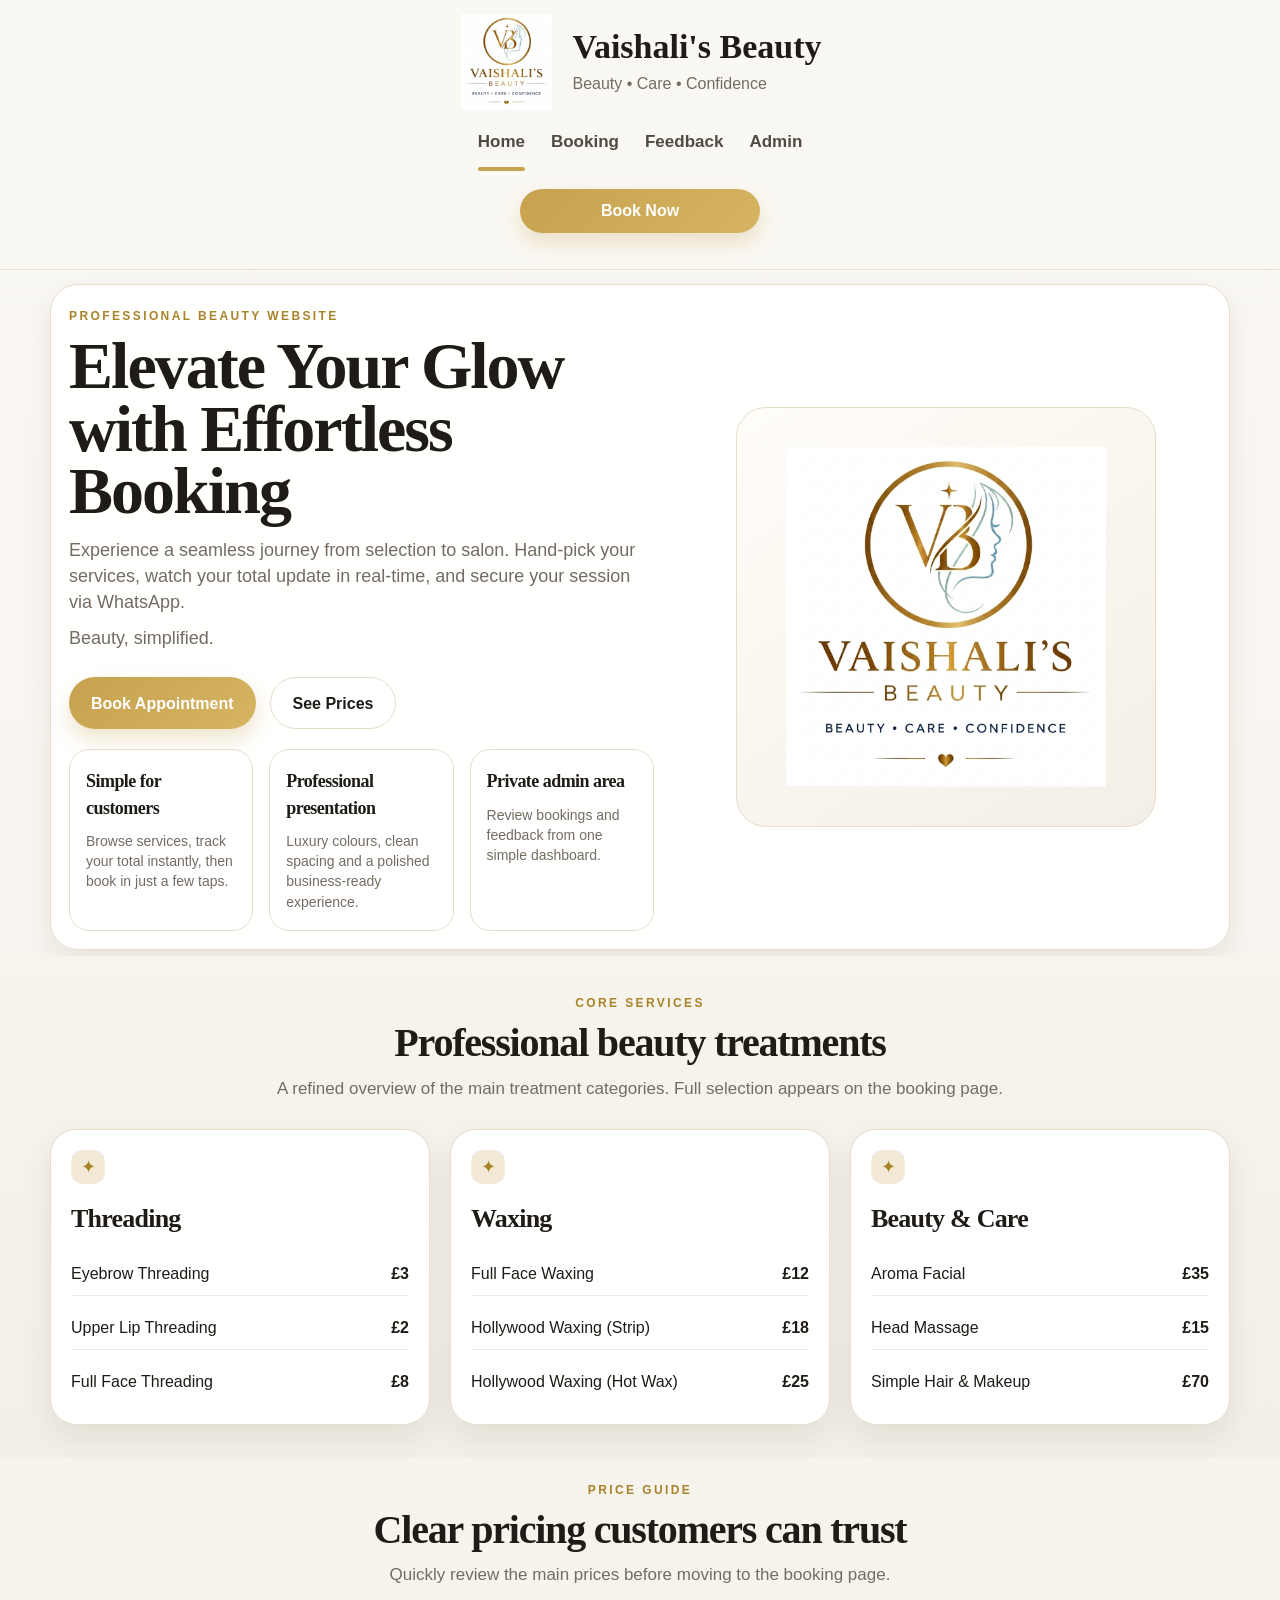
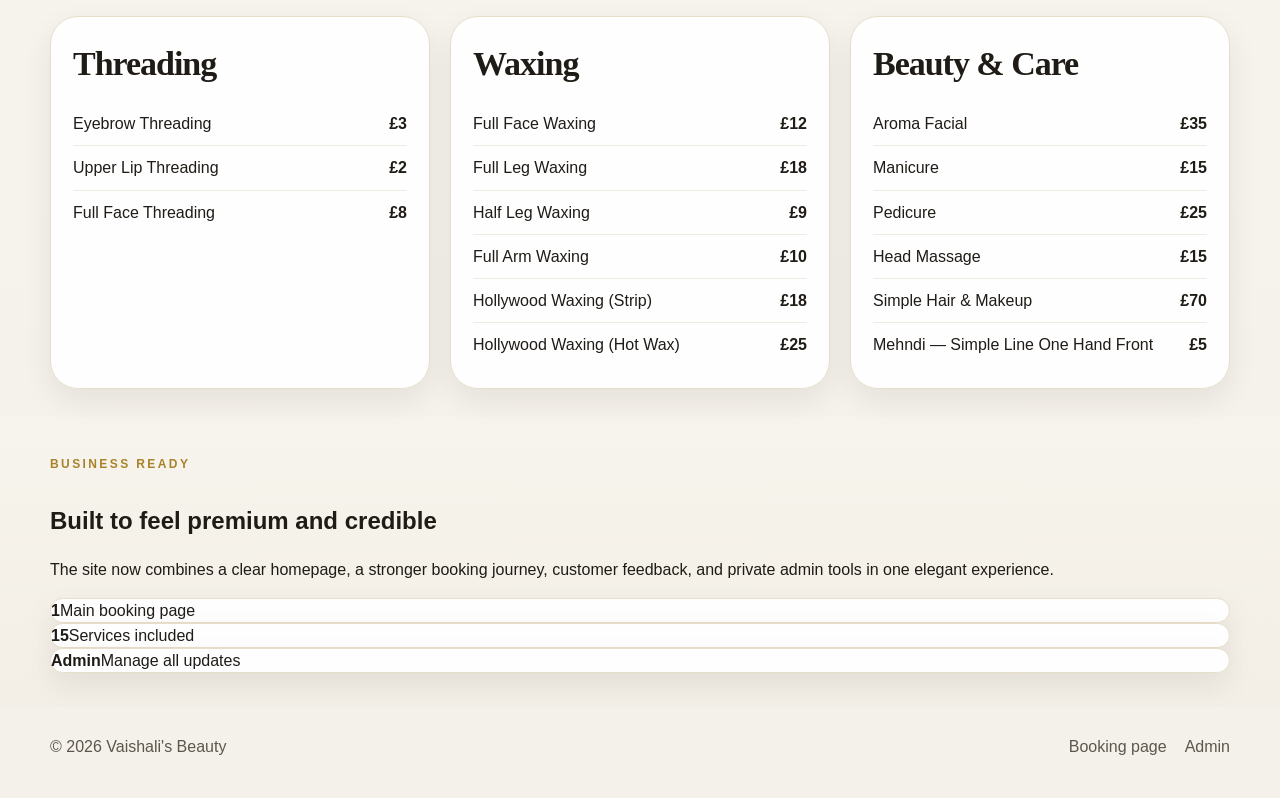
==== commit bb5c5de9: "Add files via upload" ====
--- a/index.html
+++ b/index.html
@@ -1 +1,180 @@
-<!doctype html><html lang="en"><head><meta charset="UTF-8"><meta name="viewport" content="width=device-width, initial-scale=1.0"><title>Vaishali's Beauty</title><link rel="stylesheet" href="css/styles.css"></head><body><header class="site-header"><div class="site-header-inner"><a class="brand" href="index.html"><img class="brand-logo" src="assets/logo-main.png" alt="Vaishali Beauty logo"><div class="brand-copy"><h1>Vaishali&apos;s Beauty</h1><p>Beauty • Care • Confidence</p></div></a><div class="header-right"><nav class="nav"><a class="active" href="index.html">Home</a><a class="" href="book.html">Booking</a><a class="" href="feedback.html">Feedback</a><a class="" href="admin.html">Admin</a></nav><a class="btn btn-primary header-book-btn" href="book.html">Book Now</a></div></div></header><main><section class="section hero"><div class="container hero-grid card"><div><span class="eyebrow">Professional Beauty Website</span><h2 class="hero-title">Elevate Your Glow with Effortless Booking</h2><p class="hero-text">Hand-pick your services, watch your total update in real time, choose your perfect slot, and confirm instantly via WhatsApp.</p><div class="hero-actions"><a class="btn btn-primary" href="book.html">Book Appointment</a><a class="btn btn-secondary" href="#prices">See Prices</a></div><div class="feature-grid"><article class="feature-card"><h3>Simple Booking</h3><p>Select treatments and confirm quickly.</p></article><article class="feature-card"><h3>Live Availability</h3><p>Booked slots disappear automatically.</p></article><article class="feature-card"><h3>Admin Dashboard</h3><p>Manage appointments and statuses.</p></article></div></div><div class="hero-visual"><div class="logo-card"><img class="hero-logo-image" src="assets/logo-main.png" alt="Logo"></div></div></div></section><section class="section" id="prices"><div class="container"><div class="section-heading center-heading"><span class="eyebrow">Price Guide</span><h2>Clear pricing customers can trust</h2></div><div class="price-card-grid"><section class="price-card card"><h3>Threading</h3><div class="price-row"><span>Eyebrow Threading</span><strong>£3</strong></div><div class="price-row"><span>Upper Lip Threading</span><strong>£2</strong></div><div class="price-row"><span>Full Face Threading</span><strong>£8</strong></div></section><section class="price-card card"><h3>Waxing</h3><div class="price-row"><span>Full Face Waxing</span><strong>£12</strong></div><div class="price-row"><span>Full Leg Waxing</span><strong>£18</strong></div><div class="price-row"><span>Hollywood Hot Wax</span><strong>£25</strong></div></section><section class="price-card card"><h3>Beauty & Mehndi</h3><div class="price-row"><span>Aroma Facial</span><strong>£35</strong></div><div class="price-row"><span>Simple Hair & Makeup</span><strong>£70</strong></div><div class="price-row"><span>Function Mehndi / Hour</span><strong>£40</strong></div></section></div></div></section></main></body></html>+<!doctype html>
+<html lang="en">
+<head>
+  <meta charset="UTF-8">
+  <meta name="viewport" content="width=device-width, initial-scale=1.0">
+  <title>Vaishali's Beauty</title>
+  <meta name="description" content="Professional beauty treatments with elegant booking and WhatsApp confirmation.">
+  <link rel="icon" type="image/png" href="assets/favicon.png">
+  <link rel="stylesheet" href="css/styles.css">
+</head>
+<body>
+  <header class="site-header">
+    <div class="site-header-inner">
+      <a class="brand" href="index.html" aria-label="Vaishali's Beauty home">
+        <img class="brand-logo" src="assets/logo-main.png" alt="Vaishali's Beauty logo">
+        <div class="brand-copy">
+          <h1>Vaishali's Beauty</h1>
+          <p>Beauty • Care • Confidence</p>
+        </div>
+      </a>
+
+      <div class="header-right">
+        <nav class="nav" aria-label="Main navigation">
+          <a class="active" href="index.html">Home</a>
+          <a href="book.html">Booking</a>
+          <a href="feedback.html">Feedback</a>
+          <a href="admin.html">Admin</a>
+        </nav>
+        <a class="btn btn-primary header-book-btn" href="book.html">Book Now</a>
+      </div>
+    </div>
+  </header>
+
+  <main>
+    <section class="section hero">
+      <div class="container hero-grid card">
+        <div class="hero-copy">
+          <span class="eyebrow">Professional Beauty Website</span>
+          <h2 class="hero-title">Elevate Your Glow with Effortless Booking</h2>
+          <p class="hero-text">Experience a seamless journey from selection to salon. Hand-pick your services, watch your total update in real-time, and secure your session via WhatsApp.</p>
+          <p class="hero-text hero-text-small">Beauty, simplified.</p>
+
+          <div class="hero-actions">
+            <a class="btn btn-primary" href="book.html">Book Appointment</a>
+            <a class="btn btn-secondary" href="#prices">See Prices</a>
+          </div>
+
+          <div class="feature-grid">
+            <article class="feature-card">
+              <h3>Simple for customers</h3>
+              <p>Browse services, track your total instantly, then book in just a few taps.</p>
+            </article>
+            <article class="feature-card">
+              <h3>Professional presentation</h3>
+              <p>Luxury colours, clean spacing and a polished business-ready experience.</p>
+            </article>
+            <article class="feature-card">
+              <h3>Private admin area</h3>
+              <p>Review bookings and feedback from one simple dashboard.</p>
+            </article>
+          </div>
+        </div>
+
+        <div class="hero-visual">
+          <div class="logo-card">
+            <img class="hero-logo-image" src="assets/logo-main.png" alt="Vaishali's Beauty logo">
+          </div>
+        </div>
+      </div>
+    </section>
+
+    <section class="section section-soft">
+      <div class="container">
+        <div class="section-heading center-heading">
+          <span class="eyebrow">Core Services</span>
+          <h2>Professional beauty treatments</h2>
+          <p>A refined overview of the main treatment categories. Full selection appears on the booking page.</p>
+        </div>
+
+        <div class="services-home-grid">
+          <article class="service-preview-card">
+            <div class="service-badge">✦</div>
+            <h3>Threading</h3>
+            <ul class="service-preview-list">
+              <li><span>Eyebrow Threading</span><strong>£3</strong></li>
+              <li><span>Upper Lip Threading</span><strong>£2</strong></li>
+              <li><span>Full Face Threading</span><strong>£8</strong></li>
+            </ul>
+          </article>
+
+          <article class="service-preview-card">
+            <div class="service-badge">✦</div>
+            <h3>Waxing</h3>
+            <ul class="service-preview-list">
+              <li><span>Full Face Waxing</span><strong>£12</strong></li>
+              <li><span>Hollywood Waxing (Strip)</span><strong>£18</strong></li>
+              <li><span>Hollywood Waxing (Hot Wax)</span><strong>£25</strong></li>
+            </ul>
+          </article>
+
+          <article class="service-preview-card">
+            <div class="service-badge">✦</div>
+            <h3>Beauty &amp; Care</h3>
+            <ul class="service-preview-list">
+              <li><span>Aroma Facial</span><strong>£35</strong></li>
+              <li><span>Head Massage</span><strong>£15</strong></li>
+              <li><span>Simple Hair &amp; Makeup</span><strong>£70</strong></li>
+            </ul>
+          </article>
+        </div>
+      </div>
+    </section>
+
+    <section class="section" id="prices">
+      <div class="container">
+        <div class="section-heading center-heading">
+          <span class="eyebrow">Price Guide</span>
+          <h2>Clear pricing customers can trust</h2>
+          <p>Quickly review the main prices before moving to the booking page.</p>
+        </div>
+
+        <div class="price-card-grid">
+          <section class="price-card card">
+            <h3>Threading</h3>
+            <div class="price-row"><span>Eyebrow Threading</span><strong>£3</strong></div>
+            <div class="price-row"><span>Upper Lip Threading</span><strong>£2</strong></div>
+            <div class="price-row"><span>Full Face Threading</span><strong>£8</strong></div>
+          </section>
+
+          <section class="price-card card">
+            <h3>Waxing</h3>
+            <div class="price-row"><span>Full Face Waxing</span><strong>£12</strong></div>
+            <div class="price-row"><span>Full Leg Waxing</span><strong>£18</strong></div>
+            <div class="price-row"><span>Half Leg Waxing</span><strong>£9</strong></div>
+            <div class="price-row"><span>Full Arm Waxing</span><strong>£10</strong></div>
+            <div class="price-row"><span>Hollywood Waxing (Strip)</span><strong>£18</strong></div>
+            <div class="price-row"><span>Hollywood Waxing (Hot Wax)</span><strong>£25</strong></div>
+          </section>
+
+          <section class="price-card card">
+            <h3>Beauty &amp; Care</h3>
+            <div class="price-row"><span>Aroma Facial</span><strong>£35</strong></div>
+            <div class="price-row"><span>Manicure</span><strong>£15</strong></div>
+            <div class="price-row"><span>Pedicure</span><strong>£25</strong></div>
+            <div class="price-row"><span>Head Massage</span><strong>£15</strong></div>
+            <div class="price-row"><span>Simple Hair &amp; Makeup</span><strong>£70</strong></div>
+            <div class="price-row"><span>Mehndi — Simple Line One Hand Front</span><strong>£5</strong></div>
+          </section>
+        </div>
+      </div>
+    </section>
+
+    <section class="section section-soft">
+      <div class="container business-grid">
+        <div class="business-copy">
+          <span class="eyebrow">Business Ready</span>
+          <h2>Built to feel premium and credible</h2>
+          <p>The site now combines a clear homepage, a stronger booking journey, customer feedback, and private admin tools in one elegant experience.</p>
+        </div>
+
+        <div class="stats-grid">
+          <div class="stat-card card"><strong>1</strong><span>Main booking page</span></div>
+          <div class="stat-card card"><strong>15</strong><span>Services included</span></div>
+          <div class="stat-card card"><strong>Admin</strong><span>Manage all updates</span></div>
+        </div>
+      </div>
+    </section>
+  </main>
+
+  <footer class="site-footer">
+    <div class="container site-footer-inner">
+      <span>© 2026 Vaishali's Beauty</span>
+      <div class="footer-links">
+        <a href="book.html">Booking page</a>
+        <a href="admin.html">Admin</a>
+      </div>
+    </div>
+  </footer>
+</body>
+</html>
--- a/css/styles.css
+++ b/css/styles.css
@@ -1,710 +1,12 @@
-/* ============================================================
-   VAISHALI'S BEAUTY — styles.css
-   Single source of truth. No patch blocks. No !important.
-   ============================================================ */
-
-/* ── TOKENS ─────────────────────────────────────────────── */
-:root {
-  --bg:          #f6f3ed;
-  --surface:     #ffffff;
-  --surface-soft:#fbf8f2;
-  --border:      #e6ddcb;
-  --text:        #1f1b16;
-  --muted:       #746c62;
-  --gold:        #c7a24f;
-  --gold-deep:   #a9832a;
-  --radius-xl:   28px;
-  --shadow:      0 12px 30px rgba(38,31,20,.08);
-  --container:   1180px;
-}
-
-/* ── RESET ───────────────────────────────────────────────── */
-*, *::before, *::after { box-sizing: border-box; }
-html  { scroll-behavior: smooth; }
-body  {
-  margin: 0;
-  font-family: Georgia, "Times New Roman", serif;
-  color: var(--text);
-  background: linear-gradient(180deg, #faf8f3 0%, #f4f1ea 100%);
-  line-height: 1.45;
-}
-a                         { text-decoration: none; color: inherit; }
-button, input, select, textarea { font: inherit; }
-
-/* ── LAYOUT HELPERS ─────────────────────────────────────── */
-.container {
-  width: min(var(--container), calc(100% - 24px));
-  margin: 0 auto;
-}
-
-.card {
-  background: rgba(255,255,255,.96);
-  border: 1px solid var(--border);
-  border-radius: var(--radius-xl);
-  box-shadow: var(--shadow);
-}
-
-.card-soft {
-  background: var(--surface-soft);
-  border: 1px solid var(--border);
-  border-radius: 24px;
-  padding: 20px;
-}
-
-.section      { padding: 20px 0 28px; }
-.section-soft {
-  padding: 50px 0;
-  background: linear-gradient(180deg, #f7f4ed 0%, #f3efe6 100%);
-}
-
-/* ── TYPOGRAPHY ─────────────────────────────────────────── */
-.eyebrow {
-  display: inline-block;
-  margin-bottom: 10px;
-  color: var(--gold-deep);
-  text-transform: uppercase;
-  letter-spacing: .2em;
-  font-size: 12px;
-  font-weight: 800;
-  font-family: Arial, Helvetica, sans-serif;
-}
-
-/* Serif headings */
-.section-heading h2,
-.hero-title,
-.booking-main h2,
-.summary-panel h2,
-.simple-card h2,
-.feature-card h3,
-.service-preview-card h3,
-.price-card h3,
-.business-copy h2 {
-  font-family: Georgia, "Times New Roman", serif;
-  letter-spacing: -.03em;
-}
-
-.section-heading h2 { margin: 0 0 12px; font-size: 32px; line-height: 1.06; }
-.section-heading p  { margin: 0; color: var(--muted); font-size: 17px; }
-.center-heading     { text-align: center; max-width: 760px; margin: 0 auto 28px; }
-
-/* ── SITE HEADER ─────────────────────────────────────────── */
-.site-header {
-  position: sticky;
-  top: 0;
-  z-index: 30;
-  background: rgba(250,248,243,.96);
-  backdrop-filter: blur(10px);
-  border-bottom: 1px solid rgba(216,204,181,.5);
-}
-
-.site-header-inner {
-  width: min(var(--container), calc(100% - 24px));
-  margin: 0 auto;
-  padding: 16px 0;
-  display: flex;
-  flex-direction: column;
-  align-items: center;
-  justify-content: center;
-  gap: 10px;
-}
-
-/* Brand */
-.brand {
-  display: flex;
-  flex-direction: column;
-  align-items: center;
-  gap: 10px;
-  text-align: center;
-}
-
-.brand-logo {
-  width: 96px;
-  height: auto;
-  object-fit: contain;
-  display: block;
-  mix-blend-mode: multiply;
-}
-
-.brand-copy { display: flex; flex-direction: column; align-items: center; }
-.brand-copy h1 {
-  margin: 0;
-  font-family: Georgia, "Times New Roman", serif;
-  font-size: 30px;
-  line-height: 1.04;
-}
-.brand-copy p {
-  margin: 6px 0 0;
-  color: var(--muted);
-  font-size: 15px;
-  font-family: Arial, Helvetica, sans-serif;
-}
-
-/* Nav */
-.header-right {
-  width: 100%;
-  display: flex;
-  flex-direction: column;
-  align-items: center;
-  gap: 10px;
-}
-
-.nav {
-  display: flex;
-  align-items: center;
-  justify-content: center;
-  flex-wrap: wrap;
-  gap: 26px;
-}
-
-.nav a {
-  position: relative;
-  padding: 8px 0;
-  color: #4f4a43;
-  font-size: 17px;
-  font-weight: 700;
-  font-family: Arial, Helvetica, sans-serif;
-}
-
-.nav a.active::after {
-  content: "";
-  position: absolute;
-  left: 0; right: 0; bottom: -8px;
-  height: 4px;
-  border-radius: 999px;
-  background: var(--gold);
-}
-
-/* ── BOOK NOW BUTTON — single definition ────────────────── */
-.header-book-btn {
-  display: flex;
-  align-items: center;
-  justify-content: center;
-  width: 220px;
-  min-height: 48px;
-  padding: 0 28px;
-  margin: 4px 0 24px 0;
-  border: none;
-  border-radius: 999px;
-  background: linear-gradient(135deg, var(--gold) 0%, #d6b462 100%);
-  color: #fff;
-  font-size: 16px;
-  font-weight: 800;
-  font-family: Arial, Helvetica, sans-serif;
-  box-shadow: 0 8px 20px rgba(199,162,79,.28);
-  cursor: pointer;
-  text-align: center;
-}
-
-.header-book-btn:hover {
-  background: linear-gradient(135deg, var(--gold-deep) 0%, var(--gold) 100%);
-  box-shadow: 0 10px 26px rgba(169,131,42,.35);
-}
-
-/* ── GENERAL BUTTONS ────────────────────────────────────── */
-.btn {
-  display: inline-flex;
-  align-items: center;
-  justify-content: center;
-  min-height: 52px;
-  padding: 0 22px;
-  border-radius: 999px;
-  border: 1px solid var(--border);
-  color: var(--text);
-  background: #fff;
-  font-weight: 800;
-  font-family: Arial, Helvetica, sans-serif;
-  cursor: pointer;
-}
-
-.btn-primary {
-  border: none;
-  background: linear-gradient(135deg, var(--gold) 0%, #d6b462 100%);
-  color: #fff;
-  box-shadow: 0 10px 20px rgba(199,162,79,.28);
-}
-.btn-primary:hover {
-  background: linear-gradient(135deg, var(--gold-deep) 0%, var(--gold) 100%);
-}
-
-.btn-secondary { background: #fff; }
-
-.btn-small  { min-height: 42px; padding: 0 14px; }
-.btn-danger { background: #8b2f2f; color: #fff; border: 1px solid #8b2f2f; }
-
-/* ── HERO ────────────────────────────────────────────────── */
-.hero { padding: 16px 0 8px; }
-
-.hero-grid {
-  padding: 24px;
-  display: grid;
-  grid-template-columns: 1.05fr .95fr;
-  gap: 28px;
-  align-items: center;
-}
-
-.hero-copy   { padding: 4px 0; }
-.hero-title  { margin: 0 0 14px; font-size: 44px; line-height: 1.05; max-width: 660px; }
-.hero-text   { margin: 0; max-width: 680px; color: var(--muted); font-size: 17px; font-family: Arial, Helvetica, sans-serif; }
-.hero-text-small { margin-top: 10px; }
-
-.hero-actions {
-  display: flex;
-  gap: 14px;
-  flex-wrap: wrap;
-  margin: 26px 0 20px;
-}
-
-.feature-grid {
-  display: grid;
-  grid-template-columns: repeat(3, 1fr);
-  gap: 16px;
-}
-
-.feature-card {
-  background: #fff;
-  border: 1px solid var(--border);
-  border-radius: 20px;
-  padding: 18px 16px;
-}
-.feature-card h3 { margin: 0 0 10px; font-size: 18px; }
-.feature-card p  { margin: 0; color: var(--muted); font-size: 14px; font-family: Arial, Helvetica, sans-serif; }
-
-.hero-visual {
-  display: flex;
-  align-items: center;
-  justify-content: center;
-}
-
-.logo-card {
-  width: min(100%, 420px);
-  min-height: 360px;
-  background: transparent;
-  border: none;
-  box-shadow: none;
-  display: flex;
-  align-items: center;
-  justify-content: center;
-  padding: 28px;
-}
-
-.hero-logo-image {
-  max-width: 100%;
-  width: 280px;
-  height: auto;
-  display: block;
-  mix-blend-mode: multiply; /* blends white background of PNG into page */
-}
-
-/* ── SERVICES & PRICES ──────────────────────────────────── */
-.services-home-grid,
-.price-card-grid {
-  display: grid;
-  grid-template-columns: repeat(3, 1fr);
-  gap: 20px;
-}
-
-.service-preview-card {
-  background: #fff;
-  border: 1px solid var(--border);
-  border-radius: 26px;
-  padding: 20px;
-  box-shadow: var(--shadow);
-}
-
-.service-badge {
-  width: 34px; height: 34px;
-  border-radius: 12px;
-  display: flex; align-items: center; justify-content: center;
-  background: #f2ead6;
-  color: var(--gold-deep);
-  font-size: 18px;
-}
-
-.service-preview-card h3 { margin: 16px 0 14px; font-size: 26px; }
-
-.service-preview-list {
-  list-style: none;
-  padding: 0; margin: 0;
-  display: grid;
-  gap: 10px;
-}
-.service-preview-list li {
-  display: flex;
-  justify-content: space-between;
-  gap: 12px;
-  align-items: flex-start;
-  padding: 10px 0;
-  border-bottom: 1px solid rgba(216,204,181,.42);
-  font-family: Arial, Helvetica, sans-serif;
-}
-.service-preview-list li:last-child { border-bottom: none; }
-.service-preview-list span   { color: #38332c; }
-.service-preview-list strong { white-space: nowrap; }
-
-.price-card   { padding: 22px; }
-.price-card h3 { margin: 0 0 14px; font-size: 34px; }
-
-.price-row {
-  display: flex;
-  justify-content: space-between;
-  align-items: flex-start;
-  gap: 16px;
-  padding: 12px 0;
-  border-bottom: 1px solid rgba(216,204,181,.42);
-  font-family: Arial, Helvetica, sans-serif;
-}
-.price-row:last-child { border-bottom: none; }
-.price-row span   { flex: 1; color: #38332c; font-size: 16px; line-height: 1.35; }
-.price-row strong { flex-shrink: 0; white-space: nowrap; font-size: 18px; }
-
-/* ── FOOTER ─────────────────────────────────────────────── */
-.site-footer       { padding: 28px 0 40px; }
-.site-footer-inner {
-  display: flex;
-  justify-content: space-between;
-  gap: 16px;
-  flex-wrap: wrap;
-  color: #5c564d;
-  font-family: Arial, Helvetica, sans-serif;
-}
-.footer-links { display: flex; gap: 18px; }
-
-/* ── BOOKING PAGE ───────────────────────────────────────── */
-.booking-layout {
-  display: grid;
-  grid-template-columns: minmax(0, 1.1fr) minmax(320px, .9fr);
-  gap: 22px;
-  align-items: start;
-}
-
-.booking-main,
-.summary-panel,
-.simple-card { padding: 28px; }
-
-.booking-main h2,
-.summary-panel h2,
-.simple-card h2 { margin: 0 0 12px; font-size: 40px; line-height: 1.05; }
-
-.booking-main > .section-heading { margin-bottom: 18px; }
-
-.service-category    { margin-bottom: 28px; }
-.service-category h3 {
-  margin: 0 0 14px;
-  color: var(--gold-deep);
-  font-size: 13px;
-  letter-spacing: .2em;
-  text-transform: uppercase;
-  font-family: Arial, Helvetica, sans-serif;
-}
-
-.service-list { display: grid; gap: 14px; }
-
-.service-card {
-  background: #fff;
-  border: 1px solid var(--border);
-  border-radius: 28px;
-  padding: 18px 20px;
-}
-
-.service-icon {
-  width: 52px; height: 52px;
-  border-radius: 16px;
-  background: #f2ead6;
-  color: var(--gold-deep);
-  display: flex; align-items: center; justify-content: center;
-  font-size: 22px;
-}
-
-.service-card-main {
-  display: grid;
-  grid-template-columns: 52px 1fr auto;
-  gap: 16px;
-  align-items: center;
-}
-.service-text  { min-width: 0; }
-.service-name  { margin: 0 0 8px; font-weight: 800; font-size: 20px; line-height: 1.2; font-family: Arial, Helvetica, sans-serif; }
-.service-price { color: var(--muted); font-size: 17px; font-family: Arial, Helvetica, sans-serif; }
-
-.service-controls {
-  display: flex;
-  align-items: center;
-  gap: 10px;
-  justify-self: end;
-}
-
-.qty-btn {
-  width: 56px; height: 56px;
-  border-radius: 20px;
-  border: 1px solid #d8ccb5;
-  background: #f6f1e7;
-  color: var(--text);
-  font-size: 38px;
-  line-height: 1;
-  display: flex; align-items: center; justify-content: center;
-}
-
-.qty-value { min-width: 28px; text-align: center; font-size: 28px; font-weight: 800; }
-
-.total-bar {
-  margin-top: 8px;
-  display: flex;
-  justify-content: space-between;
-  align-items: center;
-  font-size: 22px;
-}
-.total-bar strong { font-size: 28px; }
-
-/* Booking form */
-.booking-form  { display: grid; gap: 18px; margin-top: 20px; }
-.form-row      { display: grid; grid-template-columns: 1fr 1fr; gap: 16px; }
-.form-field    { display: flex; flex-direction: column; gap: 8px; }
-.form-field label { font-weight: 800; font-size: 16px; font-family: Arial, Helvetica, sans-serif; }
-
-.form-field input,
-.form-field select,
-.form-field textarea {
-  width: 100%;
-  min-height: 62px;
-  border-radius: 24px;
-  border: 1px solid var(--border);
-  background: #fff;
-  padding: 0 18px;
-  color: var(--text);
-  outline: none;
-  font-family: Arial, Helvetica, sans-serif;
-}
-.form-field textarea        { min-height: 150px; resize: vertical; padding: 16px 18px; }
-.form-field input:focus,
-.form-field select:focus,
-.form-field textarea:focus  { border-color: var(--gold); box-shadow: 0 0 0 4px rgba(199,162,79,.12); }
-
-.form-note h3 { margin: 0 0 10px; font-size: 20px; }
-.form-note p  { margin: 0; color: var(--muted); font-family: Arial, Helvetica, sans-serif; }
-
-.status-message { min-height: 22px; font-weight: 700; font-family: Arial, Helvetica, sans-serif; }
-.status-success { color: #2f8d57; }
-.status-error   { color: #b74a4a; }
-
-.booking-actions { display: flex; gap: 12px; flex-wrap: wrap; }
-
-/* Summary panel */
-.summary-panel   { position: sticky; top: 124px; }
-.summary-panel h2 { font-size: 42px; }
-
-.summary-card    { margin-top: 16px; }
-.summary-card h3 {
-  margin: 0 0 12px;
-  font-family: Georgia, "Times New Roman", serif;
-  font-size: 22px;
-}
-
-.summary-list.empty { color: var(--muted); }
-
-.summary-line {
-  display: flex;
-  justify-content: space-between;
-  gap: 12px;
-  align-items: flex-start;
-  padding: 12px 0;
-  border-bottom: 1px solid rgba(216,204,181,.45);
-  font-family: Arial, Helvetica, sans-serif;
-}
-.summary-line:last-child { border-bottom: none; padding-bottom: 0; }
-.summary-line span       { color: #5f584f; }
-.summary-total           { font-size: 30px; font-weight: 800; }
-
-/* ── SIMPLE / FEEDBACK PAGE ─────────────────────────────── */
-.simple-page    { max-width: 1000px; }
-.admin-columns  { display: grid; grid-template-columns: 1fr 1fr; gap: 18px; }
-.admin-box h3   { margin: 0 0 12px; }
-
-.admin-item { padding: 12px 0; border-bottom: 1px solid rgba(216,204,181,.45); font-family: Arial, Helvetica, sans-serif; }
-.admin-item:last-child { border-bottom: none; }
-.empty-note { color: var(--muted); font-family: Arial, Helvetica, sans-serif; }
-
-/* ── ADMIN DASHBOARD ────────────────────────────────────── */
-.admin-page {
-  display: grid;
-  gap: 18px;
-  padding-top: 18px;
-  padding-bottom: 32px;
-}
-
-.admin-hero {
-  padding: 24px 22px;
-  margin-top: 0;
-}
-
-.admin-toolbar {
-  display: grid;
-  grid-template-columns: repeat(4, minmax(0, 1fr));
-  gap: 14px;
-  padding: 18px;
-}
-
-.toolbar-group         { display: flex; flex-direction: column; gap: 8px; }
-.toolbar-group label   { font-weight: 700; font-family: Arial, Helvetica, sans-serif; }
-.toolbar-group input,
-.toolbar-group select  {
-  min-height: 52px;
-  border-radius: 18px;
-  border: 1px solid #d8cfbc;
-  padding: 0 16px;
-  background: #fff;
-  font-family: Arial, Helvetica, sans-serif;
-}
-.toolbar-actions { display: flex; align-items: end; }
-
-.admin-summary-grid {
-  display: grid;
-  grid-template-columns: repeat(4, minmax(0, 1fr));
-  gap: 16px;
-}
-
-.summary-big { font-size: 2rem; font-weight: 800; margin-top: 10px; font-family: Arial, Helvetica, sans-serif; }
-
-.admin-list-wrap { padding: 22px; }
-
-.admin-booking-list { display: grid; gap: 16px; }
-
-.admin-booking-card {
-  padding: 18px;
-  border: 1px solid #ded4c2;
-  border-radius: 20px;
-}
-
-.admin-booking-top {
-  display: flex;
-  justify-content: space-between;
-  align-items: start;
-  gap: 14px;
-  margin-bottom: 14px;
-}
-.admin-booking-top h4 { margin: 0 0 4px; font-size: 1.25rem; font-family: Arial, Helvetica, sans-serif; }
-
-.admin-meta { margin: 0; color: #6f665c; font-family: Arial, Helvetica, sans-serif; }
-
-.admin-booking-grid {
-  display: grid;
-  grid-template-columns: repeat(3, minmax(0, 1fr));
-  gap: 14px;
-  margin-bottom: 14px;
-}
-
-.admin-info-block  { display: flex; flex-direction: column; gap: 4px; font-family: Arial, Helvetica, sans-serif; }
-.admin-service-block { margin-bottom: 16px; }
-.admin-service-block p { margin: 8px 0 0; color: #4f473f; font-family: Arial, Helvetica, sans-serif; }
-
-.admin-actions { display: flex; flex-wrap: wrap; gap: 10px; }
-
-/* Status pills */
-.status-pill {
-  display: inline-flex;
-  align-items: center;
-  justify-content: center;
-  min-height: 34px;
-  padding: 0 12px;
-  border-radius: 999px;
-  font-weight: 700;
-  font-size: .9rem;
-  font-family: Arial, Helvetica, sans-serif;
-}
-.status-pending   { background: #f6ecd0; color: #7a5b00; }
-.status-confirmed { background: #dff3e6; color: #1d6a39; }
-.status-completed { background: #ddefff; color: #1f5e99; }
-.status-cancelled { background: #f8dddd; color: #8b2f2f; }
-
-.empty-state { padding: 28px 16px; text-align: center; color: #6f665c; font-family: Arial, Helvetica, sans-serif; }
-
-/* ── RESPONSIVE — tablet (≤1100px) ─────────────────────── */
-@media (max-width: 1100px) {
-  .hero-grid,
-  .booking-layout,
-  .price-card-grid,
-  .services-home-grid,
-  .admin-columns {
-    grid-template-columns: 1fr;
-  }
-
-  .feature-grid { grid-template-columns: 1fr; }
-
-  .summary-panel { position: static; top: auto; }
-  .hero-title    { font-size: 56px; max-width: none; }
-  .logo-card     { min-height: 280px; }
-}
-
-/* ── RESPONSIVE — admin (≤900px) ────────────────────────── */
-@media (max-width: 900px) {
-  .admin-toolbar,
-  .admin-summary-grid,
-  .admin-booking-grid {
-    grid-template-columns: 1fr;
-  }
-
-  .admin-booking-top {
-    flex-direction: column;
-    align-items: start;
-  }
-}
-
-/* ── RESPONSIVE — mobile (≤760px) ──────────────────────── */
-@media (max-width: 760px) {
-
-  /* Header */
-  .site-header-inner { padding: 14px 0; gap: 8px; }
-  .brand-logo        { width: 86px; }
-  .brand-copy h1     { font-size: 26px; }
-  .brand-copy p      { font-size: 14px; }
-  .nav               { gap: 18px; }
-  .nav a             { font-size: 15px; }
-
-  /* Book Now — same size, same spacing, every page */
-  .header-book-btn {
-    width: 220px;
-    min-height: 46px;
-    font-size: 15px;
-    margin: 6px auto 28px auto;
-  }
-
-  /* Hero */
-  .hero              { padding: 14px 0 6px; }
-  .hero-grid         { padding: 16px; }
-  .hero-title        { font-size: 36px; line-height: 1.04; }
-  .hero-text         { font-size: 16px; line-height: 1.5; }
-
-  /* Section headings */
-  .section-heading h2 { font-size: 30px; }
-
-  /* Booking / simple pages */
-  .booking-main,
-  .summary-panel,
-  .simple-card       { padding: 18px; }
-  .booking-main h2,
-  .summary-panel h2,
-  .simple-card h2    { font-size: 32px; line-height: 1.05; }
-
-  /* Service cards */
-  .service-card      { padding: 14px; border-radius: 22px; }
-  .service-card-main {
-    grid-template-columns: 48px 1fr auto;
-    gap: 12px;
-  }
-  .service-icon  { width: 48px; height: 48px; border-radius: 14px; font-size: 20px; }
-  .service-name  { font-size: 16px; }
-  .service-price { font-size: 14px; }
-
-  /* Qty buttons */
-  .qty-btn   { width: 40px; height: 40px; font-size: 26px; }
-  .qty-value { font-size: 20px; }
-
-  /* Form */
-  .form-row { grid-template-columns: 1fr; }
-  .booking-actions { flex-direction: column; }
-  .booking-actions .btn { width: 100%; }
-
-  /* Admin */
-  .admin-page    { gap: 12px; padding-top: 14px; }
-  .admin-hero    { padding: 18px; }
-  .admin-toolbar { padding: 14px; }
-  .admin-list-wrap { padding: 16px; }
-}
+:root{--bg:#f6f3ed;--surface:#fff;--surface-soft:#fbf8f2;--border:#e6ddcb;--text:#1f1b16;--muted:#746c62;--gold:#c7a24f;--gold-deep:#a9832a;--radius-xl:28px;--shadow:0 12px 30px rgba(38,31,20,.08);--container:1180px}
+*{box-sizing:border-box}html{scroll-behavior:smooth}body{margin:0;font-family:Arial,Helvetica,sans-serif;color:var(--text);background:linear-gradient(180deg,#faf8f3 0%,#f4f1ea 100%);line-height:1.45}a{text-decoration:none;color:inherit}button,input,select,textarea{font:inherit}.container{width:min(var(--container),calc(100% - 24px));margin:0 auto}.card{background:rgba(255,255,255,.96);border:1px solid var(--border);border-radius:var(--radius-xl);box-shadow:var(--shadow)}.card-soft{background:var(--surface-soft);border:1px solid var(--border);border-radius:24px;padding:20px}.section{padding:18px 0 28px}.section-soft{padding:34px 0;background:linear-gradient(180deg,#f7f4ed 0%,#f3efe6 100%)}.eyebrow{display:inline-block;margin-bottom:10px;color:var(--gold-deep);text-transform:uppercase;letter-spacing:.2em;font-size:12px;font-weight:800}.section-heading h2,.hero-title,.booking-main h2,.summary-panel h2,.simple-card h2,.feature-card h3,.service-preview-card h3,.price-card h3{font-family:Georgia,"Times New Roman",serif;letter-spacing:-.03em}.section-heading h2{margin:0 0 12px;font-size:40px;line-height:1.06}.section-heading p{margin:0;color:var(--muted);font-size:17px}.center-heading{text-align:center;max-width:760px;margin:0 auto 28px}
+.site-header{position:sticky;top:0;z-index:30;background:rgba(250,248,243,.96);backdrop-filter:blur(10px);border-bottom:1px solid rgba(216,204,181,.5)}.site-header-inner{width:min(var(--container),calc(100% - 24px));margin:0 auto;min-height:110px;display:flex;flex-direction:column;align-items:center;justify-content:center;gap:12px;padding:14px 0}.brand{display:flex;align-items:center;gap:18px;min-width:0}.brand-logo{width:96px;height:96px;object-fit:contain;flex-shrink:0;display:block}.brand-copy{display:flex;flex-direction:column;justify-content:center}.brand-copy h1{margin:0;font-family:Georgia,"Times New Roman",serif;font-size:34px;line-height:1.04}.brand-copy p{margin:8px 0 0;color:var(--muted);font-size:16px}.header-right{width:100%;display:flex;flex-direction:column;align-items:center;justify-content:center;gap:12px;margin-left:0}.nav{width:100%;display:flex;align-items:center;justify-content:center;gap:26px;flex-wrap:wrap}.nav a{position:relative;padding:8px 0;color:#4f4a43;font-size:17px;font-weight:700}.nav a.active::after{content:"";position:absolute;left:0;right:0;bottom:-8px;height:4px;border-radius:999px;background:var(--gold)}
+.btn{display:inline-flex;align-items:center;justify-content:center;min-height:52px;padding:0 22px;border-radius:999px;border:1px solid var(--border);color:var(--text);background:#fff;font-weight:800;cursor:pointer}.btn-primary{border:none;background:linear-gradient(135deg,var(--gold) 0%,#d6b462 100%);color:#fff;box-shadow:0 10px 20px rgba(199,162,79,.28)}.btn-secondary{background:#fff}.header-book-btn,.site-header .btn-primary{width:240px;max-width:240px;min-height:44px;padding:0 22px;margin:14px auto 22px auto;font-size:16px}
+.hero{padding:14px 0 6px}.hero-grid{padding:18px;display:grid;grid-template-columns:1.05fr .95fr;gap:28px;align-items:center}.hero-title{margin:0 0 14px;font-size:66px;line-height:.95;max-width:660px}.hero-text{margin:0;max-width:680px;color:var(--muted);font-size:18px}.hero-text-small{margin-top:10px}.hero-actions{display:flex;gap:14px;flex-wrap:wrap;margin:26px 0 20px}.feature-grid{display:grid;grid-template-columns:repeat(3,1fr);gap:16px}.feature-card,.service-preview-card{background:#fff;border:1px solid var(--border);border-radius:20px;padding:18px 16px}.feature-card h3{margin:0 0 10px;font-size:18px}.feature-card p{margin:0;color:var(--muted);font-size:14px}.hero-visual{display:flex;align-items:center;justify-content:center}.logo-card{width:min(100%,420px);min-height:420px;background:linear-gradient(145deg,#fffdf8 0%,#f3efe6 100%);border:1px solid var(--border);border-radius:30px;display:flex;align-items:center;justify-content:center;padding:28px}.hero-logo-image{max-width:100%;width:320px;height:auto;display:block}
+.services-home-grid,.price-card-grid{display:grid;grid-template-columns:repeat(3,1fr);gap:20px}.service-preview-card{border-radius:26px;padding:20px;box-shadow:var(--shadow)}.service-badge{width:34px;height:34px;border-radius:12px;display:flex;align-items:center;justify-content:center;background:#f2ead6;color:var(--gold-deep);font-size:18px}.service-preview-card h3{margin:16px 0 14px;font-size:26px}.service-preview-list{list-style:none;padding:0;margin:0;display:grid;gap:10px}.service-preview-list li,.price-row{display:flex;justify-content:space-between;gap:12px;align-items:flex-start;padding:10px 0;border-bottom:1px solid rgba(216,204,181,.42)}.service-preview-list li:last-child,.price-row:last-child{border-bottom:none}.price-card{padding:22px}.price-card h3{margin:0 0 14px;font-size:34px}
+.booking-layout{display:grid;grid-template-columns:minmax(0,1.1fr) minmax(320px,.9fr);gap:22px;align-items:start}.booking-main,.summary-panel,.simple-card{padding:24px 22px}.booking-main h2,.summary-panel h2,.simple-card h2{margin:0 0 12px;font-size:58px;line-height:.98}.service-category{margin-bottom:28px}.service-category h3{margin:0 0 14px;color:var(--gold-deep);font-size:13px;letter-spacing:.2em;text-transform:uppercase}.service-list{display:grid;gap:14px}.service-card{background:#fff;border:1px solid var(--border);border-radius:28px;padding:18px 20px}.service-card-main{display:grid;grid-template-columns:90px 1fr auto;gap:18px;align-items:center}.service-icon{width:90px;height:90px;border-radius:26px;background:#f2ead6;color:var(--gold-deep);display:flex;align-items:center;justify-content:center;font-size:34px}.service-name{margin:0 0 8px;font-weight:800;font-size:20px;line-height:1.2}.service-price{color:var(--muted);font-size:17px}.service-controls{display:flex;align-items:center;gap:10px;justify-self:end}.qty-btn{width:56px;height:56px;border-radius:20px;border:1px solid #d8ccb5;background:#f6f1e7;color:var(--text);font-size:38px;line-height:1;display:flex;align-items:center;justify-content:center}.qty-value{min-width:28px;text-align:center;font-size:28px;font-weight:800}.total-bar{margin-top:8px;display:flex;justify-content:space-between;align-items:center;font-size:22px}.total-bar strong{font-size:28px}.booking-form{display:grid;gap:18px;margin-top:20px}.form-row{display:grid;grid-template-columns:1fr 1fr;gap:16px}.form-field{display:flex;flex-direction:column;gap:8px}.form-field label{font-weight:800;font-size:16px}.form-field input,.form-field select,.form-field textarea{width:100%;min-height:62px;border-radius:24px;border:1px solid var(--border);background:#fff;padding:0 18px;color:var(--text);outline:none}.form-field textarea{min-height:150px;resize:vertical;padding:16px 18px}.status-message{min-height:22px;font-weight:700}.status-success{color:#2f8d57}.status-error{color:#b74a4a}.booking-actions{display:flex;gap:12px;flex-wrap:wrap}.summary-panel{position:sticky;top:124px}.summary-panel h2{font-size:42px}.summary-card{margin-top:16px}.summary-line{display:flex;justify-content:space-between;gap:12px;align-items:flex-start;padding:12px 0;border-bottom:1px solid rgba(216,204,181,.45)}.summary-line:last-child{border-bottom:none;padding-bottom:0}.summary-total{font-size:30px;font-weight:800}.duration-pill{display:inline-block;margin-top:8px;color:var(--muted);font-size:14px}
+.simple-page{max-width:1000px}.admin-page{display:grid;gap:20px;padding-top:18px;padding-bottom:40px}.admin-hero{padding:24px 22px;margin-top:0}.admin-hero h2,.booking-main h2{margin-top:0;margin-bottom:18px}.admin-toolbar{display:grid;grid-template-columns:repeat(4,minmax(0,1fr));gap:14px;padding:18px}.toolbar-group{display:flex;flex-direction:column;gap:8px}.toolbar-group label{font-weight:700}.toolbar-group input,.toolbar-group select{min-height:52px;border-radius:18px;border:1px solid #d8cfbc;padding:0 16px;background:#fff}.toolbar-actions{display:flex;align-items:end}.admin-summary-grid{display:grid;grid-template-columns:repeat(4,minmax(0,1fr));gap:16px}.summary-card{padding:20px}.summary-big{font-size:2rem;font-weight:800;margin-top:10px}.admin-list-wrap{padding:22px}.admin-booking-list{display:grid;gap:16px}.admin-booking-card{padding:18px;border:1px solid #ded4c2;border-radius:20px}.admin-booking-top{display:flex;justify-content:space-between;align-items:start;gap:14px;margin-bottom:14px}.admin-booking-top h4{margin:0 0 4px;font-size:1.25rem}.admin-meta{margin:0;color:#6f665c}.admin-booking-grid{display:grid;grid-template-columns:repeat(3,minmax(0,1fr));gap:14px;margin-bottom:14px}.admin-info-block{display:flex;flex-direction:column;gap:4px}.admin-service-block{margin-bottom:16px}.admin-service-block p{margin:8px 0 0;color:#4f473f}.admin-actions{display:flex;flex-wrap:wrap;gap:10px}.btn-small{min-height:42px;padding:0 14px}.btn-danger{background:#8b2f2f;color:#fff;border:1px solid #8b2f2f}.status-pill{display:inline-flex;align-items:center;justify-content:center;min-height:34px;padding:0 12px;border-radius:999px;font-weight:700;font-size:.9rem}.status-pending{background:#f6ecd0;color:#7a5b00}.status-confirmed{background:#dff3e6;color:#1d6a39}.status-completed{background:#ddefff;color:#1f5e99}.status-cancelled{background:#f8dddd;color:#8b2f2f}.empty-state{padding:28px 16px;text-align:center;color:#6f665c}
+.site-footer{padding:28px 0 40px}.site-footer-inner{display:flex;justify-content:space-between;gap:16px;flex-wrap:wrap;color:#5c564d}.footer-links{display:flex;gap:18px}
+@media (max-width:1100px){.hero-grid,.booking-layout,.price-card-grid,.services-home-grid,.admin-columns{grid-template-columns:1fr}.feature-grid{grid-template-columns:1fr}.summary-panel{position:static;top:auto}.hero-title{font-size:56px;max-width:none}.logo-card{min-height:280px}}
+@media (max-width:900px){.admin-toolbar,.admin-summary-grid,.admin-booking-grid{grid-template-columns:1fr}.admin-booking-top{flex-direction:column;align-items:start}}
+@media (max-width:760px){.site-header-inner{min-height:auto;padding:16px 0}.brand{width:100%;justify-content:center;text-align:center;gap:14px;flex-direction:column}.brand-logo{width:96px;height:auto}.brand-copy h1{font-size:26px}.brand-copy p{font-size:15px}.nav{gap:22px}.hero-title{font-size:36px;line-height:1.04}.hero-text{font-size:17px;line-height:1.5}.booking-main h2,.summary-panel h2,.simple-card h2{font-size:34px;line-height:1.05}.booking-main,.summary-panel,.simple-card{padding:20px}.service-card{padding:14px;border-radius:22px}.service-card-main{grid-template-columns:48px 1fr auto;gap:12px}.service-icon{width:48px;height:48px;border-radius:14px;font-size:20px}.service-name{font-size:16px}.service-price{font-size:14px}.qty-btn{width:40px;height:40px;font-size:26px}.qty-value{font-size:21px;min-width:20px}.form-row{grid-template-columns:1fr}.booking-actions{flex-direction:column}.booking-actions .btn{width:100%}}
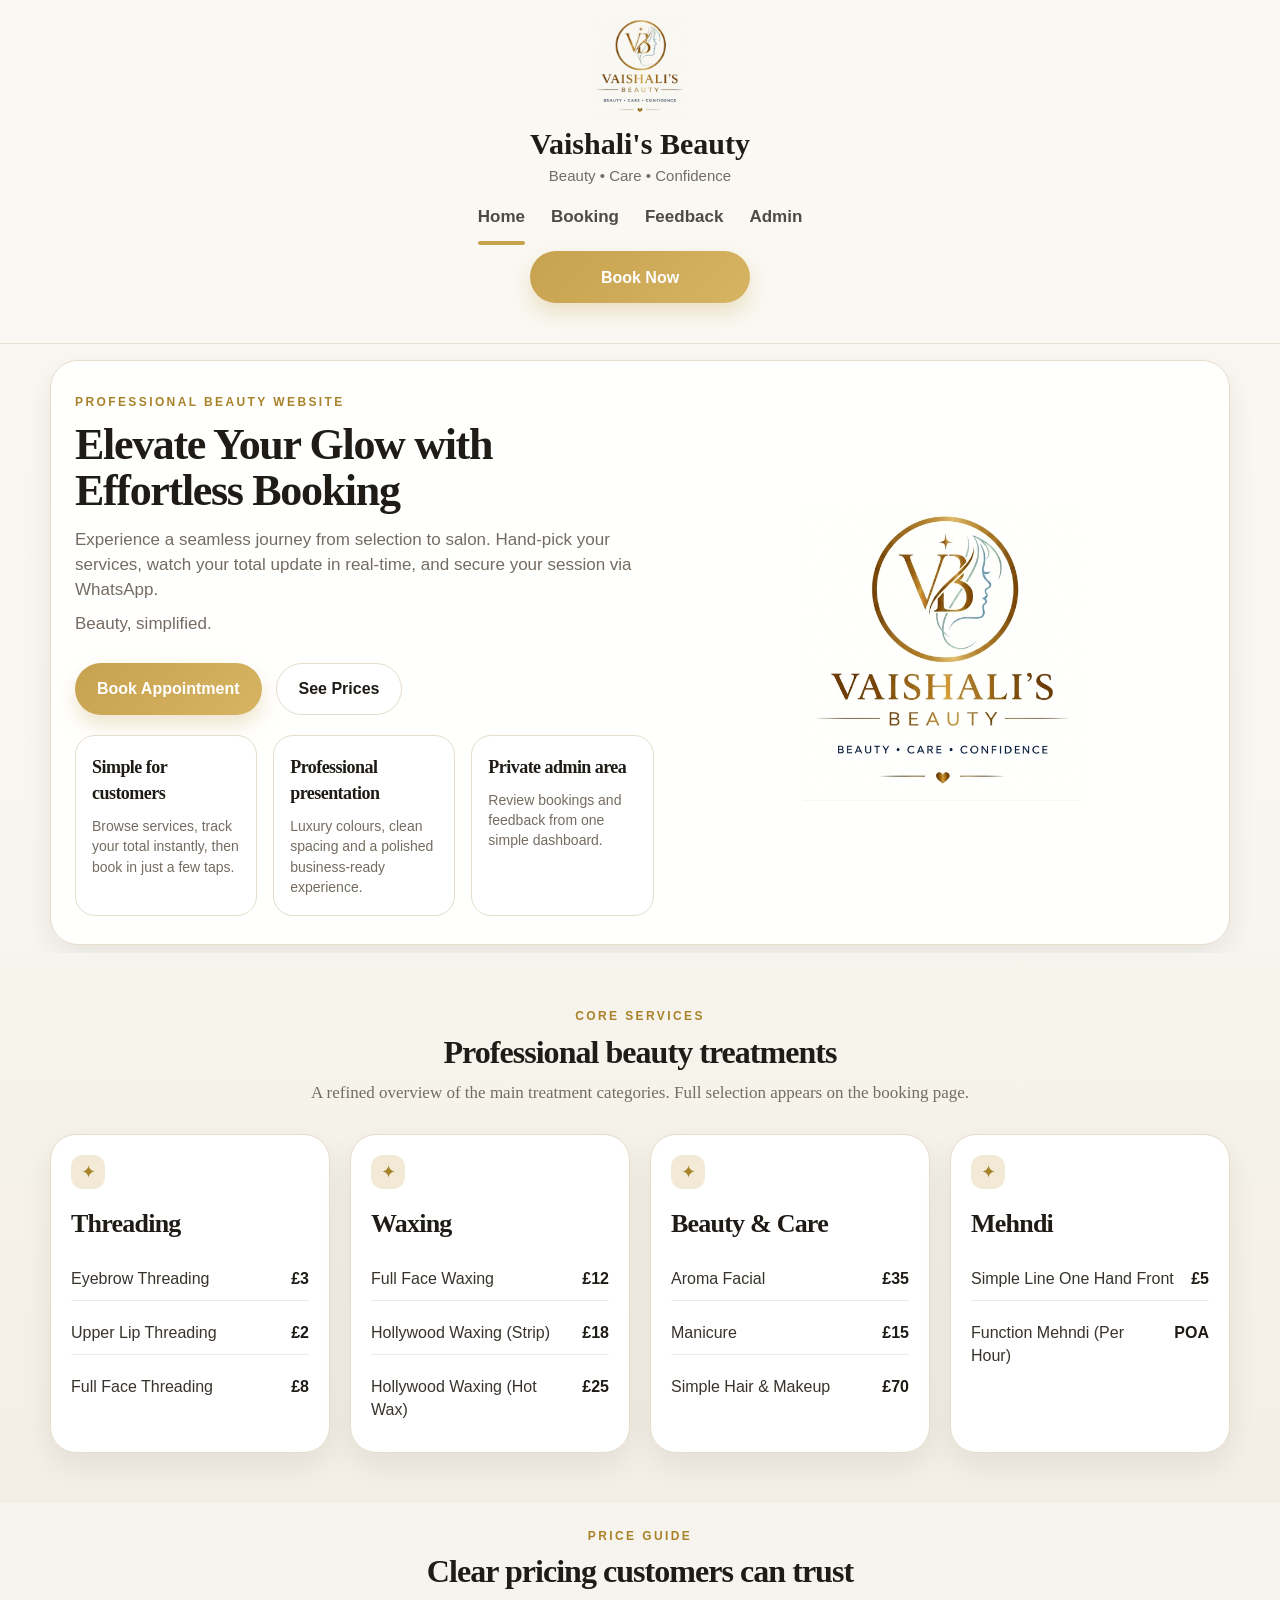
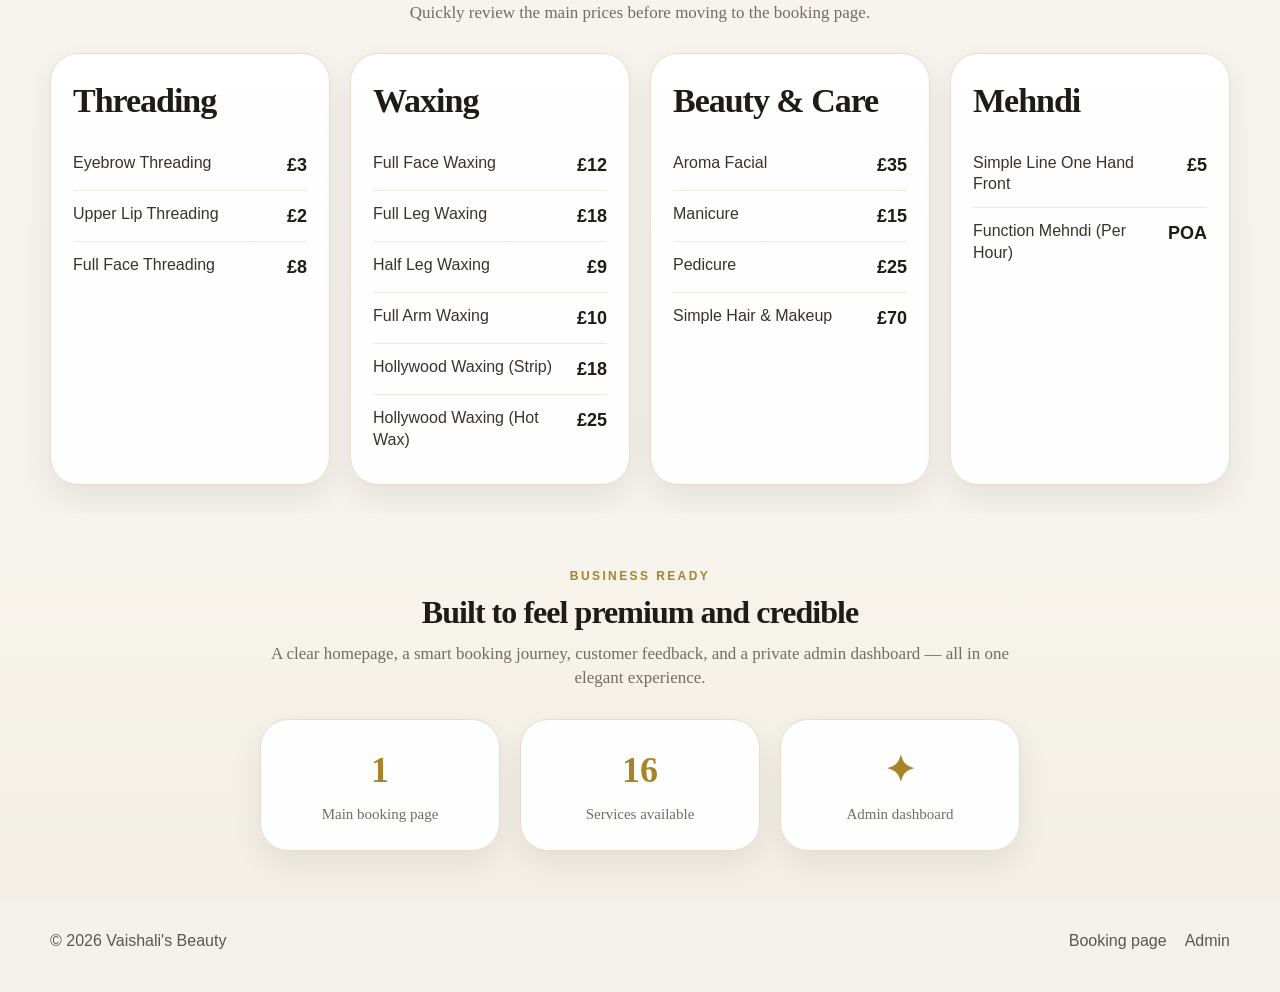
==== commit 77bad69c: "Add files via upload" ====
--- a/index.html
+++ b/index.html
@@ -103,8 +103,17 @@
             <h3>Beauty &amp; Care</h3>
             <ul class="service-preview-list">
               <li><span>Aroma Facial</span><strong>£35</strong></li>
-              <li><span>Head Massage</span><strong>£15</strong></li>
+              <li><span>Manicure</span><strong>£15</strong></li>
               <li><span>Simple Hair &amp; Makeup</span><strong>£70</strong></li>
+            </ul>
+          </article>
+
+          <article class="service-preview-card">
+            <div class="service-badge">✦</div>
+            <h3>Mehndi</h3>
+            <ul class="service-preview-list">
+              <li><span>Simple Line One Hand Front</span><strong>£5</strong></li>
+              <li><span>Function Mehndi (Per Hour)</span><strong>POA</strong></li>
             </ul>
           </article>
         </div>
@@ -142,26 +151,39 @@
             <div class="price-row"><span>Aroma Facial</span><strong>£35</strong></div>
             <div class="price-row"><span>Manicure</span><strong>£15</strong></div>
             <div class="price-row"><span>Pedicure</span><strong>£25</strong></div>
-            <div class="price-row"><span>Head Massage</span><strong>£15</strong></div>
             <div class="price-row"><span>Simple Hair &amp; Makeup</span><strong>£70</strong></div>
-            <div class="price-row"><span>Mehndi — Simple Line One Hand Front</span><strong>£5</strong></div>
+          </section>
+
+          <section class="price-card card">
+            <h3>Mehndi</h3>
+            <div class="price-row"><span>Simple Line One Hand Front</span><strong>£5</strong></div>
+            <div class="price-row"><span>Function Mehndi (Per Hour)</span><strong>POA</strong></div>
           </section>
         </div>
       </div>
     </section>
 
     <section class="section section-soft">
-      <div class="container business-grid">
-        <div class="business-copy">
+      <div class="container">
+        <div class="section-heading center-heading">
           <span class="eyebrow">Business Ready</span>
           <h2>Built to feel premium and credible</h2>
-          <p>The site now combines a clear homepage, a stronger booking journey, customer feedback, and private admin tools in one elegant experience.</p>
-        </div>
-
-        <div class="stats-grid">
-          <div class="stat-card card"><strong>1</strong><span>Main booking page</span></div>
-          <div class="stat-card card"><strong>15</strong><span>Services included</span></div>
-          <div class="stat-card card"><strong>Admin</strong><span>Manage all updates</span></div>
+          <p>A clear homepage, a smart booking journey, customer feedback, and a private admin dashboard — all in one elegant experience.</p>
+        </div>
+
+        <div class="price-card-grid" style="grid-template-columns:repeat(3,1fr);max-width:760px;margin:0 auto;">
+          <div class="card" style="padding:24px;text-align:center;">
+            <div style="font-size:36px;font-weight:800;color:var(--gold-deep);font-family:Georgia,serif;">1</div>
+            <div style="margin-top:8px;color:var(--muted);font-size:15px;">Main booking page</div>
+          </div>
+          <div class="card" style="padding:24px;text-align:center;">
+            <div style="font-size:36px;font-weight:800;color:var(--gold-deep);font-family:Georgia,serif;">16</div>
+            <div style="margin-top:8px;color:var(--muted);font-size:15px;">Services available</div>
+          </div>
+          <div class="card" style="padding:24px;text-align:center;">
+            <div style="font-size:36px;font-weight:800;color:var(--gold-deep);font-family:Georgia,serif;">✦</div>
+            <div style="margin-top:8px;color:var(--muted);font-size:15px;">Admin dashboard</div>
+          </div>
         </div>
       </div>
     </section>
--- a/css/styles.css
+++ b/css/styles.css
@@ -1,12 +1,723 @@
-:root{--bg:#f6f3ed;--surface:#fff;--surface-soft:#fbf8f2;--border:#e6ddcb;--text:#1f1b16;--muted:#746c62;--gold:#c7a24f;--gold-deep:#a9832a;--radius-xl:28px;--shadow:0 12px 30px rgba(38,31,20,.08);--container:1180px}
-*{box-sizing:border-box}html{scroll-behavior:smooth}body{margin:0;font-family:Arial,Helvetica,sans-serif;color:var(--text);background:linear-gradient(180deg,#faf8f3 0%,#f4f1ea 100%);line-height:1.45}a{text-decoration:none;color:inherit}button,input,select,textarea{font:inherit}.container{width:min(var(--container),calc(100% - 24px));margin:0 auto}.card{background:rgba(255,255,255,.96);border:1px solid var(--border);border-radius:var(--radius-xl);box-shadow:var(--shadow)}.card-soft{background:var(--surface-soft);border:1px solid var(--border);border-radius:24px;padding:20px}.section{padding:18px 0 28px}.section-soft{padding:34px 0;background:linear-gradient(180deg,#f7f4ed 0%,#f3efe6 100%)}.eyebrow{display:inline-block;margin-bottom:10px;color:var(--gold-deep);text-transform:uppercase;letter-spacing:.2em;font-size:12px;font-weight:800}.section-heading h2,.hero-title,.booking-main h2,.summary-panel h2,.simple-card h2,.feature-card h3,.service-preview-card h3,.price-card h3{font-family:Georgia,"Times New Roman",serif;letter-spacing:-.03em}.section-heading h2{margin:0 0 12px;font-size:40px;line-height:1.06}.section-heading p{margin:0;color:var(--muted);font-size:17px}.center-heading{text-align:center;max-width:760px;margin:0 auto 28px}
-.site-header{position:sticky;top:0;z-index:30;background:rgba(250,248,243,.96);backdrop-filter:blur(10px);border-bottom:1px solid rgba(216,204,181,.5)}.site-header-inner{width:min(var(--container),calc(100% - 24px));margin:0 auto;min-height:110px;display:flex;flex-direction:column;align-items:center;justify-content:center;gap:12px;padding:14px 0}.brand{display:flex;align-items:center;gap:18px;min-width:0}.brand-logo{width:96px;height:96px;object-fit:contain;flex-shrink:0;display:block}.brand-copy{display:flex;flex-direction:column;justify-content:center}.brand-copy h1{margin:0;font-family:Georgia,"Times New Roman",serif;font-size:34px;line-height:1.04}.brand-copy p{margin:8px 0 0;color:var(--muted);font-size:16px}.header-right{width:100%;display:flex;flex-direction:column;align-items:center;justify-content:center;gap:12px;margin-left:0}.nav{width:100%;display:flex;align-items:center;justify-content:center;gap:26px;flex-wrap:wrap}.nav a{position:relative;padding:8px 0;color:#4f4a43;font-size:17px;font-weight:700}.nav a.active::after{content:"";position:absolute;left:0;right:0;bottom:-8px;height:4px;border-radius:999px;background:var(--gold)}
-.btn{display:inline-flex;align-items:center;justify-content:center;min-height:52px;padding:0 22px;border-radius:999px;border:1px solid var(--border);color:var(--text);background:#fff;font-weight:800;cursor:pointer}.btn-primary{border:none;background:linear-gradient(135deg,var(--gold) 0%,#d6b462 100%);color:#fff;box-shadow:0 10px 20px rgba(199,162,79,.28)}.btn-secondary{background:#fff}.header-book-btn,.site-header .btn-primary{width:240px;max-width:240px;min-height:44px;padding:0 22px;margin:14px auto 22px auto;font-size:16px}
-.hero{padding:14px 0 6px}.hero-grid{padding:18px;display:grid;grid-template-columns:1.05fr .95fr;gap:28px;align-items:center}.hero-title{margin:0 0 14px;font-size:66px;line-height:.95;max-width:660px}.hero-text{margin:0;max-width:680px;color:var(--muted);font-size:18px}.hero-text-small{margin-top:10px}.hero-actions{display:flex;gap:14px;flex-wrap:wrap;margin:26px 0 20px}.feature-grid{display:grid;grid-template-columns:repeat(3,1fr);gap:16px}.feature-card,.service-preview-card{background:#fff;border:1px solid var(--border);border-radius:20px;padding:18px 16px}.feature-card h3{margin:0 0 10px;font-size:18px}.feature-card p{margin:0;color:var(--muted);font-size:14px}.hero-visual{display:flex;align-items:center;justify-content:center}.logo-card{width:min(100%,420px);min-height:420px;background:linear-gradient(145deg,#fffdf8 0%,#f3efe6 100%);border:1px solid var(--border);border-radius:30px;display:flex;align-items:center;justify-content:center;padding:28px}.hero-logo-image{max-width:100%;width:320px;height:auto;display:block}
-.services-home-grid,.price-card-grid{display:grid;grid-template-columns:repeat(3,1fr);gap:20px}.service-preview-card{border-radius:26px;padding:20px;box-shadow:var(--shadow)}.service-badge{width:34px;height:34px;border-radius:12px;display:flex;align-items:center;justify-content:center;background:#f2ead6;color:var(--gold-deep);font-size:18px}.service-preview-card h3{margin:16px 0 14px;font-size:26px}.service-preview-list{list-style:none;padding:0;margin:0;display:grid;gap:10px}.service-preview-list li,.price-row{display:flex;justify-content:space-between;gap:12px;align-items:flex-start;padding:10px 0;border-bottom:1px solid rgba(216,204,181,.42)}.service-preview-list li:last-child,.price-row:last-child{border-bottom:none}.price-card{padding:22px}.price-card h3{margin:0 0 14px;font-size:34px}
-.booking-layout{display:grid;grid-template-columns:minmax(0,1.1fr) minmax(320px,.9fr);gap:22px;align-items:start}.booking-main,.summary-panel,.simple-card{padding:24px 22px}.booking-main h2,.summary-panel h2,.simple-card h2{margin:0 0 12px;font-size:58px;line-height:.98}.service-category{margin-bottom:28px}.service-category h3{margin:0 0 14px;color:var(--gold-deep);font-size:13px;letter-spacing:.2em;text-transform:uppercase}.service-list{display:grid;gap:14px}.service-card{background:#fff;border:1px solid var(--border);border-radius:28px;padding:18px 20px}.service-card-main{display:grid;grid-template-columns:90px 1fr auto;gap:18px;align-items:center}.service-icon{width:90px;height:90px;border-radius:26px;background:#f2ead6;color:var(--gold-deep);display:flex;align-items:center;justify-content:center;font-size:34px}.service-name{margin:0 0 8px;font-weight:800;font-size:20px;line-height:1.2}.service-price{color:var(--muted);font-size:17px}.service-controls{display:flex;align-items:center;gap:10px;justify-self:end}.qty-btn{width:56px;height:56px;border-radius:20px;border:1px solid #d8ccb5;background:#f6f1e7;color:var(--text);font-size:38px;line-height:1;display:flex;align-items:center;justify-content:center}.qty-value{min-width:28px;text-align:center;font-size:28px;font-weight:800}.total-bar{margin-top:8px;display:flex;justify-content:space-between;align-items:center;font-size:22px}.total-bar strong{font-size:28px}.booking-form{display:grid;gap:18px;margin-top:20px}.form-row{display:grid;grid-template-columns:1fr 1fr;gap:16px}.form-field{display:flex;flex-direction:column;gap:8px}.form-field label{font-weight:800;font-size:16px}.form-field input,.form-field select,.form-field textarea{width:100%;min-height:62px;border-radius:24px;border:1px solid var(--border);background:#fff;padding:0 18px;color:var(--text);outline:none}.form-field textarea{min-height:150px;resize:vertical;padding:16px 18px}.status-message{min-height:22px;font-weight:700}.status-success{color:#2f8d57}.status-error{color:#b74a4a}.booking-actions{display:flex;gap:12px;flex-wrap:wrap}.summary-panel{position:sticky;top:124px}.summary-panel h2{font-size:42px}.summary-card{margin-top:16px}.summary-line{display:flex;justify-content:space-between;gap:12px;align-items:flex-start;padding:12px 0;border-bottom:1px solid rgba(216,204,181,.45)}.summary-line:last-child{border-bottom:none;padding-bottom:0}.summary-total{font-size:30px;font-weight:800}.duration-pill{display:inline-block;margin-top:8px;color:var(--muted);font-size:14px}
-.simple-page{max-width:1000px}.admin-page{display:grid;gap:20px;padding-top:18px;padding-bottom:40px}.admin-hero{padding:24px 22px;margin-top:0}.admin-hero h2,.booking-main h2{margin-top:0;margin-bottom:18px}.admin-toolbar{display:grid;grid-template-columns:repeat(4,minmax(0,1fr));gap:14px;padding:18px}.toolbar-group{display:flex;flex-direction:column;gap:8px}.toolbar-group label{font-weight:700}.toolbar-group input,.toolbar-group select{min-height:52px;border-radius:18px;border:1px solid #d8cfbc;padding:0 16px;background:#fff}.toolbar-actions{display:flex;align-items:end}.admin-summary-grid{display:grid;grid-template-columns:repeat(4,minmax(0,1fr));gap:16px}.summary-card{padding:20px}.summary-big{font-size:2rem;font-weight:800;margin-top:10px}.admin-list-wrap{padding:22px}.admin-booking-list{display:grid;gap:16px}.admin-booking-card{padding:18px;border:1px solid #ded4c2;border-radius:20px}.admin-booking-top{display:flex;justify-content:space-between;align-items:start;gap:14px;margin-bottom:14px}.admin-booking-top h4{margin:0 0 4px;font-size:1.25rem}.admin-meta{margin:0;color:#6f665c}.admin-booking-grid{display:grid;grid-template-columns:repeat(3,minmax(0,1fr));gap:14px;margin-bottom:14px}.admin-info-block{display:flex;flex-direction:column;gap:4px}.admin-service-block{margin-bottom:16px}.admin-service-block p{margin:8px 0 0;color:#4f473f}.admin-actions{display:flex;flex-wrap:wrap;gap:10px}.btn-small{min-height:42px;padding:0 14px}.btn-danger{background:#8b2f2f;color:#fff;border:1px solid #8b2f2f}.status-pill{display:inline-flex;align-items:center;justify-content:center;min-height:34px;padding:0 12px;border-radius:999px;font-weight:700;font-size:.9rem}.status-pending{background:#f6ecd0;color:#7a5b00}.status-confirmed{background:#dff3e6;color:#1d6a39}.status-completed{background:#ddefff;color:#1f5e99}.status-cancelled{background:#f8dddd;color:#8b2f2f}.empty-state{padding:28px 16px;text-align:center;color:#6f665c}
-.site-footer{padding:28px 0 40px}.site-footer-inner{display:flex;justify-content:space-between;gap:16px;flex-wrap:wrap;color:#5c564d}.footer-links{display:flex;gap:18px}
-@media (max-width:1100px){.hero-grid,.booking-layout,.price-card-grid,.services-home-grid,.admin-columns{grid-template-columns:1fr}.feature-grid{grid-template-columns:1fr}.summary-panel{position:static;top:auto}.hero-title{font-size:56px;max-width:none}.logo-card{min-height:280px}}
-@media (max-width:900px){.admin-toolbar,.admin-summary-grid,.admin-booking-grid{grid-template-columns:1fr}.admin-booking-top{flex-direction:column;align-items:start}}
-@media (max-width:760px){.site-header-inner{min-height:auto;padding:16px 0}.brand{width:100%;justify-content:center;text-align:center;gap:14px;flex-direction:column}.brand-logo{width:96px;height:auto}.brand-copy h1{font-size:26px}.brand-copy p{font-size:15px}.nav{gap:22px}.hero-title{font-size:36px;line-height:1.04}.hero-text{font-size:17px;line-height:1.5}.booking-main h2,.summary-panel h2,.simple-card h2{font-size:34px;line-height:1.05}.booking-main,.summary-panel,.simple-card{padding:20px}.service-card{padding:14px;border-radius:22px}.service-card-main{grid-template-columns:48px 1fr auto;gap:12px}.service-icon{width:48px;height:48px;border-radius:14px;font-size:20px}.service-name{font-size:16px}.service-price{font-size:14px}.qty-btn{width:40px;height:40px;font-size:26px}.qty-value{font-size:21px;min-width:20px}.form-row{grid-template-columns:1fr}.booking-actions{flex-direction:column}.booking-actions .btn{width:100%}}
+/* ============================================================
+   VAISHALI'S BEAUTY — styles.css
+   Single source of truth. No patch blocks. No !important.
+   ============================================================ */
+
+/* ── TOKENS ─────────────────────────────────────────────── */
+:root {
+  --bg:          #f6f3ed;
+  --surface:     #ffffff;
+  --surface-soft:#fbf8f2;
+  --border:      #e6ddcb;
+  --text:        #1f1b16;
+  --muted:       #746c62;
+  --gold:        #c7a24f;
+  --gold-deep:   #a9832a;
+  --radius-xl:   28px;
+  --shadow:      0 12px 30px rgba(38,31,20,.08);
+  --container:   1180px;
+}
+
+/* ── RESET ───────────────────────────────────────────────── */
+*, *::before, *::after { box-sizing: border-box; }
+html  { scroll-behavior: smooth; }
+body  {
+  margin: 0;
+  font-family: Georgia, "Times New Roman", serif;
+  color: var(--text);
+  background: linear-gradient(180deg, #faf8f3 0%, #f4f1ea 100%);
+  line-height: 1.45;
+}
+a                         { text-decoration: none; color: inherit; }
+button, input, select, textarea { font: inherit; }
+
+/* ── LAYOUT HELPERS ─────────────────────────────────────── */
+.container {
+  width: min(var(--container), calc(100% - 24px));
+  margin: 0 auto;
+}
+
+.card {
+  background: rgba(255,255,255,.96);
+  border: 1px solid var(--border);
+  border-radius: var(--radius-xl);
+  box-shadow: var(--shadow);
+}
+
+.card-soft {
+  background: var(--surface-soft);
+  border: 1px solid var(--border);
+  border-radius: 24px;
+  padding: 20px;
+}
+
+.section      { padding: 20px 0 28px; }
+.section-soft {
+  padding: 50px 0;
+  background: linear-gradient(180deg, #f7f4ed 0%, #f3efe6 100%);
+}
+
+/* ── TYPOGRAPHY ─────────────────────────────────────────── */
+.eyebrow {
+  display: inline-block;
+  margin-bottom: 10px;
+  color: var(--gold-deep);
+  text-transform: uppercase;
+  letter-spacing: .2em;
+  font-size: 12px;
+  font-weight: 800;
+  font-family: Arial, Helvetica, sans-serif;
+}
+
+/* Serif headings */
+.section-heading h2,
+.hero-title,
+.booking-main h2,
+.summary-panel h2,
+.simple-card h2,
+.feature-card h3,
+.service-preview-card h3,
+.price-card h3,
+.business-copy h2 {
+  font-family: Georgia, "Times New Roman", serif;
+  letter-spacing: -.03em;
+}
+
+.section-heading h2 { margin: 0 0 12px; font-size: 32px; line-height: 1.06; }
+.section-heading p  { margin: 0; color: var(--muted); font-size: 17px; }
+.center-heading     { text-align: center; max-width: 760px; margin: 0 auto 28px; }
+
+/* ── SITE HEADER ─────────────────────────────────────────── */
+.site-header {
+  position: sticky;
+  top: 0;
+  z-index: 30;
+  background: rgba(250,248,243,.96);
+  backdrop-filter: blur(10px);
+  border-bottom: 1px solid rgba(216,204,181,.5);
+}
+
+.site-header-inner {
+  width: min(var(--container), calc(100% - 24px));
+  margin: 0 auto;
+  padding: 16px 0;
+  display: flex;
+  flex-direction: column;
+  align-items: center;
+  justify-content: center;
+  gap: 10px;
+}
+
+/* Brand */
+.brand {
+  display: flex;
+  flex-direction: column;
+  align-items: center;
+  gap: 10px;
+  text-align: center;
+}
+
+.brand-logo {
+  width: 96px;
+  height: auto;
+  object-fit: contain;
+  display: block;
+  mix-blend-mode: multiply;
+}
+
+.brand-copy { display: flex; flex-direction: column; align-items: center; }
+.brand-copy h1 {
+  margin: 0;
+  font-family: Georgia, "Times New Roman", serif;
+  font-size: 30px;
+  line-height: 1.04;
+}
+.brand-copy p {
+  margin: 6px 0 0;
+  color: var(--muted);
+  font-size: 15px;
+  font-family: Arial, Helvetica, sans-serif;
+}
+
+/* Nav */
+.header-right {
+  width: 100%;
+  display: flex;
+  flex-direction: column;
+  align-items: center;
+  gap: 10px;
+}
+
+.nav {
+  display: flex;
+  align-items: center;
+  justify-content: center;
+  flex-wrap: wrap;
+  gap: 26px;
+}
+
+.nav a {
+  position: relative;
+  padding: 8px 0;
+  color: #4f4a43;
+  font-size: 17px;
+  font-weight: 700;
+  font-family: Arial, Helvetica, sans-serif;
+}
+
+.nav a.active::after {
+  content: "";
+  position: absolute;
+  left: 0; right: 0; bottom: -8px;
+  height: 4px;
+  border-radius: 999px;
+  background: var(--gold);
+}
+
+/* ── BOOK NOW BUTTON — single definition ────────────────── */
+.header-book-btn {
+  display: flex;
+  align-items: center;
+  justify-content: center;
+  width: 220px;
+  min-height: 48px;
+  padding: 0 28px;
+  margin: 4px 0 24px 0;
+  border: none;
+  border-radius: 999px;
+  background: linear-gradient(135deg, var(--gold) 0%, #d6b462 100%);
+  color: #fff;
+  font-size: 16px;
+  font-weight: 800;
+  font-family: Arial, Helvetica, sans-serif;
+  box-shadow: 0 8px 20px rgba(199,162,79,.28);
+  cursor: pointer;
+  text-align: center;
+}
+
+.header-book-btn:hover {
+  background: linear-gradient(135deg, var(--gold-deep) 0%, var(--gold) 100%);
+  box-shadow: 0 10px 26px rgba(169,131,42,.35);
+}
+
+/* ── GENERAL BUTTONS ────────────────────────────────────── */
+.btn {
+  display: inline-flex;
+  align-items: center;
+  justify-content: center;
+  min-height: 52px;
+  padding: 0 22px;
+  border-radius: 999px;
+  border: 1px solid var(--border);
+  color: var(--text);
+  background: #fff;
+  font-weight: 800;
+  font-family: Arial, Helvetica, sans-serif;
+  cursor: pointer;
+}
+
+.btn-primary {
+  border: none;
+  background: linear-gradient(135deg, var(--gold) 0%, #d6b462 100%);
+  color: #fff;
+  box-shadow: 0 10px 20px rgba(199,162,79,.28);
+}
+.btn-primary:hover {
+  background: linear-gradient(135deg, var(--gold-deep) 0%, var(--gold) 100%);
+}
+
+.btn-secondary { background: #fff; }
+
+.btn-small  { min-height: 42px; padding: 0 14px; }
+.btn-danger { background: #8b2f2f; color: #fff; border: 1px solid #8b2f2f; }
+
+/* ── HERO ────────────────────────────────────────────────── */
+.hero { padding: 16px 0 8px; }
+
+.hero-grid {
+  padding: 24px;
+  display: grid;
+  grid-template-columns: 1.05fr .95fr;
+  gap: 28px;
+  align-items: center;
+}
+
+.hero-copy   { padding: 4px 0; }
+.hero-title  { margin: 0 0 14px; font-size: 44px; line-height: 1.05; max-width: 660px; }
+.hero-text   { margin: 0; max-width: 680px; color: var(--muted); font-size: 17px; font-family: Arial, Helvetica, sans-serif; }
+.hero-text-small { margin-top: 10px; }
+
+.hero-actions {
+  display: flex;
+  gap: 14px;
+  flex-wrap: wrap;
+  margin: 26px 0 20px;
+}
+
+.feature-grid {
+  display: grid;
+  grid-template-columns: repeat(3, 1fr);
+  gap: 16px;
+}
+
+.feature-card {
+  background: #fff;
+  border: 1px solid var(--border);
+  border-radius: 20px;
+  padding: 18px 16px;
+}
+.feature-card h3 { margin: 0 0 10px; font-size: 18px; }
+.feature-card p  { margin: 0; color: var(--muted); font-size: 14px; font-family: Arial, Helvetica, sans-serif; }
+
+.hero-visual {
+  display: flex;
+  align-items: center;
+  justify-content: center;
+}
+
+.logo-card {
+  width: min(100%, 420px);
+  min-height: 360px;
+  background: transparent;
+  border: none;
+  box-shadow: none;
+  display: flex;
+  align-items: center;
+  justify-content: center;
+  padding: 28px;
+}
+
+.hero-logo-image {
+  max-width: 100%;
+  width: 280px;
+  height: auto;
+  display: block;
+  mix-blend-mode: multiply; /* blends white background of PNG into page */
+}
+
+/* ── SERVICES & PRICES ──────────────────────────────────── */
+.services-home-grid {
+  display: grid;
+  grid-template-columns: repeat(4, 1fr);
+  gap: 20px;
+}
+
+.price-card-grid {
+  display: grid;
+  grid-template-columns: repeat(4, 1fr);
+  gap: 20px;
+}
+
+.service-preview-card {
+  background: #fff;
+  border: 1px solid var(--border);
+  border-radius: 26px;
+  padding: 20px;
+  box-shadow: var(--shadow);
+}
+
+.service-badge {
+  width: 34px; height: 34px;
+  border-radius: 12px;
+  display: flex; align-items: center; justify-content: center;
+  background: #f2ead6;
+  color: var(--gold-deep);
+  font-size: 18px;
+}
+
+.service-preview-card h3 { margin: 16px 0 14px; font-size: 26px; }
+
+.service-preview-list {
+  list-style: none;
+  padding: 0; margin: 0;
+  display: grid;
+  gap: 10px;
+}
+.service-preview-list li {
+  display: flex;
+  justify-content: space-between;
+  gap: 12px;
+  align-items: flex-start;
+  padding: 10px 0;
+  border-bottom: 1px solid rgba(216,204,181,.42);
+  font-family: Arial, Helvetica, sans-serif;
+}
+.service-preview-list li:last-child { border-bottom: none; }
+.service-preview-list span   { color: #38332c; }
+.service-preview-list strong { white-space: nowrap; }
+
+.price-card   { padding: 22px; }
+.price-card h3 { margin: 0 0 14px; font-size: 34px; }
+
+.price-row {
+  display: flex;
+  justify-content: space-between;
+  align-items: flex-start;
+  gap: 16px;
+  padding: 12px 0;
+  border-bottom: 1px solid rgba(216,204,181,.42);
+  font-family: Arial, Helvetica, sans-serif;
+}
+.price-row:last-child { border-bottom: none; }
+.price-row span   { flex: 1; color: #38332c; font-size: 16px; line-height: 1.35; }
+.price-row strong { flex-shrink: 0; white-space: nowrap; font-size: 18px; }
+
+/* ── FOOTER ─────────────────────────────────────────────── */
+.site-footer       { padding: 28px 0 40px; }
+.site-footer-inner {
+  display: flex;
+  justify-content: space-between;
+  gap: 16px;
+  flex-wrap: wrap;
+  color: #5c564d;
+  font-family: Arial, Helvetica, sans-serif;
+}
+.footer-links { display: flex; gap: 18px; }
+
+/* ── BOOKING PAGE ───────────────────────────────────────── */
+.booking-layout {
+  display: grid;
+  grid-template-columns: minmax(0, 1.1fr) minmax(320px, .9fr);
+  gap: 22px;
+  align-items: start;
+}
+
+.booking-main,
+.summary-panel,
+.simple-card { padding: 28px; }
+
+.booking-main h2,
+.summary-panel h2,
+.simple-card h2 { margin: 0 0 12px; font-size: 40px; line-height: 1.05; }
+
+.booking-main > .section-heading { margin-bottom: 18px; }
+
+.service-category    { margin-bottom: 28px; }
+.service-category h3 {
+  margin: 0 0 14px;
+  color: var(--gold-deep);
+  font-size: 13px;
+  letter-spacing: .2em;
+  text-transform: uppercase;
+  font-family: Arial, Helvetica, sans-serif;
+}
+
+.service-list { display: grid; gap: 14px; }
+
+.service-card {
+  background: #fff;
+  border: 1px solid var(--border);
+  border-radius: 28px;
+  padding: 18px 20px;
+}
+
+.service-icon {
+  width: 52px; height: 52px;
+  border-radius: 16px;
+  background: #f2ead6;
+  color: var(--gold-deep);
+  display: flex; align-items: center; justify-content: center;
+  font-size: 22px;
+}
+
+.service-card-main {
+  display: grid;
+  grid-template-columns: 52px 1fr auto;
+  gap: 16px;
+  align-items: center;
+}
+.service-text  { min-width: 0; }
+.service-name  { margin: 0 0 8px; font-weight: 800; font-size: 20px; line-height: 1.2; font-family: Arial, Helvetica, sans-serif; }
+.service-price { color: var(--muted); font-size: 17px; font-family: Arial, Helvetica, sans-serif; }
+.service-duration { color: var(--gold-deep); font-size: 14px; font-weight: 700; }
+
+.service-controls {
+  display: flex;
+  align-items: center;
+  gap: 10px;
+  justify-self: end;
+}
+
+.qty-btn {
+  width: 56px; height: 56px;
+  border-radius: 20px;
+  border: 1px solid #d8ccb5;
+  background: #f6f1e7;
+  color: var(--text);
+  font-size: 38px;
+  line-height: 1;
+  display: flex; align-items: center; justify-content: center;
+}
+
+.qty-value { min-width: 28px; text-align: center; font-size: 28px; font-weight: 800; }
+
+.total-bar {
+  margin-top: 8px;
+  display: flex;
+  justify-content: space-between;
+  align-items: center;
+  font-size: 22px;
+}
+.total-bar strong { font-size: 28px; }
+
+/* Booking form */
+.booking-form  { display: grid; gap: 18px; margin-top: 20px; }
+.form-row      { display: grid; grid-template-columns: 1fr 1fr; gap: 16px; }
+.form-field    { display: flex; flex-direction: column; gap: 8px; }
+.form-field label { font-weight: 800; font-size: 16px; font-family: Arial, Helvetica, sans-serif; }
+
+.form-field input,
+.form-field select,
+.form-field textarea {
+  width: 100%;
+  min-height: 62px;
+  border-radius: 24px;
+  border: 1px solid var(--border);
+  background: #fff;
+  padding: 0 18px;
+  color: var(--text);
+  outline: none;
+  font-family: Arial, Helvetica, sans-serif;
+}
+.form-field textarea        { min-height: 150px; resize: vertical; padding: 16px 18px; }
+.form-field input:focus,
+.form-field select:focus,
+.form-field textarea:focus  { border-color: var(--gold); box-shadow: 0 0 0 4px rgba(199,162,79,.12); }
+
+.form-note h3 { margin: 0 0 10px; font-size: 20px; }
+.form-note p  { margin: 0; color: var(--muted); font-family: Arial, Helvetica, sans-serif; }
+
+.status-message { min-height: 22px; font-weight: 700; font-family: Arial, Helvetica, sans-serif; }
+.status-success { color: #2f8d57; }
+.status-error   { color: #b74a4a; }
+
+.booking-actions { display: flex; gap: 12px; flex-wrap: wrap; }
+
+/* Summary panel */
+.summary-panel   { position: sticky; top: 124px; }
+.summary-panel h2 { font-size: 42px; }
+
+.summary-card    { margin-top: 16px; }
+.summary-card h3 {
+  margin: 0 0 12px;
+  font-family: Georgia, "Times New Roman", serif;
+  font-size: 22px;
+}
+
+.summary-list.empty { color: var(--muted); }
+
+.summary-line {
+  display: flex;
+  justify-content: space-between;
+  gap: 12px;
+  align-items: flex-start;
+  padding: 12px 0;
+  border-bottom: 1px solid rgba(216,204,181,.45);
+  font-family: Arial, Helvetica, sans-serif;
+}
+.summary-line:last-child { border-bottom: none; padding-bottom: 0; }
+.summary-line span       { color: #5f584f; }
+.summary-total           { font-size: 30px; font-weight: 800; }
+
+/* ── SIMPLE / FEEDBACK PAGE ─────────────────────────────── */
+.simple-page    { max-width: 1000px; }
+.admin-columns  { display: grid; grid-template-columns: 1fr 1fr; gap: 18px; }
+.admin-box h3   { margin: 0 0 12px; }
+
+.admin-item { padding: 12px 0; border-bottom: 1px solid rgba(216,204,181,.45); font-family: Arial, Helvetica, sans-serif; }
+.admin-item:last-child { border-bottom: none; }
+.empty-note { color: var(--muted); font-family: Arial, Helvetica, sans-serif; }
+
+/* ── ADMIN DASHBOARD ────────────────────────────────────── */
+.admin-page {
+  display: grid;
+  gap: 18px;
+  padding-top: 18px;
+  padding-bottom: 32px;
+}
+
+.admin-hero {
+  padding: 24px 22px;
+  margin-top: 0;
+}
+
+.admin-toolbar {
+  display: grid;
+  grid-template-columns: repeat(4, minmax(0, 1fr));
+  gap: 14px;
+  padding: 18px;
+}
+
+.toolbar-group         { display: flex; flex-direction: column; gap: 8px; }
+.toolbar-group label   { font-weight: 700; font-family: Arial, Helvetica, sans-serif; }
+.toolbar-group input,
+.toolbar-group select  {
+  min-height: 52px;
+  border-radius: 18px;
+  border: 1px solid #d8cfbc;
+  padding: 0 16px;
+  background: #fff;
+  font-family: Arial, Helvetica, sans-serif;
+}
+.toolbar-actions { display: flex; align-items: end; }
+
+.admin-summary-grid {
+  display: grid;
+  grid-template-columns: repeat(4, minmax(0, 1fr));
+  gap: 16px;
+}
+
+.summary-big { font-size: 2rem; font-weight: 800; margin-top: 10px; font-family: Arial, Helvetica, sans-serif; }
+
+.admin-list-wrap { padding: 22px; }
+
+.admin-booking-list { display: grid; gap: 16px; }
+
+.admin-booking-card {
+  padding: 18px;
+  border: 1px solid #ded4c2;
+  border-radius: 20px;
+}
+
+.admin-booking-top {
+  display: flex;
+  justify-content: space-between;
+  align-items: start;
+  gap: 14px;
+  margin-bottom: 14px;
+}
+.admin-booking-top h4 { margin: 0 0 4px; font-size: 1.25rem; font-family: Arial, Helvetica, sans-serif; }
+
+.admin-meta { margin: 0; color: #6f665c; font-family: Arial, Helvetica, sans-serif; }
+
+.admin-booking-grid {
+  display: grid;
+  grid-template-columns: repeat(3, minmax(0, 1fr));
+  gap: 14px;
+  margin-bottom: 14px;
+}
+
+.admin-info-block  { display: flex; flex-direction: column; gap: 4px; font-family: Arial, Helvetica, sans-serif; }
+.admin-service-block { margin-bottom: 16px; }
+.admin-service-block p { margin: 8px 0 0; color: #4f473f; font-family: Arial, Helvetica, sans-serif; }
+
+.admin-actions { display: flex; flex-wrap: wrap; gap: 10px; }
+
+/* Status pills */
+.status-pill {
+  display: inline-flex;
+  align-items: center;
+  justify-content: center;
+  min-height: 34px;
+  padding: 0 12px;
+  border-radius: 999px;
+  font-weight: 700;
+  font-size: .9rem;
+  font-family: Arial, Helvetica, sans-serif;
+}
+.status-pending   { background: #f6ecd0; color: #7a5b00; }
+.status-confirmed { background: #dff3e6; color: #1d6a39; }
+.status-completed { background: #ddefff; color: #1f5e99; }
+.status-cancelled { background: #f8dddd; color: #8b2f2f; }
+
+.empty-state { padding: 28px 16px; text-align: center; color: #6f665c; font-family: Arial, Helvetica, sans-serif; }
+
+/* ── RESPONSIVE — tablet (≤1100px) ─────────────────────── */
+@media (max-width: 1100px) {
+  .hero-grid,
+  .booking-layout,
+  .admin-columns {
+    grid-template-columns: 1fr;
+  }
+
+  .services-home-grid,
+  .price-card-grid {
+    grid-template-columns: repeat(2, 1fr);
+  }
+
+  .feature-grid { grid-template-columns: 1fr; }
+
+  .summary-panel { position: static; top: auto; }
+  .hero-title    { font-size: 56px; max-width: none; }
+  .logo-card     { min-height: 280px; }
+}
+
+/* ── RESPONSIVE — admin (≤900px) ────────────────────────── */
+@media (max-width: 900px) {
+  .admin-toolbar,
+  .admin-summary-grid,
+  .admin-booking-grid {
+    grid-template-columns: 1fr;
+  }
+
+  .admin-booking-top {
+    flex-direction: column;
+    align-items: start;
+  }
+}
+
+/* ── RESPONSIVE — mobile (≤760px) ──────────────────────── */
+@media (max-width: 760px) {
+
+  /* Header */
+  .site-header-inner { padding: 14px 0; gap: 8px; }
+  .brand-logo        { width: 86px; }
+  .brand-copy h1     { font-size: 26px; }
+  .brand-copy p      { font-size: 14px; }
+  .nav               { gap: 18px; }
+  .nav a             { font-size: 15px; }
+
+  /* Book Now — same size, same spacing, every page */
+  .header-book-btn {
+    width: 220px;
+    min-height: 46px;
+    font-size: 15px;
+    margin: 6px auto 28px auto;
+  }
+
+  /* Hero */
+  .hero              { padding: 14px 0 6px; }
+  .hero-grid         { padding: 16px; }
+  .hero-title        { font-size: 36px; line-height: 1.04; }
+  .hero-text         { font-size: 16px; line-height: 1.5; }
+
+  /* Service & price grids — single column on mobile */
+  .services-home-grid,
+  .price-card-grid   { grid-template-columns: 1fr; }
+
+  /* Section headings */
+  .section-heading h2 { font-size: 30px; }
+
+  /* Booking / simple pages */
+  .booking-main,
+  .summary-panel,
+  .simple-card       { padding: 18px; }
+  .booking-main h2,
+  .summary-panel h2,
+  .simple-card h2    { font-size: 32px; line-height: 1.05; }
+
+  /* Service cards */
+  .service-card      { padding: 14px; border-radius: 22px; }
+  .service-card-main {
+    grid-template-columns: 48px 1fr auto;
+    gap: 12px;
+  }
+  .service-icon  { width: 48px; height: 48px; border-radius: 14px; font-size: 20px; }
+  .service-name  { font-size: 16px; }
+  .service-price { font-size: 14px; }
+
+  /* Qty buttons */
+  .qty-btn   { width: 40px; height: 40px; font-size: 26px; }
+  .qty-value { font-size: 20px; }
+
+  /* Form */
+  .form-row { grid-template-columns: 1fr; }
+  .booking-actions { flex-direction: column; }
+  .booking-actions .btn { width: 100%; }
+
+  /* Admin */
+  .admin-page    { gap: 12px; padding-top: 14px; }
+  .admin-hero    { padding: 18px; }
+  .admin-toolbar { padding: 14px; }
+  .admin-list-wrap { padding: 16px; }
+}
